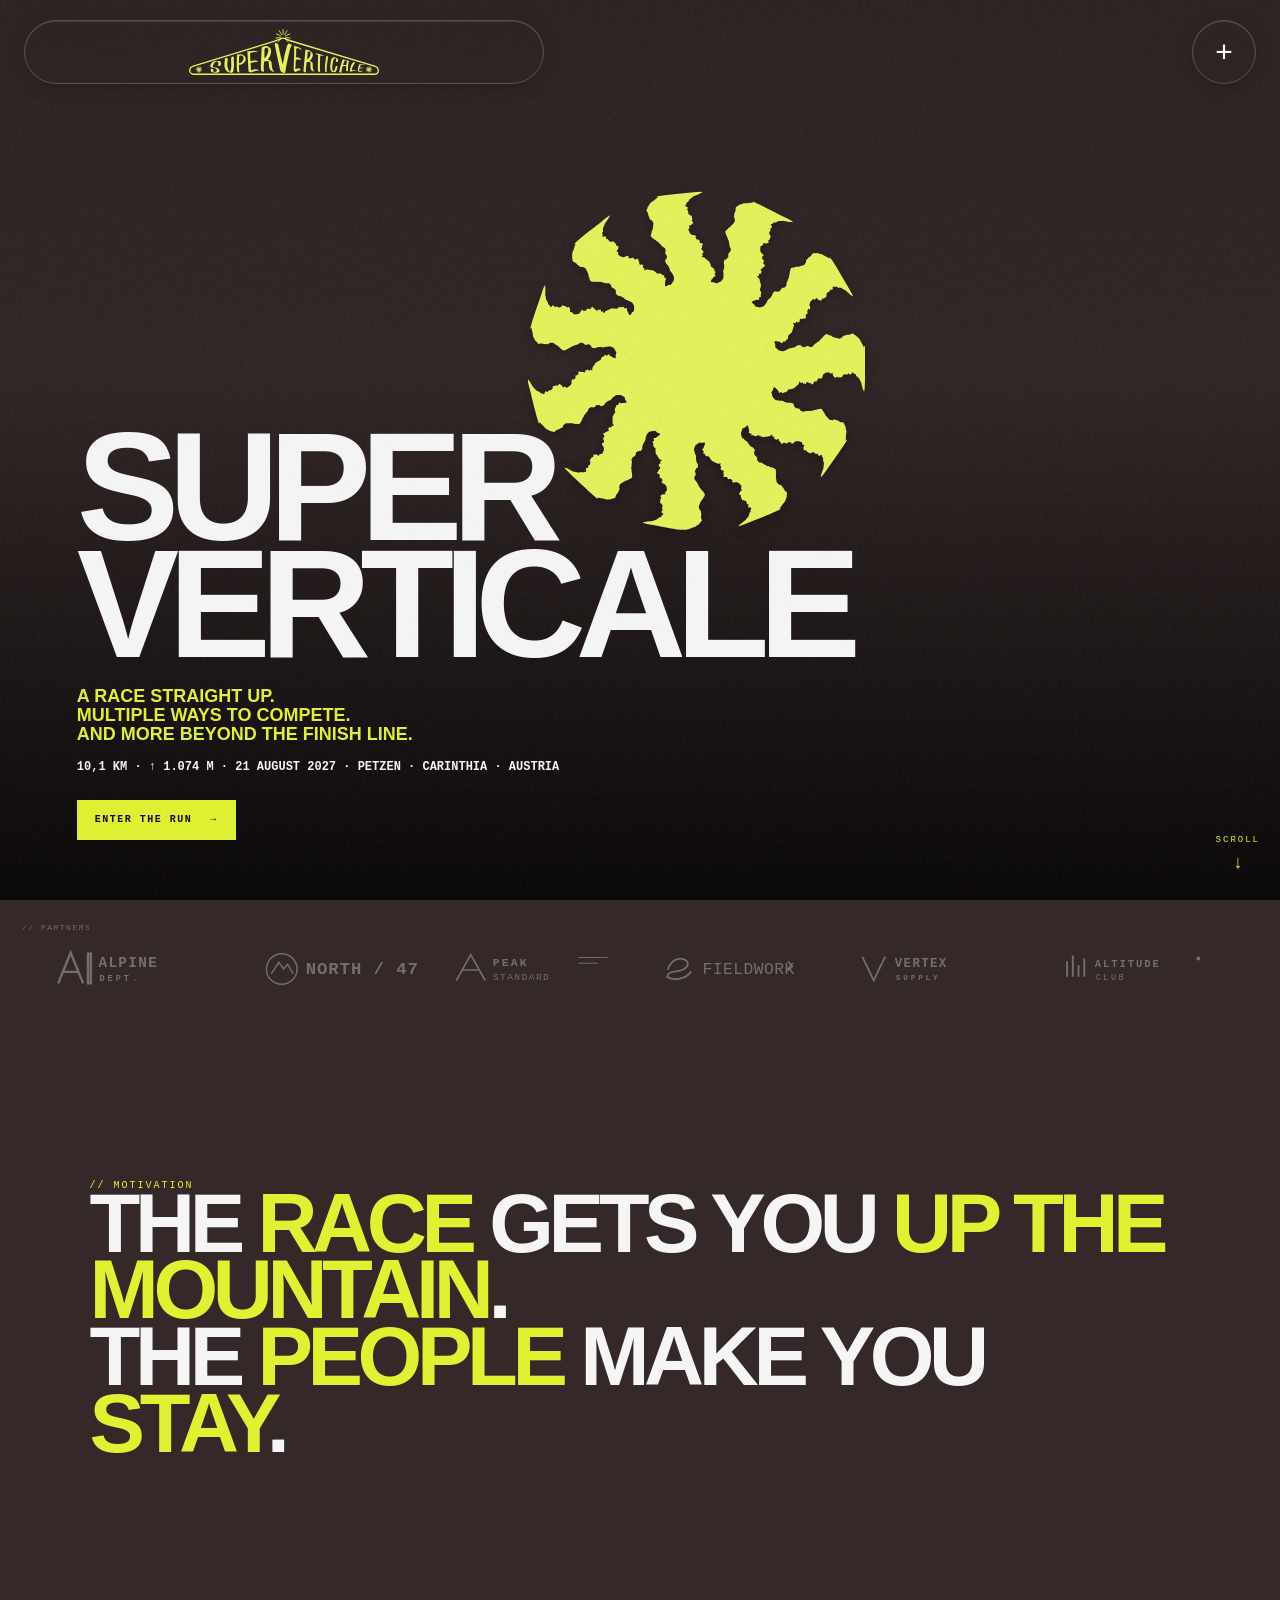
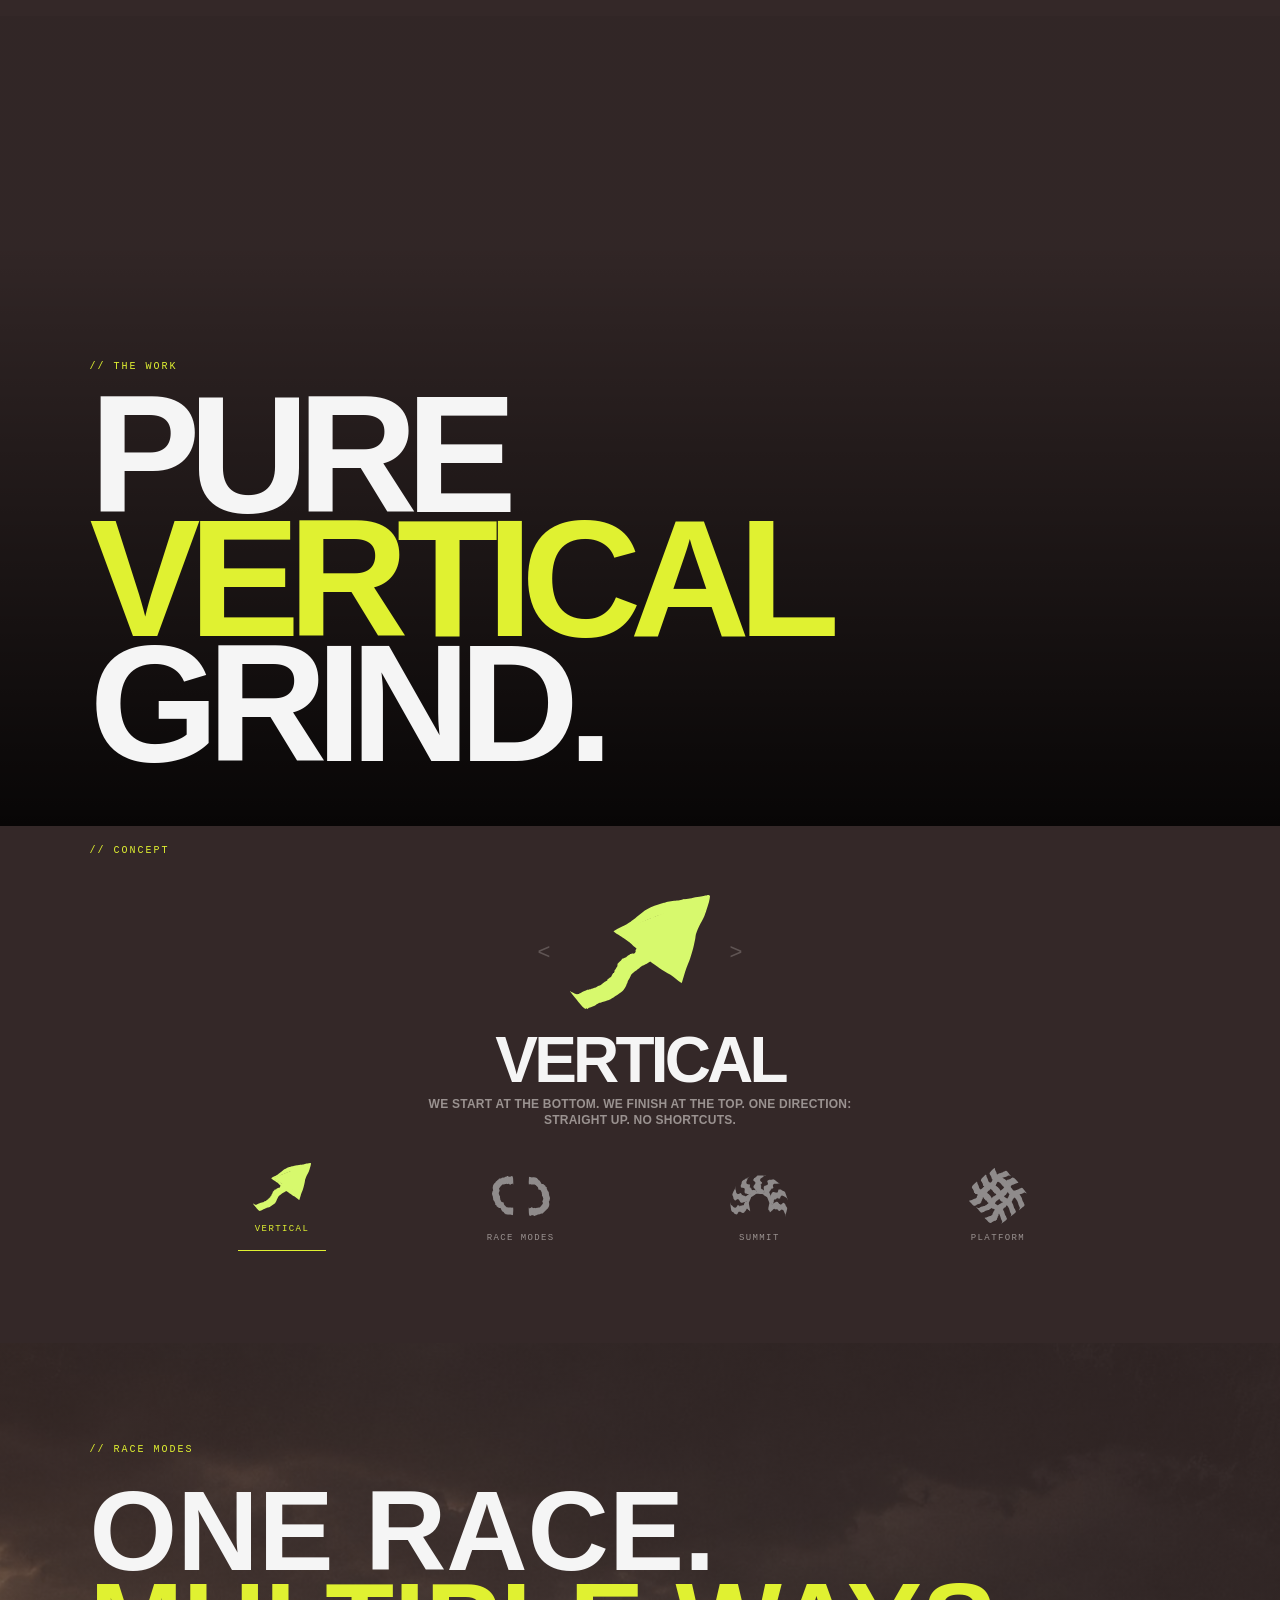
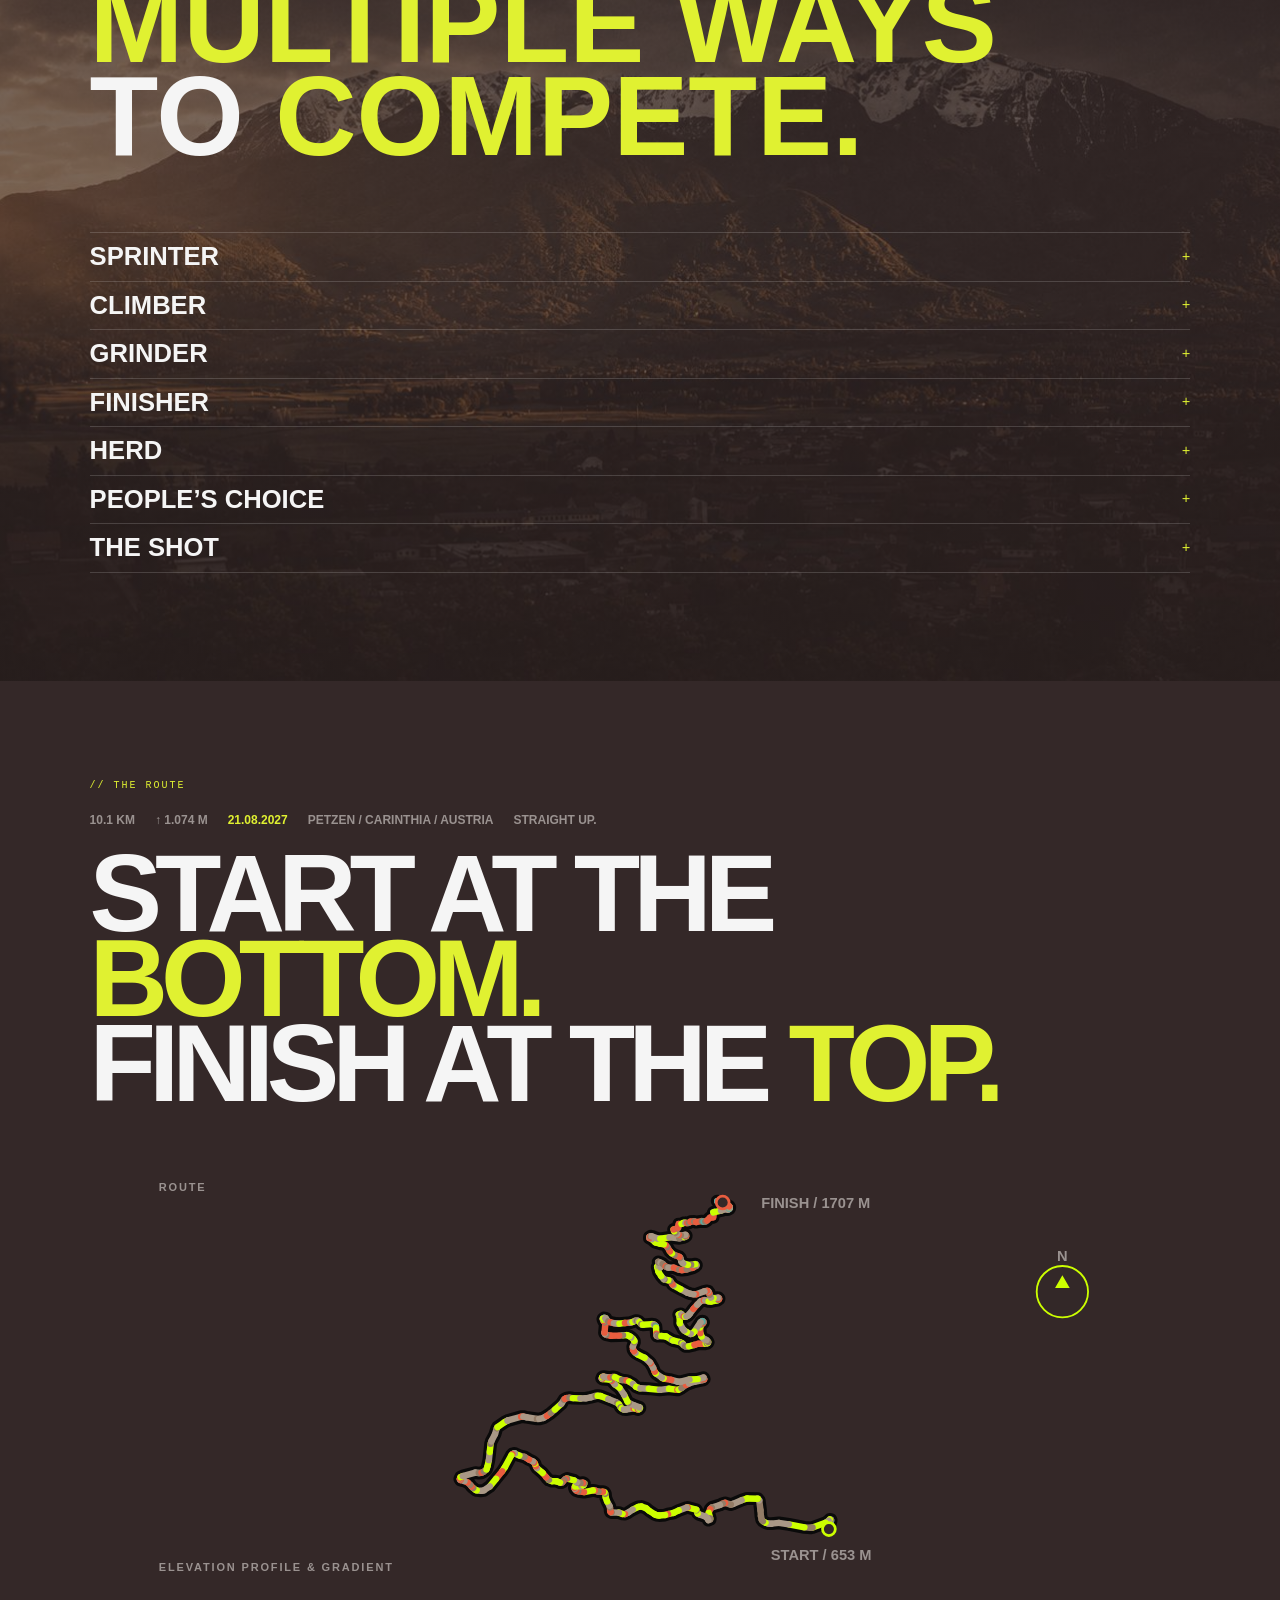
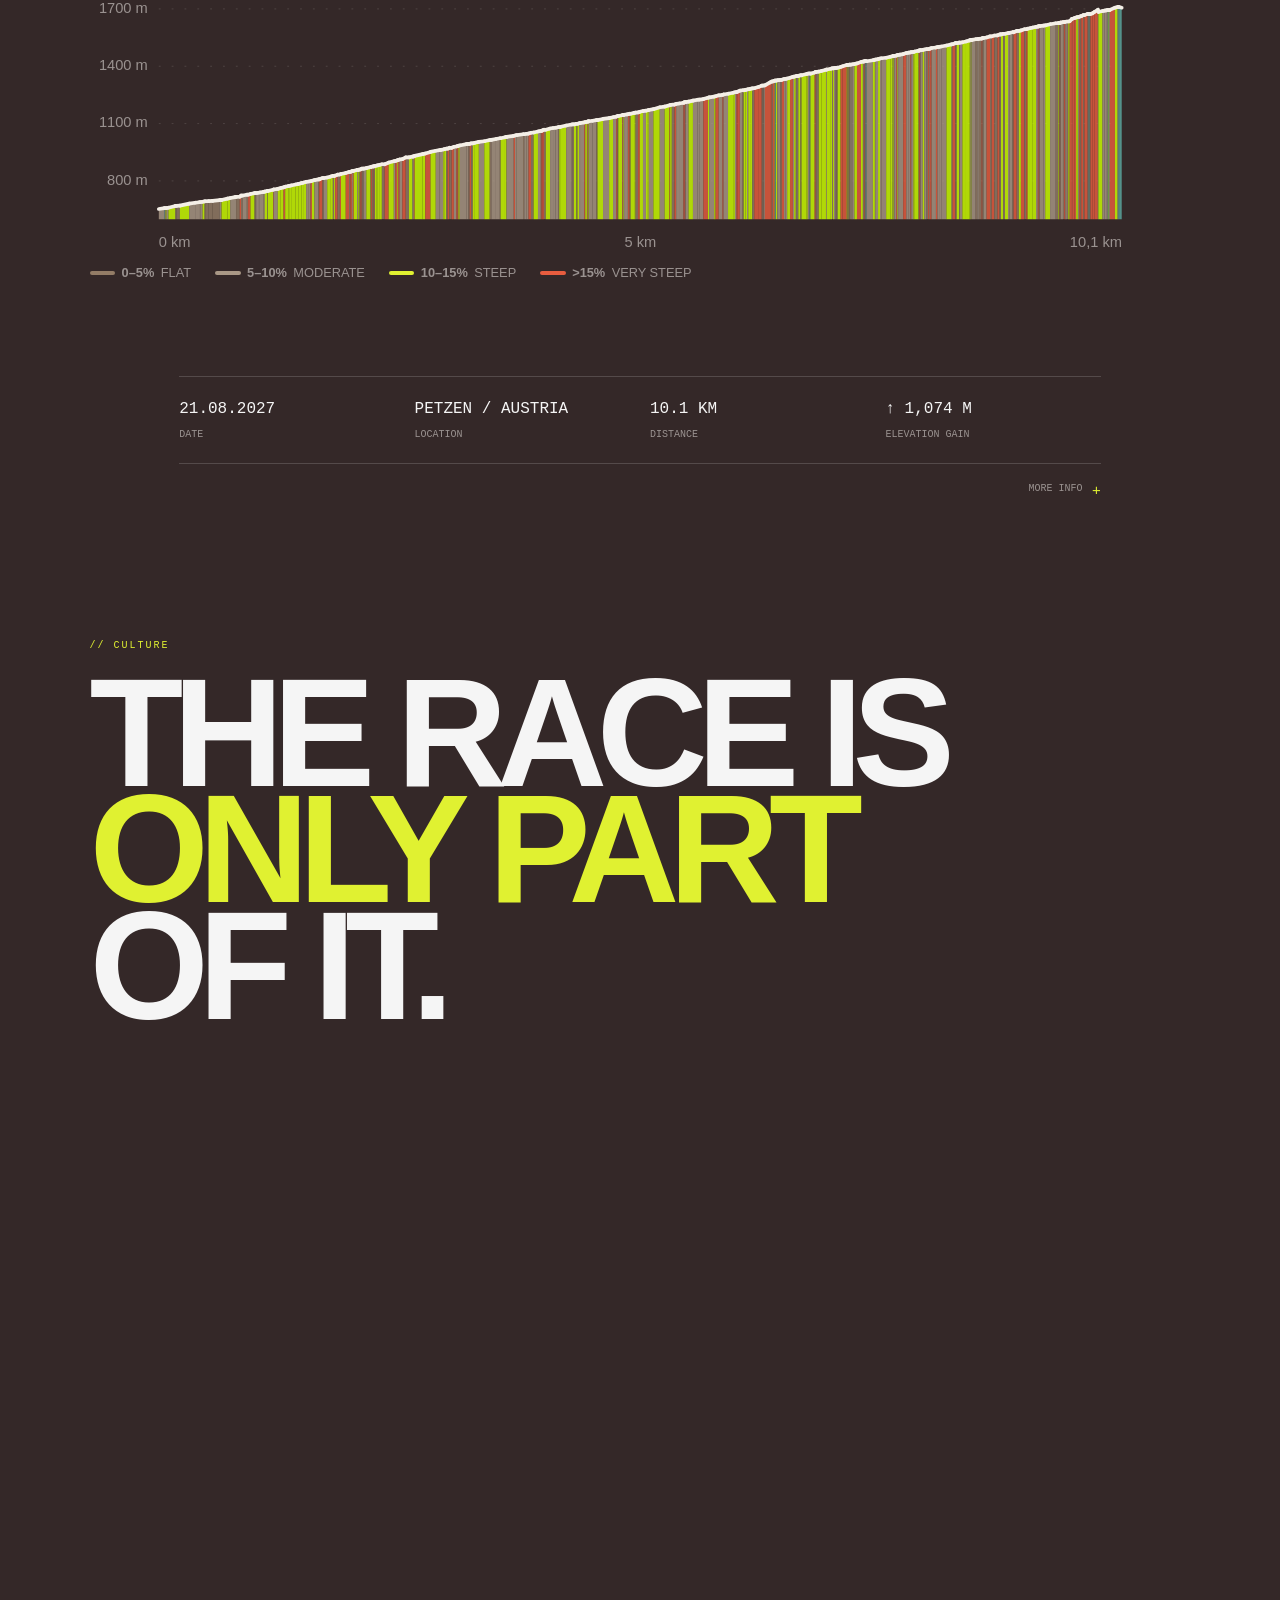
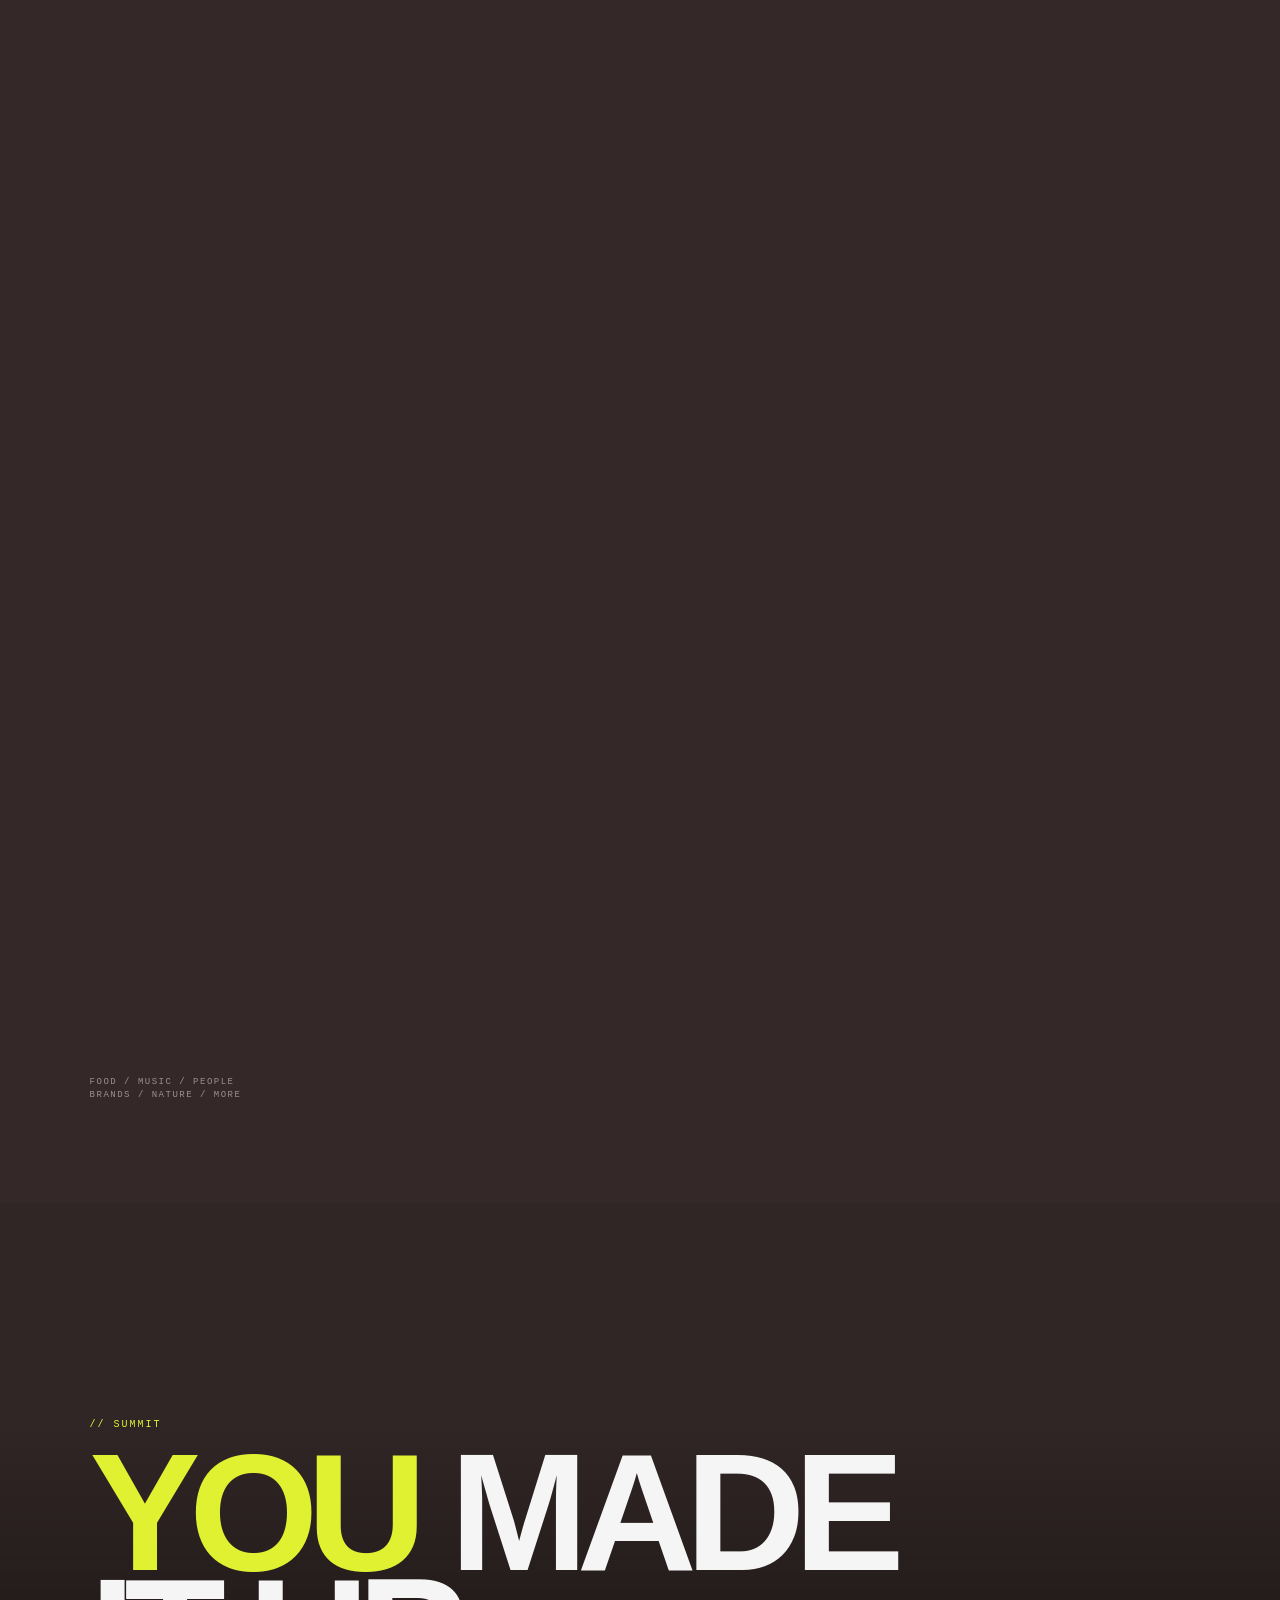
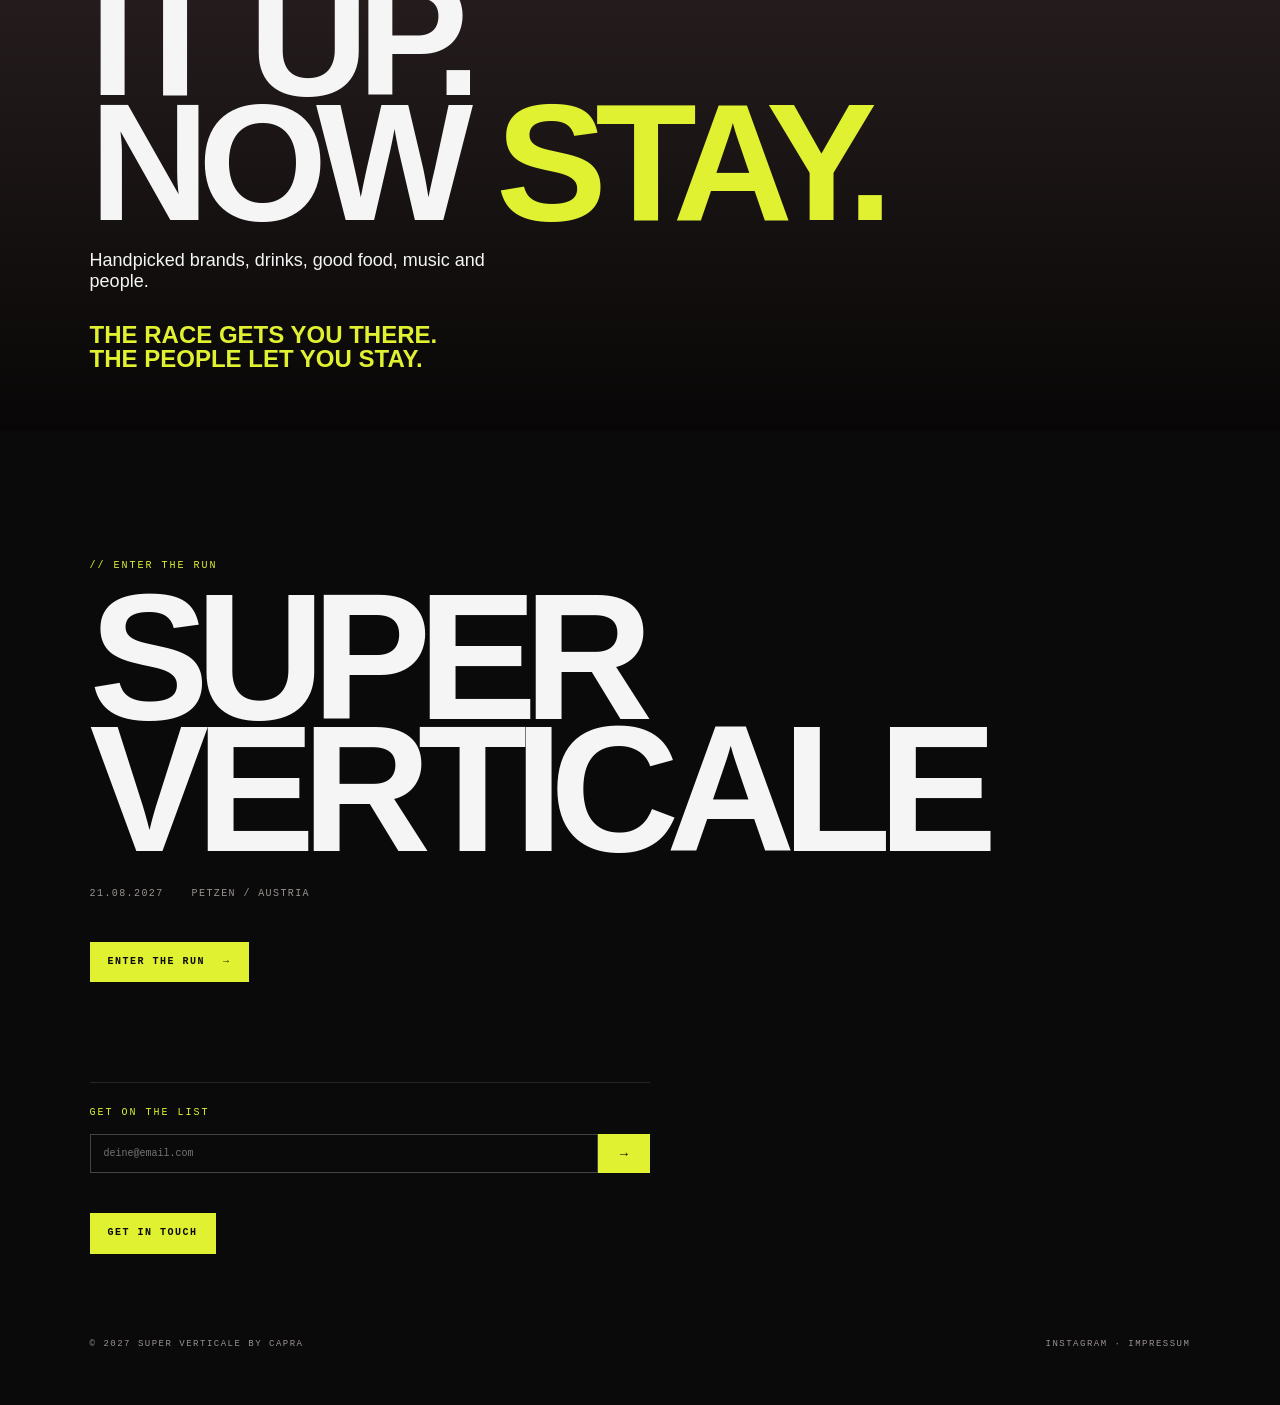
==== index.html @ f9cbc587 "change order of concept and race modes" ====
<!doctype html>
<html lang="en">
<head>
  <meta charset="UTF-8">
  <meta name="viewport" content="width=device-width, initial-scale=1.0, viewport-fit=cover">
  <meta name="theme-color" content="#342828">
  <title>Super Verticale</title>

  <noscript><meta http-equiv="refresh" content="0; url=/mystery.html"></noscript>
  <script src="/js/site-config.js"></script>
  <script src="/js/entry.js"></script>

  <link rel="stylesheet" href="css/variables.css">
  <link rel="stylesheet" href="css/base.css">
  <link rel="stylesheet" href="css/components.css">
  <link rel="stylesheet" href="css/sections.css">
  <link rel="stylesheet" href="css/responsive.css">
</head>

<body data-concept-variant="wheel">

  <!-- iOS SAFE AREA / DYNAMIC ISLAND -->
  <div class="ios-safe-area" aria-hidden="true"></div>

  <div class="page">

    <header class="site-header">
      <a href="#top" aria-label="Super Verticale home">
        <img class="logo" src="assets/logos/SuperVerticale.svg" alt="Super Verticale">
      </a>

      <nav class="nav" aria-label="Main navigation">
        <a href="#motivation">Motivation</a>
        <a href="#concept">Concept</a>
        <a href="#race-modes">Race Modes</a>
        <a href="#route">Route</a>
        <a href="mailto:run@superverticale.com">CONTACT</a>
      </nav>

      <button class="header-menu" type="button" aria-label="Open menu" aria-expanded="false">
        +
      </button>
    </header>

    <!-- MOBILE MENU -->
    <div class="mobile-menu" id="mobile-menu">
      <nav aria-label="Mobile navigation">
        <a href="#motivation">Motivation</a>
        <a href="#concept">Concept</a>
        <a href="#race-modes">Race Modes</a>
        <a href="#route">Route</a>
        <a href="mailto:run@superverticale.com">CONTACT</a>
        <a class="menu-cta" href="https://luma.com/i/ApF9Z4wEPd" target="_blank" rel="noopener noreferrer">Enter the Run</a>
      </nav>
    </div>

    <main id="top" class="production-page">

      <!-- HERO -->
      <section class="hero">
        <video autoplay muted loop playsinline preload="metadata" aria-label="Super Verticale hero video">
          <source src="assets/videos/Mountain_Capra_Hero.mp4" type="video/mp4">
        </video>

        <img class="hero-logo" src="assets/logos/icons/Icon_swirl.svg" alt="Super Verticale Icons">

        <div class="hero-content">
          <h1 class="hero-title">Super<br>Verticale</h1>

          <p class="hero-sub">
            A race straight up.<br>
            Multiple ways to compete.<br>
            And more beyond the finish line.
          </p>

          <div class="hero-facts micro">
            10,1 KM · ↑ 1.074 M · 21 AUGUST 2027 · PETZEN · Carinthia · AUSTRIA
          </div>

          <a class="cta" href="https://luma.com/i/ApF9Z4wEPd" target="_blank" rel="noopener noreferrer">
            Enter the Run <span>→</span>
          </a>
        </div>

        <div class="scroll-cue">Scroll</div>
      </section>

      <!-- PARTNERS -->
      <section class="partners" aria-label="Partners">
        <div class="partners-label">// Partners</div>
        <div class="partners-list" aria-label="Placeholder partner logos">
          <div class="partners-track">
            <div class="partners-group">
              <div class="partner-logo" data-partner="alpine-dept">
                <svg viewBox="0 0 164 48" role="img" aria-label="Alpine Department">
                  <path d="M5 39 18 7l13 32M10 27h16M36 8h3v31h-3z" fill="none" stroke="currentColor" stroke-width="2.5" />
                  <text x="47" y="22" font-size="15" font-weight="800" letter-spacing="1.4">ALPINE</text>
                  <text x="48" y="37" font-size="9" font-weight="600" letter-spacing="3.1">DEPT.</text>
                </svg>
              </div>
              <div class="partner-logo" data-partner="north-47">
                <svg viewBox="0 0 151 48" role="img" aria-label="North Forty Seven">
                  <circle cx="22" cy="24" r="16" fill="none" stroke="currentColor" stroke-width="1.5" />
                  <path d="m11 29 8-12 5 7 4-5 6 10" fill="none" stroke="currentColor" stroke-width="1.5" />
                  <text x="47" y="29" font-size="18" font-weight="700" letter-spacing="1">NORTH / 47</text>
                </svg>
              </div>
              <div class="partner-logo" data-partner="peak-standard">
                <svg viewBox="0 0 172 48" role="img" aria-label="Peak Standard">
                  <path d="M5 36 20 9l15 27M12 25h16" fill="none" stroke="currentColor" stroke-width="1.7" />
                  <text x="43" y="21" font-size="12" font-weight="800" letter-spacing="2.2">PEAK</text>
                  <text x="43" y="36" font-size="10" font-weight="500" letter-spacing="1.5">STANDARD</text>
                  <path d="M132 12h31M132 18h21" stroke="currentColor" stroke-width="1" />
                </svg>
              </div>
              <div class="partner-logo" data-partner="fieldwork">
                <svg viewBox="0 0 154 48" role="img" aria-label="Fieldwork">
                  <path d="M7 24c3-8 10-13 17-10 5 2 5 7 0 10-7 4-16 1-18 8 8 5 20 2 25-5" fill="none" stroke="currentColor" stroke-width="1.8" stroke-linecap="round" />
                  <text x="43" y="29" font-size="17" font-weight="500" letter-spacing=".5">FIELDWORK</text>
                  <path d="m132 16 5 5-5 5" fill="none" stroke="currentColor" stroke-width="1.5" />
                </svg>
              </div>
              <div class="partner-logo" data-partner="vertex-supply">
                <svg viewBox="0 0 166 48" role="img" aria-label="Vertex Supply">
                  <path d="M6 11 18 36 30 11M10 19l8 17 8-17" fill="none" stroke="currentColor" stroke-width="1.8" />
                  <text x="40" y="22" font-size="13" font-weight="800" letter-spacing="1.4">VERTEX</text>
                  <text x="41" y="36" font-size="8" font-weight="600" letter-spacing="3">SUPPLY</text>
                </svg>
              </div>
              <div class="partner-logo" data-partner="altitude-club">
                <svg viewBox="0 0 160 48" role="img" aria-label="Altitude Club">
                  <path d="M7 32V16m6 16V10m6 22V20m6 12V13" stroke="currentColor" stroke-width="2" />
                  <text x="36" y="22" font-size="11" font-weight="700" letter-spacing="2">ALTITUDE</text>
                  <text x="37" y="36" font-size="9" font-weight="500" letter-spacing="2.5">CLUB</text>
                  <circle cx="144" cy="13" r="2" fill="currentColor" />
                </svg>
              </div>
            </div>
            <div class="partners-group" aria-hidden="true">
              <div class="partner-logo" data-partner="alpine-dept">
                <svg viewBox="0 0 164 48" role="img" aria-label="Alpine Department">
                  <path d="M5 39 18 7l13 32M10 27h16M36 8h3v31h-3z" fill="none" stroke="currentColor" stroke-width="2.5" />
                  <text x="47" y="22" font-size="15" font-weight="800" letter-spacing="1.4">ALPINE</text>
                  <text x="48" y="37" font-size="9" font-weight="600" letter-spacing="3.1">DEPT.</text>
                </svg>
              </div>
              <div class="partner-logo" data-partner="north-47">
                <svg viewBox="0 0 151 48" role="img" aria-label="North Forty Seven">
                  <circle cx="22" cy="24" r="16" fill="none" stroke="currentColor" stroke-width="1.5" />
                  <path d="m11 29 8-12 5 7 4-5 6 10" fill="none" stroke="currentColor" stroke-width="1.5" />
                  <text x="47" y="29" font-size="18" font-weight="700" letter-spacing="1">NORTH / 47</text>
                </svg>
              </div>
              <div class="partner-logo" data-partner="peak-standard">
                <svg viewBox="0 0 172 48" role="img" aria-label="Peak Standard">
                  <path d="M5 36 20 9l15 27M12 25h16" fill="none" stroke="currentColor" stroke-width="1.7" />
                  <text x="43" y="21" font-size="12" font-weight="800" letter-spacing="2.2">PEAK</text>
                  <text x="43" y="36" font-size="10" font-weight="500" letter-spacing="1.5">STANDARD</text>
                  <path d="M132 12h31M132 18h21" stroke="currentColor" stroke-width="1" />
                </svg>
              </div>
              <div class="partner-logo" data-partner="fieldwork">
                <svg viewBox="0 0 154 48" role="img" aria-label="Fieldwork">
                  <path d="M7 24c3-8 10-13 17-10 5 2 5 7 0 10-7 4-16 1-18 8 8 5 20 2 25-5" fill="none" stroke="currentColor" stroke-width="1.8" stroke-linecap="round" />
                  <text x="43" y="29" font-size="17" font-weight="500" letter-spacing=".5">FIELDWORK</text>
                  <path d="m132 16 5 5-5 5" fill="none" stroke="currentColor" stroke-width="1.5" />
                </svg>
              </div>
              <div class="partner-logo" data-partner="vertex-supply">
                <svg viewBox="0 0 166 48" role="img" aria-label="Vertex Supply">
                  <path d="M6 11 18 36 30 11M10 19l8 17 8-17" fill="none" stroke="currentColor" stroke-width="1.8" />
                  <text x="40" y="22" font-size="13" font-weight="800" letter-spacing="1.4">VERTEX</text>
                  <text x="41" y="36" font-size="8" font-weight="600" letter-spacing="3">SUPPLY</text>
                </svg>
              </div>
              <div class="partner-logo" data-partner="altitude-club">
                <svg viewBox="0 0 160 48" role="img" aria-label="Altitude Club">
                  <path d="M7 32V16m6 16V10m6 22V20m6 12V13" stroke="currentColor" stroke-width="2" />
                  <text x="36" y="22" font-size="11" font-weight="700" letter-spacing="2">ALTITUDE</text>
                  <text x="37" y="36" font-size="9" font-weight="500" letter-spacing="2.5">CLUB</text>
                  <circle cx="144" cy="13" r="2" fill="currentColor" />
                </svg>
              </div>
            </div>
          </div>
        </div>
      </section>

      <!-- BIG STATEMENT -->
      <section class="statement" id="motivation">
        <div>
          <div class="eyebrow">// Motivation</div>
          <h2>
            The <span>Race</span> gets you <span>up the mountain</span>. <br>
            The <span>people</span> make you <span>stay</span>.
          </h2>
        </div>
      </section>

      <!-- MOVEMENT -->
      <template id="movement-section-template">
      <section class="movement">
        <div class="movement-frame">
          <video autoplay muted loop playsinline preload="metadata">
            <source src="assets/wine_uphill_straight_front.mp4" type="video/mp4">
          </video>

          <div class="movement-meta micro">
            46°32′12″N<br>
            14°48′36″E<br>
            Petzen / Austria
          </div>
        </div>
      </section>
      </template>

      <!-- EVENT -->
      <template id="event-section-template">
      <section class="event-intro" id="event">
        <div class="event-visual">
          <video autoplay muted loop playsinline preload="metadata" aria-hidden="true">
            <source src="assets/wine_steep_left_right.mp4" type="video/mp4">
          </video>

          <div class="event-overlay">
            <div class="event-title">
              <div class="eyebrow">// Event</div>

              <div class="event-intro-grid">
                <h2>Reopening the<br><span>mountain</span> for<br>something<br><span>new.</span></h2>
              </div>
            </div>

            <button class="event-note-toggle" type="button" aria-label="Show full Event note" aria-expanded="false" aria-controls="event-note-content">
              <span class="event-note-teaser">We're reactivating<br>underused lift and hut<br>infrastructure…</span>
              <span class="event-note-expanded" id="event-note-content" aria-hidden="true">
                <span class="event-note-copy">
                  <span>We’re reactivating underused lift and hut infrastructure, turning the mountain into our stage.</span>
                  <span>Super Verticale is much more than a trail run. It’s a gathering for those who live for uncompromising mountain sports, good food and music vibes, and the culture of nature.</span>
                </span>
              </span>
              <span class="event-note-indicator" aria-hidden="true">+</span>
            </button>
          </div>
        </div>
      </section>
      </template>

      <!-- ROUTE -->
      <section class="route-section" id="route">
        <div class="eyebrow">// The Route</div>

        <div class="route-facts" aria-label="Race facts">
          <div class="route-facts-row">
            <span>10.1 KM</span>
            <span>↑ 1.074 M</span>
            <span class="route-facts-date">21.08.2027</span>
            <span>Petzen / Carinthia / Austria</span>
            <span>Straight up.</span>
          </div>
        </div>

        <div class="route-head">
          <h2>
            Start at the <span>bottom.</span><br>
            Finish at the <span>top.</span>
          </h2>
        </div>

        <div class="route-interactive">
          <svg id="route-chart" viewBox="0 0 1200 750" role="img" aria-label="Petzen route and elevation profile">
            <g id="route-layer"></g>
            <g id="profile-layer"></g>
            <g id="interaction-layer"></g>
          </svg>

          <div class="route-legend" aria-label="Slope legend">
            <span><i class="route-swatch route-flat"></i><b>0–5%</b> FLAT</span>
            <span><i class="route-swatch route-moderate"></i><b>5–10%</b> MODERATE</span>
            <span><i class="route-swatch route-steep"></i><b>10–15%</b> STEEP</span>
            <span><i class="route-swatch route-very-steep"></i><b>&gt;15%</b> VERY STEEP</span>
          </div>
        </div>

        <!-- EVENT DATA -->
        <div class="data">
          <dl class="data-primary" aria-label="Essential race facts"></dl>

          <button class="data-toggle" type="button" aria-expanded="false" aria-controls="event-data-details" aria-label="Show more event info">
            <span>More info</span>
            <span class="data-toggle-indicator" aria-hidden="true">+</span>
          </button>

          <dl class="data-source" hidden>
            <div class="data-row" data-primary data-primary-label="Date"><dt>Date</dt><dd>21.08.2027</dd></div>
            <div class="data-row" data-primary data-primary-label="Location" data-primary-value="Petzen / Austria"><dt>Location</dt><dd>Petzen-Bergbahnen / Austria</dd></div>
            <div class="data-row" data-primary data-primary-label="Distance"><dt>Distance</dt><dd>10.1 km</dd></div>
            <div class="data-row" data-primary data-primary-label="Elevation Gain" data-primary-prefix="↑"><dt>Elevation Gain</dt><dd>1,074 m</dd></div>
          </dl>

          <div class="data-details" id="event-data-details" aria-hidden="true" inert>
            <div class="data-details-inner">
              <dl class="data-grid">
                <div class="data-row data-row-text"><dt>Location</dt><dd>The Petzen — a landmark of Southern Carinthia, rising above the Jaun Valley on the Austrian-Slovenian border. Once a dividing line, today a place that connects cultures, communities and mountains. A fitting stage for pushing boundaries.</dd></div>
                <div class="data-row data-row-text"><dt>Terrain</dt><dd>Gravel terrain throughout. We use existing mountain infrastructure and paths to create the route, working with the landscape rather than building new trails.</dd></div>
                <div class="data-row data-row-text data-row-full"><dt class="visually-hidden">Event Info</dt><dd>More info coming soon</dd></div>
              </dl>
            </div>
          </div>
        </div>
      </section>

      <!-- WORK -->
      <section class="work">
        <video autoplay muted loop playsinline preload="metadata" aria-hidden="true">
          <source src="assets/wine_foot.mp4" type="video/mp4">
        </video>

        <div>
          <div class="eyebrow">// The Work</div>
          <h2>Pure<br><span>Vertical</span><br>Grind.</h2>
        </div>
      </section>

      <!-- CONCEPT -->
      <section class="concept" id="concept">
        <div class="concept-head">
          <div class="eyebrow">// Concept</div>
        </div>

        <div class="concept-selector" aria-live="polite" aria-atomic="true">
          <div class="concept-display">
            <div class="concept-display-icon-row">
              <button class="concept-display-arrow" type="button" aria-label="Previous concept">&lt;</button>
              <div class="concept-display-icon">
                <img src="assets/logos/icons/Icon_Vertical.svg" alt="" aria-hidden="true">
              </div>
              <button class="concept-display-arrow" type="button" aria-label="Next concept">&gt;</button>
            </div>

            <div class="concept-display-copy">
              <h3 class="concept-display-title">VERTICAL</h3>
              <p class="concept-display-description">WE START AT THE BOTTOM. WE FINISH AT THE TOP. One direction: straight up. no shortcuts.</p>
            </div>
          </div>

          <div class="concept-selector-list" role="tablist" aria-label="Select concept">
            <button class="concept-selector-item is-active" type="button" data-concept="vertical" aria-label="Vertical concept" aria-selected="true" role="tab" aria-controls="concept-display-panel">
              <img src="assets/logos/icons/Icon_Vertical.svg" alt="" aria-hidden="true">
              <span>VERTICAL</span>
            </button>
            <button class="concept-selector-item" type="button" data-concept="experience" aria-label="Experience concept" aria-selected="false" role="tab" aria-controls="concept-display-panel">
              <img src="assets/logos/icons/Icon_Curated.svg" alt="" aria-hidden="true">
              <span>RACE MODES</span>
            </button>
            <button class="concept-selector-item" type="button" data-concept="curated" aria-label="Curated concept" aria-selected="false" role="tab" aria-controls="concept-display-panel">
              <img src="assets/logos/icons/Icon_Summit.svg" alt="" aria-hidden="true">
              <span>SUMMIT</span>
            </button>
            <button class="concept-selector-item" type="button" data-concept="community" aria-label="Community concept" aria-selected="false" role="tab" aria-controls="concept-display-panel">
              <img src="assets/logos/icons/Icon_Platform.svg" alt="" aria-hidden="true">
              <span>PLATFORM</span>
            </button>
          </div>
        </div>

        <div class="concept-horizontal" aria-label="Concept selection" aria-live="polite" aria-atomic="true">
          <div class="concept-horizontal-display">
            <div class="concept-horizontal-display-icon">
              <img src="assets/logos/icons/Icon_Vertical.svg" alt="" aria-hidden="true">
            </div>
            <div class="concept-horizontal-display-copy">
              <h3 class="concept-horizontal-display-title">VERTICAL</h3>
              <p class="concept-horizontal-display-description">WE START AT THE BOTTOM. WE FINISH AT THE TOP. One direction: straight up. no shortcuts.</p>
            </div>
          </div>

          <div class="concept-horizontal-nav" role="tablist" aria-label="Select concept">
            <button class="concept-horizontal-nav-item is-active" type="button" data-concept="vertical" aria-label="Vertical concept" aria-selected="true" role="tab" aria-controls="concept-horizontal-panel">
              <img src="assets/logos/icons/Icon_Vertical.svg" alt="" aria-hidden="true">
              <span>VERTICAL</span>
            </button>
            <button class="concept-horizontal-nav-item" type="button" data-concept="experience" aria-label="Experience concept" aria-selected="false" role="tab" aria-controls="concept-horizontal-panel">
              <img src="assets/logos/icons/Icon_Curated.svg" alt="" aria-hidden="true">
              <span>RACE MODES</span>
            </button>
            <button class="concept-horizontal-nav-item" type="button" data-concept="curated" aria-label="Curated concept" aria-selected="false" role="tab" aria-controls="concept-horizontal-panel">
              <img src="assets/logos/icons/Icon_Summit.svg" alt="" aria-hidden="true">
              <span>SUMMIT</span>
            </button>
            <button class="concept-horizontal-nav-item" type="button" data-concept="community" aria-label="Community concept" aria-selected="false" role="tab" aria-controls="concept-horizontal-panel">
              <img src="assets/logos/icons/Icon_Platform.svg" alt="" aria-hidden="true">
              <span>PLATFORM</span>
            </button>
          </div>
        </div>
      </section>

      <!-- RACE MODES -->
      <section class="race-modes" id="race-modes">
        <div class="race-modes-inner">
          <div class="eyebrow">// RACE MODES</div>

          <div class="race-modes-head">
            <h2>ONE RACE.<br><span>MULTIPLE</span> <span>WAYS</span><br>TO <span>COMPETE.</span></h2>
          </div>

          <div class="race-modes-list">
            <article class="race-mode">
              <h3 class="race-mode-heading">
                <button class="race-mode-trigger" type="button" aria-expanded="false" aria-controls="race-mode-sprinter">
                  <span class="race-mode-name">SPRINTER</span>
                  <span class="race-mode-icon" aria-hidden="true">+</span>
                </button>
              </h3>
              <div class="race-mode-panel" id="race-mode-sprinter" aria-hidden="true" inert><div><p class="race-mode-description"><strong class="race-mode-lead">Fastest overall wins.</strong> From the start at the bottom to the finish at the top, every second counts. The Sprinter is the one who conquers the full 10.1 km fastest.</p></div></div>
            </article>
            <article class="race-mode">
              <h3 class="race-mode-heading">
                <button class="race-mode-trigger" type="button" aria-expanded="false" aria-controls="race-mode-climber">
                  <span class="race-mode-name">CLIMBER</span>
                  <span class="race-mode-icon" aria-hidden="true">+</span>
                </button>
              </h3>
              <div class="race-mode-panel" id="race-mode-climber" aria-hidden="true" inert><div><p class="race-mode-description"><strong class="race-mode-lead">Own the steepest section.</strong> One defined section of the course puts pure uphill power to the test. The fastest time on this section takes the Climber title.</p></div></div>
            </article>
            <article class="race-mode">
              <h3 class="race-mode-heading">
                <button class="race-mode-trigger" type="button" aria-expanded="false" aria-controls="race-mode-grinder">
                  <span class="race-mode-name">GRINDER</span>
                  <span class="race-mode-icon" aria-hidden="true">+</span>
                </button>
              </h3>
              <div class="race-mode-panel" id="race-mode-grinder" aria-hidden="true" inert><div><p class="race-mode-description"><strong class="race-mode-lead">Consistency beats speed.</strong> Split times are recorded throughout the race, and the smallest difference between your fastest and slowest split wins. It’s not about one perfect section — it’s about keeping it together from bottom to top.</p></div></div>
            </article>
            <article class="race-mode">
              <h3 class="race-mode-heading">
                <button class="race-mode-trigger" type="button" aria-expanded="false" aria-controls="race-mode-finisher">
                  <span class="race-mode-name">FINISHER</span>
                  <span class="race-mode-icon" aria-hidden="true">+</span>
                </button>
              </h3>
              <div class="race-mode-panel" id="race-mode-finisher" aria-hidden="true" inert><div><p class="race-mode-description"><strong class="race-mode-lead">Save something for the end.</strong> The final defined section is its own race. Whoever delivers the fastest finish takes the title — because sometimes the race only really starts when the legs are already burning.</p></div></div>
            </article>
            <article class="race-mode">
              <h3 class="race-mode-heading">
                <button class="race-mode-trigger" type="button" aria-expanded="false" aria-controls="race-mode-herd">
                  <span class="race-mode-name">HERD</span>
                  <span class="race-mode-icon" aria-hidden="true">+</span>
                </button>
              </h3>
              <div class="race-mode-panel" id="race-mode-herd" aria-hidden="true" inert><div><p class="race-mode-description"><strong class="race-mode-lead">Some things are better done together.</strong> Bring your crew and race as one. The Herd rewards the strongest team performance rather than a single individual result.</p></div></div>
            </article>
            <article class="race-mode">
              <h3 class="race-mode-heading">
                <button class="race-mode-trigger" type="button" aria-expanded="false" aria-controls="race-mode-peoples-choice">
                  <span class="race-mode-name">PEOPLE’S CHOICE</span>
                  <span class="race-mode-icon" aria-hidden="true">+</span>
                </button>
              </h3>
              <div class="race-mode-panel" id="race-mode-peoples-choice" aria-hidden="true" inert><div><p class="race-mode-description"><strong class="race-mode-lead">The crowd gets a say.</strong> Every runner can become a contender, regardless of their finishing time. Use the race bib to vote for the person who impressed, inspired or entertained you most.</p></div></div>
            </article>
            <article class="race-mode">
              <h3 class="race-mode-heading">
                <button class="race-mode-trigger" type="button" aria-expanded="false" aria-controls="race-mode-the-shot">
                  <span class="race-mode-name">THE SHOT</span>
                  <span class="race-mode-icon" aria-hidden="true">+</span>
                </button>
              </h3>
              <div class="race-mode-panel" id="race-mode-the-shot" aria-hidden="true" inert><div><p class="race-mode-description"><strong class="race-mode-lead">Capture the day.</strong> Submit your best Super Verticale moment and let the community decide which image tells the story of the day. It doesn’t have to be the fastest runner — it just has to be the shot people remember.</p></div></div>
            </article>
          </div>
        </div>
      </section>

      <!-- CULTURE -->
      <section class="culture" id="culture">
        <div class="culture-head">
          <div class="eyebrow">// Culture</div>
          <h2>
            The race is<br>
            <span>only part</span><br>
            of it.
          </h2>
        </div>

        <div class="culture-gallery">
          <video class="tall" autoplay muted loop playsinline preload="metadata">
            <source src="assets/wine_portrait.mp4" type="video/mp4">
          </video>

          <video autoplay muted loop playsinline preload="metadata">
            <source src="assets/wine_jump_down_up.mp4" type="video/mp4">
          </video>

          <video autoplay muted loop playsinline preload="metadata">
            <source src="assets/wine_wqalking_on_woods.mp4" type="video/mp4">
          </video>

          <video class="tall" autoplay muted loop playsinline preload="metadata">
            <source src="assets/wine_uphill_right_left.mp4" type="video/mp4">
          </video>
        </div>

        <div class="culture-note">
          Food / Music / People<br>
          Brands / Nature / More
        </div>
      </section>

      <!-- SUMMIT -->
      <section class="summit">
        <video autoplay muted loop playsinline preload="metadata" aria-hidden="true">
          <source src="assets/wine_uphill_left_right.mp4" type="video/mp4">
        </video>

        <div>
          <div class="eyebrow">// Summit</div>

          <h2><span>You</span> made<br>it up.<br>Now <span>stay.</span></h2>

          <p class="summit-copy">
            Handpicked brands, drinks, good food, music and people.
          </p>

          <p class="summit-payoff">
            The race gets you there.<br>
            The people let you stay.
          </p>
        </div>
      </section>

      <!-- FINAL CTA -->
      <section class="final">
        <div class="eyebrow">// Enter the Run</div>

        <h2>Super<br>Verticale</h2>

        <div class="final-meta micro">
          <span>21.08.2027</span>
          <span>Petzen / Austria</span>
        </div>

        <a class="cta" href="https://luma.com/i/ApF9Z4wEPd" target="_blank" rel="noopener noreferrer">
          Enter the Run <span>→</span>
        </a>

        <div class="newsletter">
          <div class="eyebrow">Get on the list</div>
          <form class="newsletter-form">
            <input type="email" placeholder="deine@email.com" aria-label="Email">
            <button type="submit">→</button>
          </form>
        </div>

        <a class="cta" href="mailto:run@superverticale.com">GET IN TOUCH</a>
      </section>
    </main>

    <footer class="footer">
      <span>© 2027 Super Verticale by Capra</span>
      <span>Instagram · Impressum</span>
    </footer>
  </div>

  <div class="route-tooltip" id="route-tooltip" role="status"></div>

  <script type="module" src="js/main.js"></script>
</body>
</html>
---- css/variables.css ----
:root {
  --bg: #342828;
  --black: #0a0a0a;
  --white: #f5f5f5;
  --lime: #e0f131;
  --gray: #9a9290;
  --line: rgba(245,245,245,.16);
  --display: "TT Chocolates", "Arial Narrow", Arial, sans-serif;
  --mono: "SF Mono", "Fira Code", ui-monospace, monospace;
}
---- css/base.css ----
* { box-sizing: border-box; margin: 0; padding: 0; }

html {
  background: var(--bg);
  scroll-behavior: smooth;
}

body {
  background: var(--bg);
  color: var(--white);
  font-family: var(--display);
  line-height: 1.25;
  overflow-x: hidden;
}

body::after {
  content: "";
  position: fixed;
  inset: 0;
  z-index: 9999;
  pointer-events: none;
  opacity: .035;
  background-image: url("data:image/svg+xml,%3Csvg viewBox='0 0 256 256' xmlns='http://www.w3.org/2000/svg'%3E%3Cfilter id='n'%3E%3CfeTurbulence type='fractalNoise' baseFrequency='0.9' numOctaves='4' stitchTiles='stitch'/%3E%3C/filter%3E%3Crect width='100%25' height='100%25' filter='url(%23n)'/%3E%3C/svg%3E");
}

img, video { display: block; max-width: 100%; }
a { color: inherit; text-decoration: none; }

.page { overflow: clip; }

/* iOS SAFE AREA / DYNAMIC ISLAND */

.ios-safe-area {
  position: fixed;
  z-index: 10001;
  top: 0;
  left: 0;
  right: 0;
  width: 100%;
  height: env(safe-area-inset-top, 0px);
  background: #342828;
  pointer-events: none;
}
---- css/components.css ----
.eyebrow {
  color: var(--lime);
  font-family: var(--mono);
  font-size: 10px;
  line-height: 1;
  letter-spacing: 2px;
  text-transform: uppercase;
}

.micro {
  color: var(--gray);
  font-family: var(--mono);
  font-size: 9px;
  line-height: 1.55;
  letter-spacing: 1.4px;
  text-transform: uppercase;
}

/* HEADER */

.site-header {
  position: fixed;
  z-index: 10000;
  top: calc(env(safe-area-inset-top, 0px) + 12px);
  left: 12px;
  right: 12px;
  height: 58px;
  display: flex;
  align-items: center;
  justify-content: space-between;
  gap: 8px;
  pointer-events: none;
  background: transparent;
  border: 0;
  padding: 0;
}

.site-header > a {
  position: relative;
  flex: 1;
  height: 100%;
  display: flex;
  align-items: center;
  justify-content: center;
  border-radius: 999px;
  background: transparent;
  border: 1px solid rgba(245, 245, 245, .22);
  box-shadow:
    0 4px 18px rgba(0,0,0,.18),
    inset 0 1px 0 rgba(255,255,255,.10);
  backdrop-filter: blur(14px);
  -webkit-backdrop-filter: blur(14px);
  pointer-events: auto;
  overflow: hidden;
}

.logo {
  position: relative;
  top: auto;
  left: auto;
  width: 150px;
  height: auto;
  transform: none;
}

.nav {
  display: none;
}

.header-menu {
  width: 58px;
  height: 58px;
  flex: 0 0 58px;
  display: flex;
  align-items: center;
  justify-content: center;
  border: 1px solid rgba(245,245,245,.22);
  border-radius: 999px;
  background: transparent;
  color: var(--white);
  font-family: var(--display);
  font-size: 30px;
  font-weight: 300;
  line-height: 1;
  cursor: pointer;
  padding: 0;
  box-shadow:
    0 4px 18px rgba(0,0,0,.18),
    inset 0 1px 0 rgba(255,255,255,.10);
  backdrop-filter: blur(14px);
  -webkit-backdrop-filter: blur(14px);
  pointer-events: auto;
  transition:
    background .2s ease,
    transform .2s ease;
}

.header-menu:hover,
.header-menu:focus-visible {
  background: transparent;
}

.header-menu:active {
  transform: scale(.96);
}

/* MOBILE MENU */

.mobile-menu {
  position: fixed;
  z-index: 10002;
  top: calc(env(safe-area-inset-top, 0px) + 78px);
  left: 12px;
  right: 12px;
  display: none;
  padding: 24px;
  background: transparent;
  border: 1px solid rgba(245,245,245,.22);
  border-radius: 22px;
  backdrop-filter: blur(14px);
  -webkit-backdrop-filter: blur(14px);
  box-shadow:
    0 4px 18px rgba(0,0,0,.18),
    inset 0 1px 0 rgba(255,255,255,.10);
}

.mobile-menu.is-open {
  display: block;
}

.mobile-menu nav {
  display: flex;
  flex-direction: column;
  gap: 20px;
}

.mobile-menu a {
  color: var(--white);
  font-family: var(--mono);
  font-size: 12px;
  letter-spacing: 1.5px;
  text-transform: uppercase;
}

.mobile-menu a:hover,
.mobile-menu a:focus-visible {
  color: var(--lime);
}

.mobile-menu .menu-cta {
  color: var(--lime);
  font-weight: 700;
  text-shadow: 0 0 12px rgba(204,255,0,.45);
}

/* GENERIC VIDEO PANEL */

.media-panel {
  position: relative;
  overflow: hidden;
  isolation: isolate;
}

.media-panel > video {
  position: absolute;
  inset: 0;
  width: 100%;
  height: 100%;
  object-fit: cover;
}

.media-panel::after {
  content: "";
  position: absolute;
  inset: 0;
  z-index: -1;
  background: linear-gradient(to bottom, rgba(0,0,0,.05), rgba(0,0,0,.7));
}

/* CTA BUTTON */

.cta {
  display: inline-flex;
  align-items: center;
  gap: 18px;
  margin-top: 24px;
  padding: 14px 18px;
  background: var(--lime);
  color: var(--black);
  font-family: var(--mono);
  font-size: 10px;
  font-weight: 800;
  letter-spacing: 1.5px;
  text-transform: uppercase;
}
---- css/sections.css ----
/* HERO */

.hero {
  min-height: 100svh;
  position: relative;
  display: flex;
  align-items: flex-end;
  padding: 110px 22px 30px;
  isolation: isolate;
}

.hero > video {
  position: absolute;
  inset: 0;
  width: 100%;
  height: 100%;
  object-fit: cover;
  z-index: -2;
}

.hero::after {
  content: "";
  position: absolute;
  inset: 0;
  z-index: -1;
  background:
    linear-gradient(to bottom, rgba(0,0,0,.15), rgba(0,0,0,.08) 42%, rgba(0,0,0,.82));
}

.hero-logo {
  position: absolute;
  z-index: 2;
  top: 180px;
  left: 50%;
  width: min(58vw, 250px);
  transform: translateX(-50%);
  scale: .75;
  filter: drop-shadow(0 3px 8px rgba(0,0,0,.3));
}

.hero-content {
  position: relative;
  z-index: 3;
  width: min(100%, 760px);
}

.hero-title {
  font-size: clamp(4.2rem, 17vw, 11rem);
  line-height: .76;
  letter-spacing: -.07em;
  font-weight: 900;
  text-transform: uppercase;
}

.hero-sub {
  max-width: 430px;
  margin-top: 24px;
  color: var(--lime);
  font-size: 15px;
  line-height: 1.05;
  font-weight: 800;
  text-transform: uppercase;
}

.hero-facts {
  margin-top: 14px;
  color: var(--white);
  font-size: 12px;
  font-weight: 800;
  line-height: 1.5;
  letter-spacing: 0;
  text-transform: uppercase;
  white-space: nowrap;
}

@media (max-width: 768px) {
  .hero-facts { font-size: 11px; }
}

@media (max-width: 390px) {
  .hero-facts { font-size: 10px; }
}

.scroll-cue {
  position: absolute;
  right: 20px;
  bottom: 28px;
  z-index: 4;
  display: flex;
  flex-direction: column;
  align-items: center;
  gap: 8px;
  color: var(--lime);
  font-family: var(--mono);
  font-size: 9px;
  letter-spacing: 2px;
  text-transform: uppercase;
}

.scroll-cue::after {
  content: "↓";
  font-size: 18px;
  line-height: 1;
  letter-spacing: 0;
}

/* PARTNERS */

.production-page {
  display: flex;
  flex-direction: column;
}

.production-page > .hero { order: 1; }
.production-page > .partners { order: 2; }
.production-page > .statement { order: 3; }
.production-page > .work { order: 4; }
.production-page > .concept { order: 5; }
.production-page > .race-modes { order: 6; }
.production-page > .route-section { order: 7; }
.production-page > .culture { order: 8; }
.production-page > .summit { order: 9; }
.production-page > .final { order: 10; }

.partners {
  min-width: 0;
  padding: 24px 22px 30px;
  overflow: hidden;
}

.partners-label {
  max-width: 1240px;
  margin: 0 auto 14px;
  color: var(--gray);
  font-family: var(--mono);
  font-size: 8px;
  line-height: 1;
  letter-spacing: 1.5px;
  text-transform: uppercase;
  opacity: .62;
}

.partners-list {
  width: 100%;
  overflow: hidden;
}

.partners-track {
  display: flex;
  width: max-content;
  animation: partners-marquee 36s linear infinite;
  will-change: transform;
}

.partners-group {
  display: flex;
  flex: 0 0 auto;
  align-items: center;
  justify-content: space-between;
  gap: clamp(12px, 2vw, 28px);
  width: max(100vw, 1240px);
  padding: 0 clamp(56px, 6vw, 88px) 0 22px;
}

.partner-logo {
  display: flex;
  flex: 1 1 0;
  min-width: 0;
  align-items: center;
  justify-content: center;
  color: var(--gray);
  font-family: var(--mono);
  opacity: .66;
}

.partner-logo svg {
  display: block;
  width: 100%;
  max-width: 172px;
  height: 46px;
  overflow: visible;
}

.partner-logo text {
  fill: currentColor;
  font-family: inherit;
}

@keyframes partners-marquee {
  from { transform: translate3d(0, 0, 0); }
  to { transform: translate3d(-50%, 0, 0); }
}

@media (max-width: 768px) {
  .partners {
    padding: 22px 22px 26px;
  }

  .partners-group {
    gap: 30px;
    width: max-content;
    min-width: 100vw;
    padding-right: 56px;
  }

  .partner-logo {
    flex: 0 0 auto;
  }

  .partner-logo svg {
    width: auto;
    max-width: none;
    height: 38px;
  }
}

@media (prefers-reduced-motion: reduce) {
  .partners-track {
    width: 100%;
    animation: none;
    transform: none;
    will-change: auto;
  }

  .partners-group[aria-hidden="true"] {
    display: none;
  }

  .partners-group {
    width: 100%;
    min-width: 0;
    flex-wrap: wrap;
    justify-content: center;
    gap: 24px;
    padding: 0;
  }

  .partner-logo {
    flex: 1 1 120px;
  }
}

@media (min-width: 1800px) {
  .partners-track {
    animation-duration: 40s;
  }
}

/* BIG STATEMENT */

.statement {
  min-height: 70svh;
  padding: 90px 22px;
  display: flex;
  align-items: center;
  background: var(--bg);
}

.statement h2 {
  max-width: 1050px;
  font-size: clamp(3.6rem, 12vw, 10rem);
  line-height: .8;
  letter-spacing: -.065em;
  font-weight: 900;
  text-transform: uppercase;
}

.statement h2 span { color: var(--lime); }

/* MOVEMENT */

.movement {
  padding: 0 12px 100px;
  background: var(--bg);
}

.movement-frame {
  position: relative;
  height: 78svh;
  min-height: 520px;
  overflow: hidden;
}

.movement-frame video {
  width: 100%;
  height: 100%;
  object-fit: cover;
}

.movement-frame::after {
  content: "";
  position: absolute;
  inset: 0;
  background: linear-gradient(to top, rgba(0,0,0,.7), transparent 48%);
}

.movement-meta {
  position: absolute;
  z-index: 2;
  left: 20px;
  bottom: 20px;
}

/* CONCEPT */

.concept {
  position: relative;
  overflow: hidden;
  padding: 20px 12px 80px;
  background: transparent;
}

.race-modes::before,
.race-modes::after {
  content: "";
  position: absolute;
  inset: 0;
  pointer-events: none;
}

.race-modes::before {
  z-index: 0;
  background-image: url("../assets/pics/petzen_web_optimized.jpg");
  background-size: cover;
  background-position: center;
}

.race-modes::after {
  z-index: 1;
  background: linear-gradient(
    to bottom,
    rgba(52, 40, 40, .72),
    rgba(52, 40, 40, .58)
  );
}

.concept > * {
  position: relative;
  z-index: 2;
}

.concept-head {
  padding: 0 0 26px;
}

.concept-heading {
  margin-top: 12px;
  max-width: 340px;
  color: var(--white);
  font-size: clamp(2.8rem, 6vw, 5.8rem);
  line-height: .8;
  letter-spacing: -.07em;
  font-weight: 900;
  text-transform: uppercase;
}

.concept-selector {
  width: 100%;
  margin: 0 auto;
}

.concept-display {
  display: flex;
  flex-direction: column;
  align-items: center;
  gap: 12px;
  text-align: center;
  transition: opacity .24s ease, transform .24s ease;
}

.concept-display-icon-row {
  display: grid;
  grid-template-columns: clamp(44px, 5vw, 52px) auto clamp(44px, 5vw, 52px);
  align-items: center;
}

.concept-display-arrow {
  display: grid;
  width: 100%;
  min-width: 44px;
  min-height: 44px;
  place-items: center;
  padding: 0;
  border: 0;
  background: transparent;
  color: var(--gray);
  font: inherit;
  font-size: 22px;
  font-weight: 300;
  line-height: 1;
  opacity: .42;
  cursor: pointer;
}

.concept-display-arrow:focus-visible {
  outline: 1px solid var(--lime);
  outline-offset: 5px;
}

.concept-display.is-changing {
  opacity: .35;
  transform: translateY(8px);
}

.concept-display-icon {
  width: min(20vw, 140px);
  max-width: 140px;
  aspect-ratio: 1;
  display: grid;
  place-items: center;
  touch-action: pan-y;
}

.concept-display-icon img {
  width: 100%;
  height: 100%;
  object-fit: contain;
  filter: brightness(0) saturate(100%) invert(83%) sepia(45%) saturate(500%) hue-rotate(25deg) brightness(110%) contrast(95%);
  transition: transform .24s ease, opacity .24s ease;
}

.concept-display-copy {
  display: flex;
  flex-direction: column;
  align-items: center;
  gap: 8px;
}

.concept-display-title {
  margin: 0;
  color: var(--white);
  font-size: clamp(2.3rem, 5vw, 4.8rem);
  line-height: .84;
  letter-spacing: -.06em;
  font-weight: 900;
  text-transform: uppercase;
  transition: opacity .24s ease, transform .24s ease;
}

.concept-display-description {
  margin: 0;
  max-width: 460px;
  color: var(--gray);
  font-size: 12px;
  line-height: 1.34;
  font-weight: 600;
  letter-spacing: .02em;
  text-transform: uppercase;
  transition: opacity .24s ease, transform .24s ease;
}

.concept-horizontal {
  display: none;
  max-width: 980px;
  margin: 0 auto;
  padding-top: 8px;
}

body[data-concept-variant="horizontal"] .concept-shell {
  display: none;
}

body[data-concept-variant="horizontal"] .concept-horizontal {
  display: block;
}

.concept-horizontal-display {
  display: flex;
  flex-direction: column;
  align-items: center;
  gap: 18px;
  text-align: center;
}

.concept-horizontal-display-icon {
  width: min(28vw, 180px);
  min-width: 96px;
  aspect-ratio: 1;
  display: grid;
  place-items: center;
}

.concept-horizontal-display-icon img {
  width: 100%;
  height: 100%;
  object-fit: contain;
  filter: brightness(0) saturate(100%) invert(83%) sepia(45%) saturate(500%) hue-rotate(25deg) brightness(110%) contrast(95%);
}

.concept-horizontal-display-title {
  margin: 0;
  color: var(--white);
  font-size: clamp(2.3rem, 5vw, 4.8rem);
  line-height: .84;
  letter-spacing: -.06em;
  font-weight: 900;
  text-transform: uppercase;
}

.concept-horizontal-display-description {
  margin-top: 14px;
  max-width: 540px;
  color: var(--gray);
  font-size: 12px;
  line-height: 1.34;
  font-weight: 600;
  letter-spacing: .02em;
  text-transform: uppercase;
}

.concept-horizontal-nav {
  display: flex;
  align-items: flex-end;
  justify-content: center;
  gap: clamp(14px, 2vw, 28px);
  margin-top: 28px;
  padding-bottom: 4px;
  overflow-x: auto;
  scrollbar-width: none;
  -ms-overflow-style: none;
}

.concept-horizontal-nav::-webkit-scrollbar {
  display: none;
}

.concept-horizontal-nav-item {
  flex: 0 0 auto;
  display: flex;
  flex-direction: column;
  align-items: center;
  gap: 10px;
  padding: 0 4px 0;
  border: 0;
  background: transparent;
  color: var(--gray);
  cursor: pointer;
  text-transform: uppercase;
  font-family: var(--mono);
  font-size: 10px;
  line-height: 1.1;
  letter-spacing: 1.4px;
  transition: color .2s ease, opacity .2s ease;
}

.concept-horizontal-nav-item img {
  width: clamp(36px, 5vw, 58px);
  height: clamp(36px, 5vw, 58px);
  object-fit: contain;
  opacity: .72;
  filter: brightness(0) saturate(100%) invert(77%) sepia(0) saturate(0) brightness(1);
}

.concept-horizontal-nav-item span {
  display: inline-block;
  min-height: 18px;
}

.concept-horizontal-nav-item.is-active {
  color: var(--lime);
}

.concept-horizontal-nav-item.is-active img {
  opacity: 1;
  filter: brightness(0) saturate(100%) invert(83%) sepia(45%) saturate(500%) hue-rotate(25deg) brightness(110%) contrast(95%);
}

.concept-horizontal-nav-item.is-active span::after {
  content: "";
  display: block;
  width: 100%;
  height: 1px;
  margin-top: 6px;
  background: var(--lime);
}

.concept-horizontal-nav-item:focus-visible {
  outline: 1px solid var(--lime);
  outline-offset: 6px;
}

.concept-selector-list {
  display: grid;
  grid-template-columns: repeat(4, minmax(0, 1fr));
  width: min(76%, 1100px);
  margin-right: auto;
  margin-left: auto;
  align-items: flex-end;
  margin-top: 30px;
  padding-bottom: 4px;
  overflow-x: auto;
  scrollbar-width: none;
  -ms-overflow-style: none;
}

.concept-selector-list::-webkit-scrollbar {
  display: none;
}

.concept-selector-item {
  position: relative;
  flex: 0 0 auto;
  display: flex;
  flex-direction: column;
  align-items: center;
  gap: 8px;
  padding: 0 3px 8px;
  border: 0;
  background: transparent;
  color: var(--gray);
  font-family: var(--mono);
  font-size: 9px;
  line-height: 1.15;
  letter-spacing: 1.4px;
  text-transform: uppercase;
  cursor: pointer;
  transition: color .2s ease, opacity .2s ease;
}

.concept-selector-item img {
  width: clamp(36px, 5vw, 58px);
  height: clamp(36px, 5vw, 58px);
  object-fit: contain;
  opacity: .72;
  filter: brightness(0) saturate(100%) invert(70%) sepia(0) saturate(0) brightness(1);
  transition: opacity .2s ease, filter .2s ease, transform .2s ease;
}

.concept-selector-item span {
  display: inline-flex;
  justify-content: center;
  min-height: 18px;
}

.concept-selector-item.is-active {
  color: var(--lime);
}

.concept-selector-item.is-active img {
  opacity: 1;
  filter: brightness(0) saturate(100%) invert(83%) sepia(45%) saturate(500%) hue-rotate(25deg) brightness(110%) contrast(95%);
}

.concept-selector-item.is-active::after {
  content: "";
  display: block;
  width: 38%;
  height: 1px;
  background: var(--lime);
}

.concept-selector-item:focus-visible {
  outline: 1px solid var(--lime);
  outline-offset: 6px;
}

.concept-horizontal-nav-item:focus-visible,
.concept-selector-item:focus-visible {
  outline: 1px solid var(--lime);
  outline-offset: 6px;
}

@media (max-width: 768px) {
  .concept {
    padding: 20px 22px 40px;
  }

  .race-modes::before {
    background-position: center center;
  }

  .concept-head {
    padding: 0 0 26px;
  }

  .concept-display {
    gap: 10px;
  }

  .concept-display-icon {
    width: min(25vw, 125px);
    max-width: 125px;
  }

  .concept-display-arrow {
    font-size: 20px;
  }

  .concept-display-copy {
    gap: 8px;
  }

  .concept-display-title {
    font-size: clamp(2.3rem, 8vw, 4rem);
  }

  .concept-display-description {
    max-width: min(84vw, 340px);
  }

  .concept-selector-list {
    display: grid;
    grid-template-columns: repeat(4, minmax(0, 1fr));
    width: 100%;
    justify-content: center;
    gap: clamp(6px, 2vw, 12px);
    margin-top: 18px;
  }

  .concept-horizontal-display {
    gap: 14px;
  }

  .concept-horizontal-display-icon {
    width: min(32vw, 150px);
  }

  .concept-horizontal-display-title {
    font-size: clamp(2.2rem, 8vw, 3.8rem);
  }

  .concept-horizontal-display-description {
    max-width: 420px;
  }

  .concept-horizontal-nav {
    justify-content: flex-start;
    margin-top: 18px;
  }
}

@media (prefers-reduced-motion: reduce) {
  .concept-display,
  .concept-display-icon img,
  .concept-display-title,
  .concept-display-description,
  .concept-selector-item,
  .concept-selector-item img,
  .concept-horizontal-nav-item,
  .concept-horizontal-display {
    transition: none !important;
  }
}

/* EVENT INTRO */

.event-intro {
  padding: 0;
  background: var(--bg);
}

.event-visual {
  position: relative;
  height: 62svh;
  min-height: 430px;
  overflow: hidden;
  transition: height .35s ease;
}

.event-visual video {
  display: block;
  width: 100%;
  height: 100%;
  object-fit: cover;
}

.event-overlay {
  position: absolute;
  inset: 0;
  z-index: 2;
  display: flex;
  flex-direction: column;
  justify-content: space-between;
  padding: 22px;
  color: var(--white);
  font-family: var(--display);
  text-shadow: 0 2px 12px rgba(0,0,0,.55);
}

.event-intro-grid {
  max-width: 1000px;
  margin-top: 20px;
}

.event-intro h2 {
  max-width: 900px;
  font-family: var(--display);
  font-size: 2.5rem;
  line-height: .82;
  letter-spacing: -.06em;
  font-weight: 900;
  text-transform: uppercase;
}

.event-intro h2 span {
  color: var(--lime);
}

.event-note-toggle {
  position: relative;
  display: flex;
  flex-direction: column;
  width: 68%;
  max-width: 32rem;
  margin-left: auto;
  border: 0;
  padding: 0;
  background: transparent;
  color: var(--gray);
  font-family: var(--mono);
  font-size: 11px;
  line-height: 1.55;
  text-transform: uppercase;
  text-align: right;
  cursor: pointer;
}

.event-note-toggle:focus-visible {
  outline: 1px solid var(--lime);
  outline-offset: 4px;
}

.event-note-teaser {
  display: block;
  max-height: 4.8em;
  overflow: hidden;
  padding-right: 1.25rem;
  opacity: 1;
  transition: max-height .35s ease, opacity .2s ease, padding .35s ease;
}

.event-note-expanded {
  display: grid;
  grid-template-rows: 0fr;
  width: 100%;
  opacity: 0;
  transition: grid-template-rows .35s ease, opacity .2s ease;
}

.event-note-copy {
  display: grid;
  gap: .8rem;
  min-height: 0;
  overflow: hidden;
}

.event-note-toggle[aria-expanded="true"] .event-note-teaser {
  max-height: 0;
  padding-right: 0;
  opacity: 0;
}

.event-note-toggle[aria-expanded="true"] .event-note-expanded {
  grid-template-rows: 1fr;
  opacity: 1;
}

.event-note-indicator {
  position: absolute;
  right: 0;
  bottom: 0;
  padding-left: .35rem;
  font-family: var(--display);
  font-size: 14px;
  line-height: 1;
}

.event-note-toggle[aria-expanded="true"] .event-note-indicator {
  position: static;
  align-self: flex-end;
  margin-top: .45rem;
  padding-left: 0;
}

/* ROUTE */

.route-section {
  padding: 82px 22px 90px;
  background: var(--bg);
}

.route-facts {
  display: flex;
  flex-direction: column;
  gap: .4rem;
  margin-top: 22px;
  color: var(--gray);
  font-family: var(--display);
  font-size: .75rem;
  font-weight: 700;
  line-height: 1.3;
  text-transform: uppercase;
}

.route-facts-row {
  display: flex;
  flex-wrap: wrap;
  column-gap: 1.25rem;
  row-gap: .3rem;
}

.route-facts-date {
  color: var(--lime);
}

.route-head {
  display: grid;
  gap: 30px;
  margin-top: 24px;
  margin-bottom: 50px;
}

.route-head h2 {
  max-width: 950px;
  font-size: clamp(3.8rem, 12vw, 9rem);
  line-height: .78;
  letter-spacing: -.065em;
  font-weight: 900;
  text-transform: uppercase;
}

.route-head h2 span {
  color: var(--lime);
}

.route-copy {
  max-width: 520px;
  color: var(--gray);
  font-size: 15px;
  line-height: 1.35;
}

.route-interactive {
  width: 100%;
  padding: 0 0 15px;
  color: var(--gray);
  font-family: var(--display);
  overflow: visible;
}

.route-interactive svg {
  display: block;
  width: 100%;
  height: auto;
  overflow: visible;
  touch-action: none;
  user-select: none;
  -webkit-user-select: none;
}

.route-interactive text {
  fill: var(--gray);
  font-family: var(--display);
}

.route-interactive .section-label {
  fill: var(--gray);
  font-size: 12px;
  font-weight: 700;
  letter-spacing: 2px;
}

.route-interactive .grid-line {
  stroke: var(--gray);
  stroke-dasharray: 2 12;
  opacity: .28;
}

.route-interactive .route-base {
  fill: none;
  stroke: var(--black);
  stroke-width: 14;
  stroke-linecap: round;
  stroke-linejoin: round;
}

.route-interactive .route-segment,
.route-interactive .profile-segment {
  fill: none;
  stroke-width: 7;
  stroke-linecap: round;
  stroke-linejoin: round;
}

.route-interactive .profile-segment {
  stroke-width: 4;
}

.route-interactive .profile-fill {
  opacity: .82;
}

.route-interactive .hover-line {
  stroke: var(--lime);
  stroke-width: 2;
  stroke-dasharray: 5 5;
  opacity: 0;
  pointer-events: none;
}

.route-interactive .hover-icon {
  opacity: 0;
  pointer-events: none;
}

.route-tooltip {
  position: fixed;
  z-index: 10003;
  min-width: 9rem;
  padding: .65rem .75rem;
  border: 1px solid var(--lime);
  background: var(--black);
  color: var(--gray);
  font-family: var(--display);
  font-size: .8rem;
  line-height: 1.35;
  pointer-events: none;
  opacity: 0;
  transform: translate(12px, 12px);
}

.route-tooltip strong {
  display: block;
  margin-bottom: .2rem;
  color: var(--white);
  font-size: .95rem;
}

.route-legend {
  display: flex;
  flex-wrap: wrap;
  gap: 1rem;
  margin-top: 0;
  padding-left: 0;
  color: var(--gray);
  font-family: var(--display);
  font-size: .75rem;
}

.route-legend span {
  display: inline-flex;
  align-items: center;
  gap: .4rem;
}

.route-swatch {
  width: 1.6rem;
  height: .25rem;
  border-radius: 1rem;
}

.route-flat { background: #937c66; }
.route-moderate { background: #a99886; }
.route-steep { background: var(--lime); }
.route-very-steep { background: #e85d3f; }
.route-downhill { background: #5ba8a0; }

/* RACE MODES */

.race-modes {
  position: relative;
  padding: 76px 22px 88px;
  background: transparent;
}

.race-modes-inner {
  position: relative;
  z-index: 2;
  width: min(100%, 1400px);
  margin: 0 auto;
}

.race-modes-head {
  margin: 24px 0 52px;
}

.race-modes-head h2 {
  font-size: clamp(2.4rem, 8.8vw, 8rem);
  font-weight: 900;
  line-height: .82;
  text-transform: uppercase;
}

.race-modes-head h2 span { color: var(--lime); }

.race-mode {
  border-top: 1px solid var(--line);
}

.race-mode:last-child {
  border-bottom: 1px solid var(--line);
}

.race-mode-heading {
  font-size: inherit;
}

.race-mode-trigger {
  display: flex;
  width: 100%;
  align-items: flex-start;
  justify-content: space-between;
  gap: 1rem;
  padding: .6rem 0;
  border: 0;
  background: transparent;
  color: var(--white);
  text-align: left;
  cursor: pointer;
}

.race-mode-name {
  min-width: 0;
  font-family: var(--display);
  font-size: clamp(1.375rem, 2vw, 1.75rem);
  font-weight: 900;
  line-height: .92;
  text-transform: uppercase;
  transition: color 220ms ease;
}

.race-mode-icon {
  flex: 0 0 1.25rem;
  padding-top: .3rem;
  color: var(--lime);
  font-family: var(--mono);
  font-size: .9rem;
  line-height: 1;
  text-align: right;
}

.race-mode-panel {
  display: grid;
  grid-template-rows: 0fr;
  opacity: 0;
  transition: grid-template-rows 240ms ease, opacity 240ms ease;
}

.race-mode-panel > div {
  min-height: 0;
  overflow: hidden;
}

.race-mode-description {
  padding: 0 2.25rem 1.15rem 0;
  color: var(--gray);
  font-family: var(--mono);
  font-size: .8rem;
  font-weight: 400;
  line-height: 1.55;
}

.race-mode-lead {
  display: block;
  color: var(--white);
  font-weight: 700;
}

.race-mode.is-open .race-mode-name {
  color: var(--lime);
}

.race-mode.is-open .race-mode-panel {
  grid-template-rows: 1fr;
  opacity: 1;
}

@media (prefers-reduced-motion: reduce) {
  .race-mode-name,
  .race-mode-panel {
    transition-duration: 0.01ms;
  }
}

/* WORK */

.work {
  min-height: 88svh;
  position: relative;
  display: flex;
  align-items: flex-end;
  padding: 30px 22px 34px;
  overflow: hidden;
  isolation: isolate;
}

.work video {
  position: absolute;
  inset: 0;
  width: 100%;
  height: 100%;
  object-fit: cover;
  z-index: -2;
}

.work::after {
  content: "";
  position: absolute;
  inset: 0;
  z-index: -1;
  background: linear-gradient(to top, rgba(0,0,0,.85), rgba(0,0,0,.05) 72%);
}

.work h2 {
  margin-top: 20px;
  color: var(--white);
  font-size: clamp(4rem, 17vw, 11rem);
  line-height: .75;
  letter-spacing: -.07em;
  font-weight: 900;
  text-transform: uppercase;
}

.work h2 span { color: var(--lime); }

/* DATA */

.data {
  padding: 70px 22px 100px;
  background: var(--bg);
}

.data-primary {
  display: grid;
  grid-template-columns: repeat(4, minmax(0, 1fr));
  gap: 1.25rem;
  max-width: 1100px;
  margin-top: 30px;
  padding: 18px 0;
  border-top: 1px solid var(--line);
  border-bottom: 1px solid var(--line);
}

.data-fact {
  display: flex;
  min-width: 0;
  flex-direction: column;
  gap: .5rem;
  font-family: var(--mono);
  text-transform: uppercase;
}

.data-fact-value {
  color: var(--white);
  font-size: 14px;
  line-height: 1.3;
  overflow-wrap: anywhere;
}

.data-fact-label {
  color: var(--gray);
  font-size: 9px;
  line-height: 1.3;
}

.data-toggle {
  display: flex;
  align-items: center;
  justify-content: flex-end;
  gap: .6rem;
  width: 100%;
  max-width: 1100px;
  margin-top: 14px;
  border: 0;
  padding: 4px 0;
  background: transparent;
  color: var(--gray);
  font-family: var(--mono);
  font-size: 10px;
  line-height: 1.4;
  text-transform: uppercase;
  cursor: pointer;
}

.data-toggle:focus-visible {
  outline: 1px solid var(--lime);
  outline-offset: 4px;
}

.data-toggle-indicator {
  color: var(--lime);
  font-family: var(--display);
  font-size: 15px;
  line-height: 1;
}

.data-details {
  display: grid;
  grid-template-rows: 0fr;
  max-width: 950px;
  margin-top: 0;
  opacity: 0;
  transition: grid-template-rows .3s ease, opacity .2s ease, margin-top .3s ease;
}

.data-details-inner {
  min-height: 0;
  overflow: hidden;
}

.data.is-expanded .data-details {
  grid-template-rows: 1fr;
  margin-top: 18px;
  opacity: 1;
}

.data-grid {
  width: 100%;
  border-top: 1px solid var(--line);
}

.data-row {
  display: grid;
  grid-template-columns: 1fr 1.5fr;
  align-items: baseline;
  gap: 20px;
  padding: 16px 0;
  border-bottom: 1px solid var(--line);
  font-family: var(--mono);
  font-size: 10px;
  letter-spacing: 1px;
  text-transform: uppercase;
}

.data-row dt { color: var(--gray); }
.data-row dd { font-weight: 500; }

.data-row-text { align-items: start; }
.data-row-full { grid-template-columns: 1fr; }
.data-row-full dt { position: absolute; width: 1px; height: 1px; padding: 0; margin: -1px; overflow: hidden; clip: rect(0, 0, 0, 0); white-space: nowrap; border: 0; }
.data-row-text dd {
  font-size: 12px;
  line-height: 1.7;
  letter-spacing: .3px;
  text-transform: none;
  overflow-wrap: break-word;
}

/* CULTURE */

.culture {
  padding: 76px 0 0;
  background: var(--bg);
}

.culture-head {
  padding: 0 22px 50px;
}

.culture-head h2 {
  margin-top: 24px;
  font-size: clamp(4rem, 16vw, 11rem);
  line-height: .76;
  letter-spacing: -.07em;
  font-weight: 900;
  text-transform: uppercase;
}

.culture-head h2 span { color: var(--lime); }

.culture-gallery {
  display: grid;
  grid-template-columns: 1.25fr .75fr;
  gap: 4px;
  padding: 0 4px;
}

.culture-gallery video {
  width: 100%;
  height: 35svh;
  min-height: 190px;
  object-fit: cover;
}

.culture-gallery .tall { height: 58svh; }

.culture-note {
  padding: 18px 22px 85px;
  color: var(--gray);
  font-family: var(--mono);
  font-size: 9px;
  line-height: 1.5;
  letter-spacing: 1.5px;
  text-transform: uppercase;
}

/* SUMMIT */

.summit {
  min-height: 90svh;
  position: relative;
  display: flex;
  align-items: flex-end;
  padding: 30px 22px 40px;
  overflow: hidden;
  isolation: isolate;
}

.summit video {
  position: absolute;
  inset: 0;
  width: 100%;
  height: 100%;
  object-fit: cover;
  z-index: -2;
}

.summit::after {
  content: "";
  position: absolute;
  inset: 0;
  z-index: -1;
  background: linear-gradient(to top, rgba(0,0,0,.85), rgba(0,0,0,.05) 75%);
}

.summit h2 {
  margin-top: 20px;
  color: var(--white);
  font-size: clamp(4rem, 17vw, 10rem);
  line-height: .75;
  letter-spacing: -.07em;
  font-weight: 900;
  text-transform: uppercase;
}

.summit h2 span { color: var(--lime); }

.summit-copy {
  max-width: 450px;
  margin-top: 25px;
  font-size: 15px;
  line-height: 1.2;
}

.summit-payoff {
  margin-top: 30px;
  color: var(--lime);
  font-size: 19px;
  line-height: 1;
  font-weight: 900;
  text-transform: uppercase;
}

/* FINAL */

.final {
  padding: 100px 22px 40px;
  background: var(--black);
}

.final h2 {
  margin-top: 20px;
  font-size: clamp(4.2rem, 18vw, 12rem);
  line-height: .74;
  letter-spacing: -.075em;
  font-weight: 900;
  text-transform: uppercase;
}

.final-meta {
  display: flex;
  flex-wrap: wrap;
  gap: 12px 28px;
  margin-top: 30px;
}

.final .cta { margin-top: 40px; }

.newsletter {
  max-width: 560px;
  margin-top: 100px;
  padding-top: 25px;
  border-top: 1px solid #292424;
}

.newsletter-form {
  display: flex;
  margin-top: 16px;
}

.newsletter input {
  min-width: 0;
  flex: 1;
  padding: 13px;
  background: transparent;
  border: 1px solid #444;
  color: var(--white);
  font-family: var(--mono);
  font-size: 10px;
}

.newsletter button {
  width: 52px;
  border: 0;
  background: var(--lime);
  color: var(--black);
  font-weight: 900;
}

.footer {
  display: flex;
  justify-content: space-between;
  gap: 20px;
  padding: 30px 22px 50px;
  background: var(--black);
  color: var(--gray);
  font-family: var(--mono);
  font-size: 9px;
  letter-spacing: 1.5px;
  text-transform: uppercase;
}
---- css/responsive.css ----
/* DESKTOP: same content, different composition */

@media (min-width: 769px) {
  .site-header {
    left: 24px;
    right: 24px;
    height: 64px;
    top: 20px;
  }

  .site-header > a {
    flex: 0 1 520px;
  }

  .logo {
    width: 190px;
  }

  .header-menu {
    width: 64px;
    height: 64px;
    flex-basis: 64px;
  }

  .mobile-menu {
    top: calc(env(safe-area-inset-top, 0px) + 92px);
  }

  .hero {
    min-height: 100vh;
    padding: 140px 6vw 60px;
  }

  .hero-logo {
    top: 135px;
    width: 450px;
  }

  .hero-title {
    font-size: clamp(7rem, 12vw, 13rem);
    max-width: 900px;
  }

  .hero-sub { font-size: 18px; }

  .statement {
    min-height: 66vh;
    padding: 100px 7vw;
  }

  .statement h2 {
    max-width: none;
    font-size: clamp(4.8rem, 6.5vw, 9rem);
  }

  .concept-head {
    padding-left: calc(7vw - 12px);
  }

  .movement {
    padding: 0 5vw 120px;
  }

  .movement-frame {
    height: 82vh;
  }

  .concept-icon {
    top: 40%;
    left: 50%;
    right: auto;
    width: 190px;
    height: 190px;
    transform: translate(-50%, -50%);
  }

  .concept-card h3 {
    font-size: clamp(3.5rem, 5vw, 7rem);
  }

  .event-intro {
    padding: 0;
  }

  .event-visual {
    height: auto;
    min-height: max(110svh, 65vw, 780px);
  }

  .event-visual video {
    position: absolute;
    inset: 0;
  }

  .event-visual::after {
    content: "";
    position: absolute;
    inset: 0;
    z-index: 1;
    background: linear-gradient(to top, rgba(0,0,0,.85), rgba(0,0,0,.05) 72%);
  }

  .event-overlay {
    position: relative;
    inset: auto;
    z-index: 2;
    min-height: inherit;
    justify-content: space-between;
    padding: 100px 7vw 60px;
  }

  .event-intro-grid {
    margin-top: 20px;
  }

  .event-intro h2 {
    font-size: clamp(7rem, 13vw, 16rem);
    line-height: .75;
    letter-spacing: -.07em;
  }

  .event-note-toggle {
    font-size: 12px;
  }

  /* ROUTE */

  .route-section {
    padding: 100px 7vw 20px;
  }

  .route-head {
    grid-template-columns: 1fr;
    gap: 7vw;
    margin-top: 24px;
    margin-bottom: 70px;
  }

  .route-head h2 {
    max-width: none;
    font-size: clamp(4rem, 8.5vw, 11rem);
  }

  .route-copy {
    font-size: 17px;
  }

  .route-interactive {
    padding-bottom: 20px;
  }

  .route-legend {
    font-size: .8rem;
    gap: 1.5rem;
  }

  .race-modes {
    padding: 102px 7vw 108px;
  }

  .race-modes-head {
    margin: 30px 0 70px;
  }

  .race-mode-trigger {
    padding: .75rem 0;
  }

  .race-mode-description {
    padding-bottom: 1.5rem;
    font-size: .9rem;
  }

  .work {
    min-height: 90vh;
    padding: 50px 7vw 60px;
  }

  .work h2 {
    font-size: clamp(7rem, 13vw, 16rem);
  }

  .data {
    padding: 30px 7vw;
  }

  .data-primary {
    margin-top: 45px;
    padding: 22px 0;
  }

  .data-fact-value {
    font-size: 16px;
  }

  .data-fact-label {
    font-size: 10px;
  }

  .data-details {
    max-width: 780px;
  }

  .data-grid {
    margin-top: 0;
  }

  .data-row {
    grid-template-columns: 180px 1fr;
    padding: 18px 0;
    font-size: 11px;
  }

  .culture {
    padding-top: 90px;
  }

  .culture-head {
    padding: 0 7vw 70px;
  }

  .culture-head h2 {
    font-size: clamp(7rem, 12vw, 15rem);
  }

  .culture-gallery {
    grid-template-columns: 1fr .65fr 1fr;
    padding: 0 5vw;
    gap: 8px;
  }

  .culture-gallery video {
    height: 70vh;
  }

  .culture-gallery .tall {
    height: 86vh;
  }

  .culture-note {
    padding: 25px 7vw 100px;
  }

  .summit {
    min-height: 92vh;
    padding: 50px 7vw 60px;
  }

  .summit h2 {
    font-size: clamp(7rem, 13vw, 16rem);
  }

  .summit-copy { font-size: 18px; }

  .summit-payoff { font-size: 24px; }

  .final {
    padding: 130px 7vw 50px;
  }

  .final h2 {
    font-size: clamp(8rem, 14vw, 17rem);
  }

  .final-meta {
    font-size: 10px;
  }

  .footer {
    padding: 35px 7vw 55px;
  }
}

@media (max-width: 768px) {
  .nav { display: none; }

  .header-menu {
    display: flex;
  }

  .hero-logo {
    width: 320px;
  }

  /* CONCEPT — MOBILE EDITORIAL */

  .concept {
    padding: 20px 22px 28px;
  }

  .event-intro {
    padding: 0;
  }

  .event-visual {
    height: 88svh;
    min-height: 430px;
  }

  .event-visual.event-note-is-expanded {
    height: max(88svh, 620px);
  }

  .event-visual video {
    position: absolute;
    inset: 0;
    z-index: 0;
  }

  .event-visual::after {
    content: "";
    position: absolute;
    inset: 0;
    z-index: 1;
    background: linear-gradient(to top, rgba(0,0,0,.85), rgba(0,0,0,.05) 72%);
  }

  .event-overlay {
    z-index: 2;
    justify-content: space-between;
    padding: max(84px, calc(env(safe-area-inset-top, 0px) + 84px)) 22px 34px;
  }

  .event-intro-grid {
    margin-top: 20px;
  }

  .event-note-toggle {
    margin-left: 22%;
  }

  .event-intro h2 {
    font-size: clamp(4rem, 17vw, 11rem);
    line-height: .75;
    letter-spacing: -.07em;
  }

  .concept-head {
    padding: 0 0 26px;
  }

  .concept-display {
    gap: 10px;
  }

  .concept-display-icon {
    width: min(25vw, 125px);
    max-width: 125px;
  }

  .concept-display-arrow {
    font-size: 20px;
  }

  .concept-display-title {
    font-size: clamp(2.3rem, 8vw, 4rem);
  }

  .concept-display-description {
    max-width: min(84vw, 340px);
  }

  .concept-selector-list {
    display: grid;
    grid-template-columns: repeat(4, minmax(0, 1fr));
    width: 100%;
    justify-content: center;
    gap: clamp(6px, 2vw, 12px);
    margin-top: 18px;
  }

  /* ROUTE */

  .route-section {
    padding-left: 12px;
    padding-right: 12px;
    padding-top: 82px;
    padding-bottom: 8px;
  }

  .data {
    padding: 30px 12px;
  }

  .data-primary {
    grid-template-columns: repeat(2, minmax(0, 1fr));
    gap: 1.1rem .8rem;
    margin-top: 24px;
    padding: 16px 0;
  }

  .data-fact-value {
    font-size: 13px;
  }

  .data-fact-label {
    font-size: 9px;
  }

  .data-details {
    max-width: none;
  }

  .data-row {
    grid-template-columns: minmax(0, .8fr) minmax(0, 1.2fr);
    gap: 12px;
    padding: 14px 0;
    font-size: 9px;
    letter-spacing: .4px;
    overflow-wrap: anywhere;
  }

  .culture {
    padding-top: 24px;
  }

  .route-facts {
    font-size: 10px;
  }

  .route-facts-row {
    column-gap: .9rem;
  }

  .route-head {
    gap: 28px;
    margin-bottom: 40px;
  }

  .route-head h2 {
    font-size: clamp(3.5rem, 13vw, 7rem);
  }

  .route-copy {
    font-size: 14px;
  }

  .route-interactive {
    overflow: visible;
  }

  .route-interactive svg {
    width: calc(100% + 24px);
    max-width: none;
    margin-left: -12px;
  }

  .route-interactive text {
    font-size: 16px;
  }

  .route-interactive .axis-label {
    font-size: 16px;
  }

  .route-interactive .section-label {
    font-size: 16px;
    letter-spacing: 1px;
  }

  .route-interactive .route-endpoint-label {
    font-size: 18px;
  }

  .route-interactive .route-base {
    stroke-width: 16px;
  }

  .route-interactive .route-segment {
    stroke-width: 8px;
  }

  .route-interactive .profile-segment {
    stroke-width: 4.5px;
  }

  .route-tooltip {
    max-width: min(14rem, calc(100vw - 16px));
  }

  .route-legend {
    display: grid;
    grid-template-columns: repeat(2, minmax(0, 1fr));
    gap: .75rem .5rem;
    font-size: 10px;
  }

  .route-legend span {
    min-width: 0;
    gap: .3rem;
  }

  .route-swatch {
    width: 1.4rem;
    height: .2rem;
  }
}

@media (min-width: 700px) and (max-width: 768px) {
  .concept-selector-list {
    width: 90%;
  }
}

@media (prefers-reduced-motion: reduce) {
  html { scroll-behavior: auto; }
  .event-visual,
  .event-note-teaser,
  .event-note-expanded,
  .data-details { transition: none; }
}
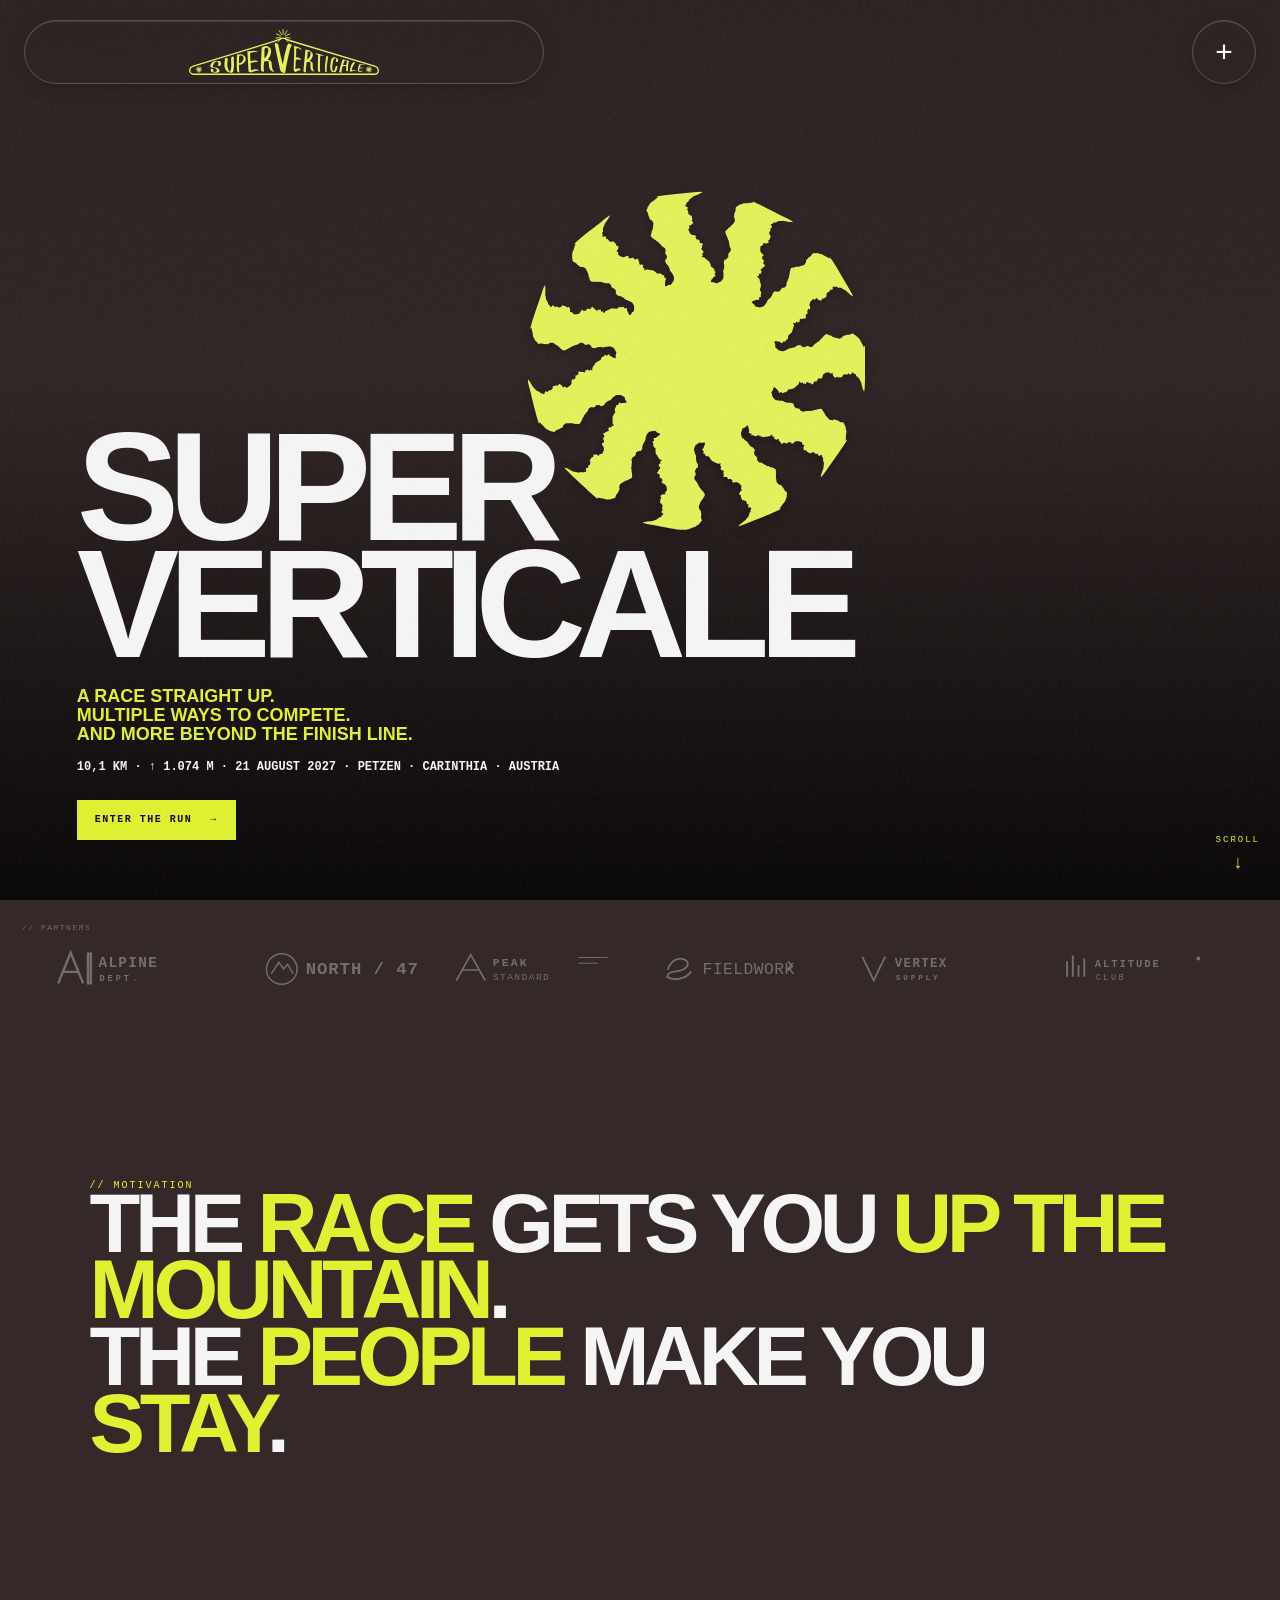
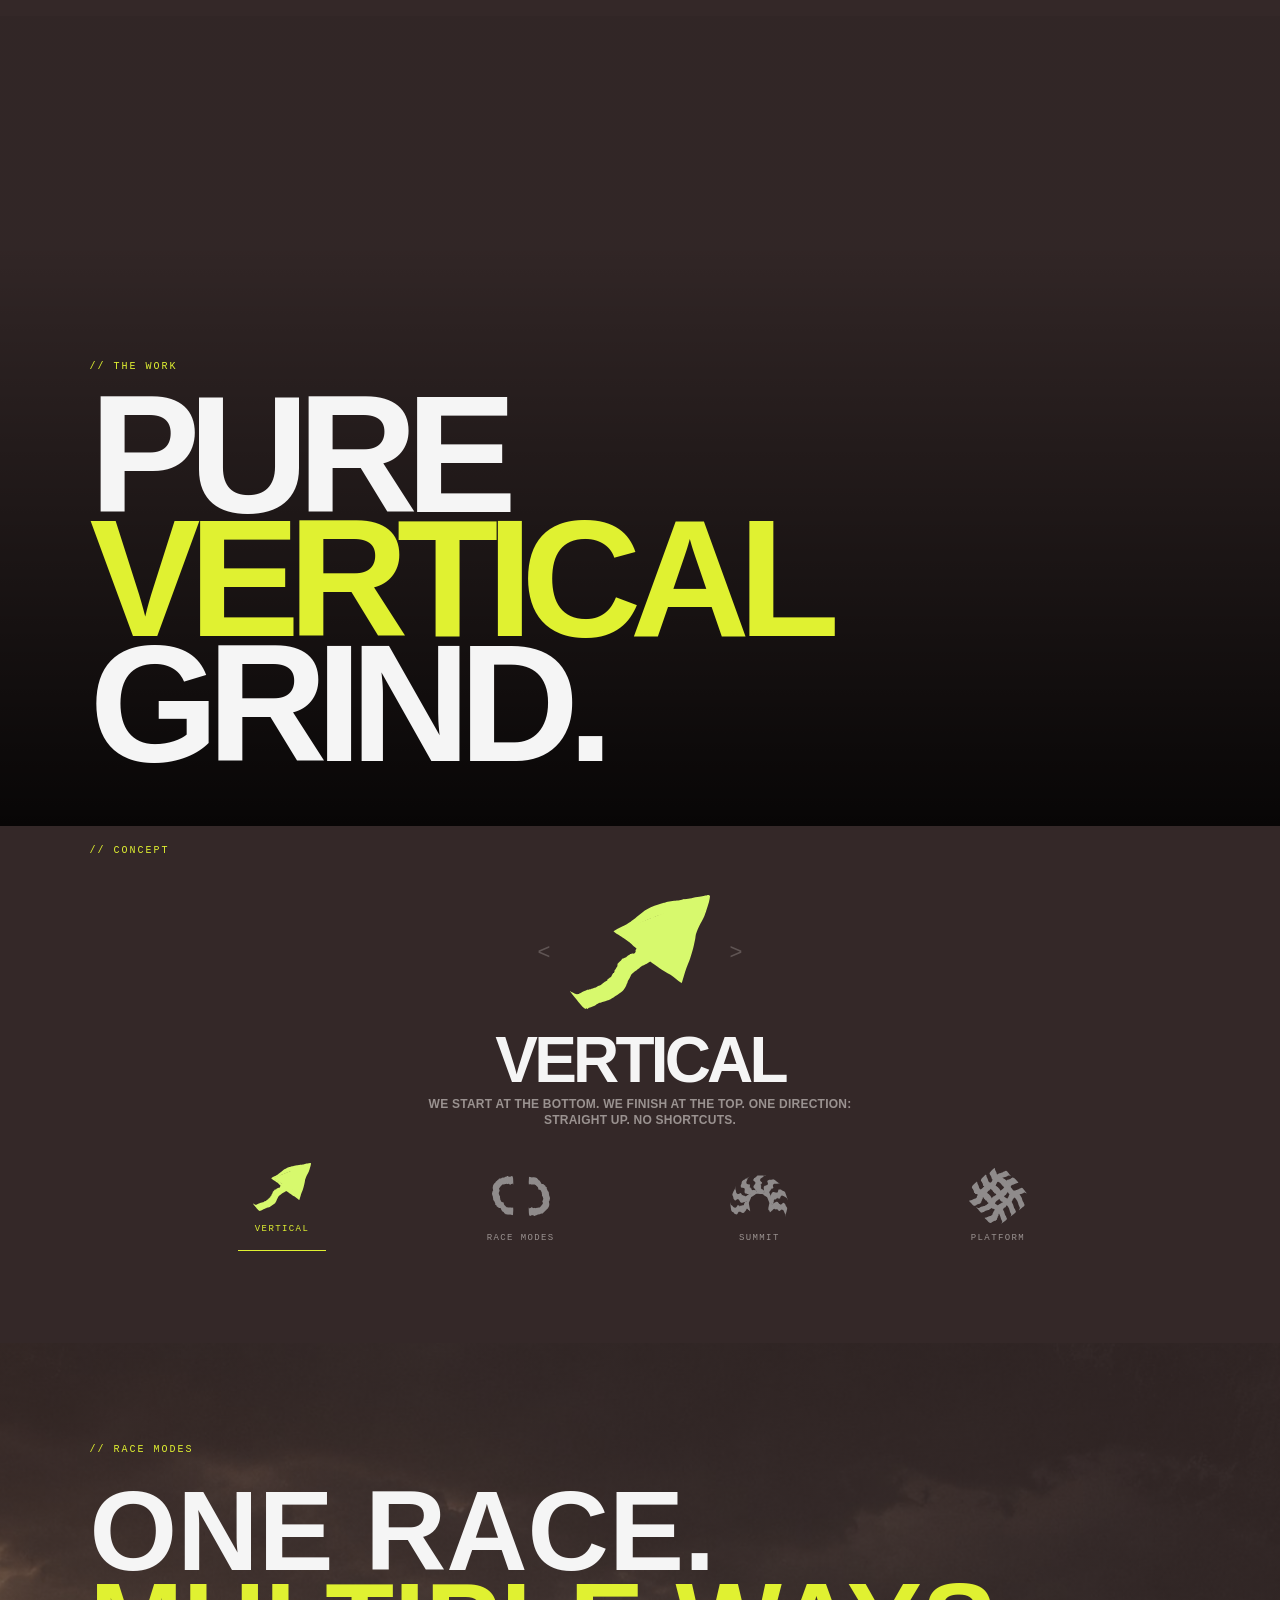
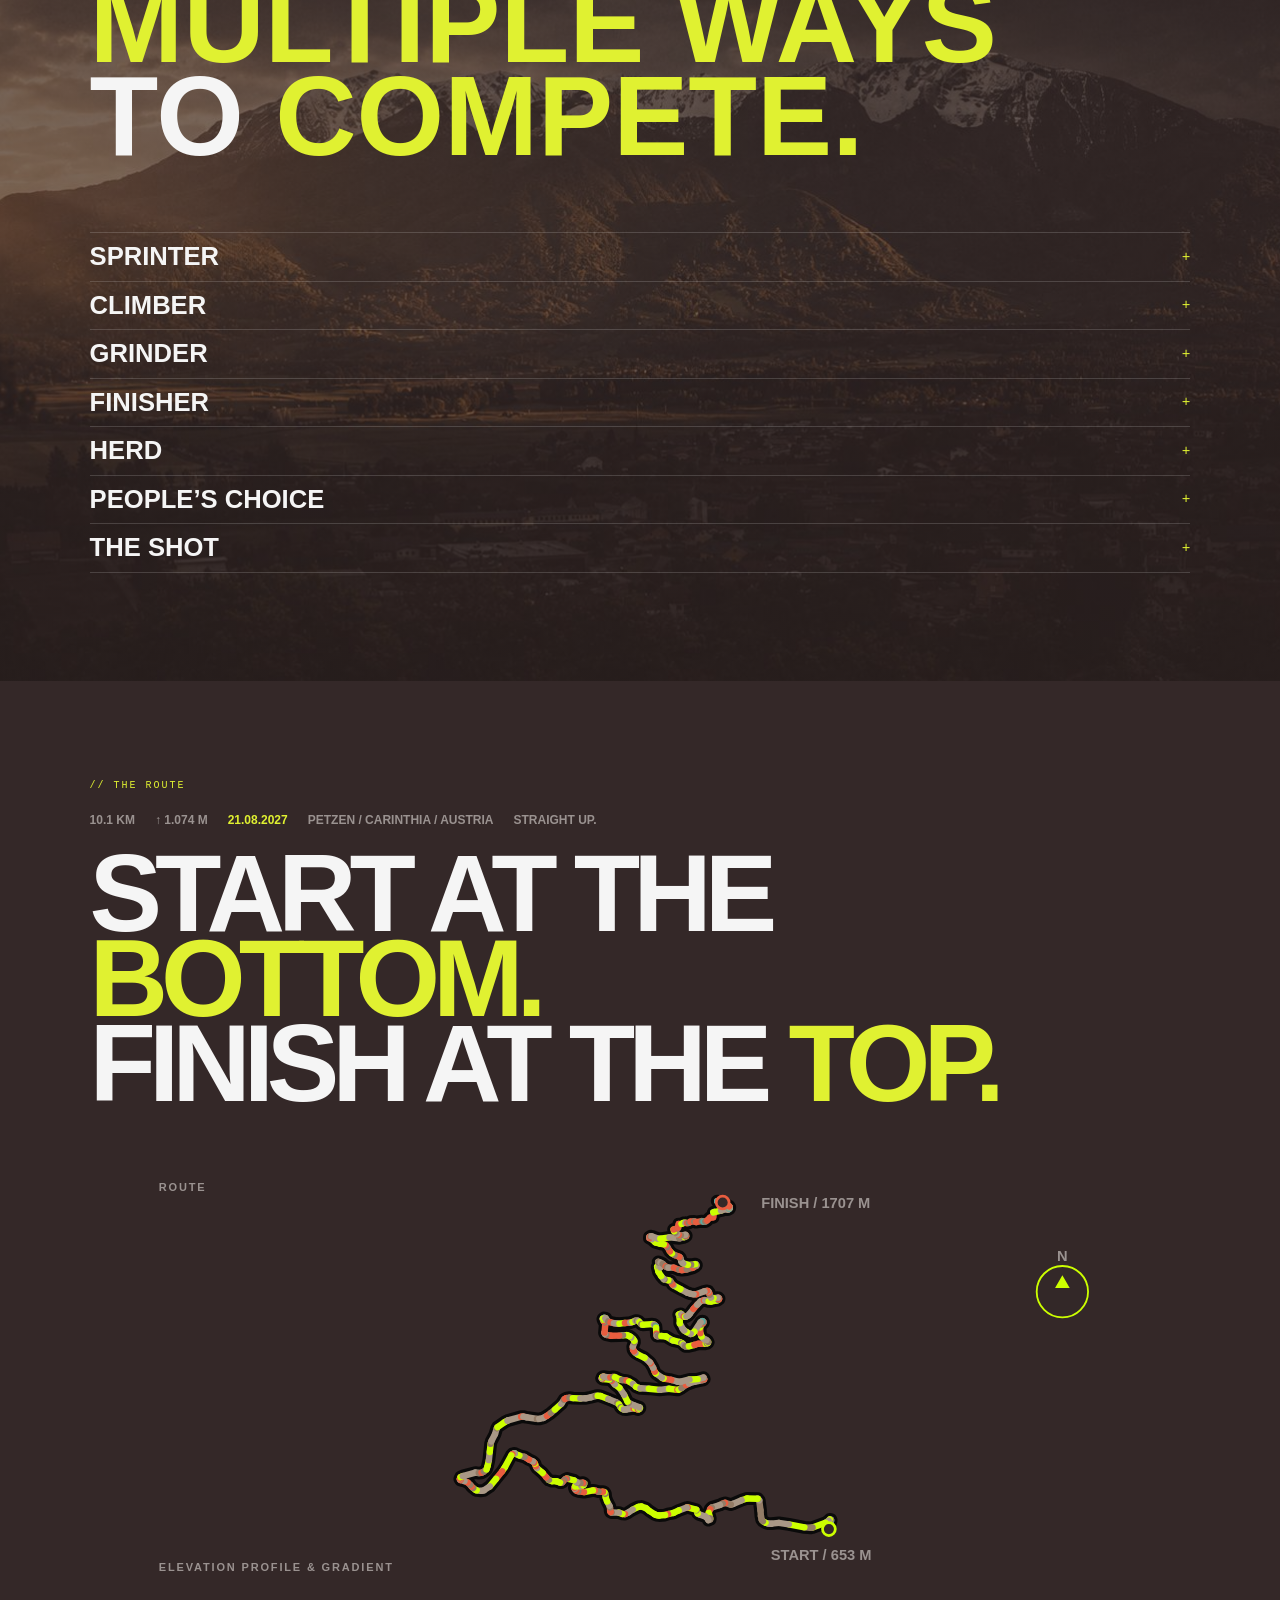
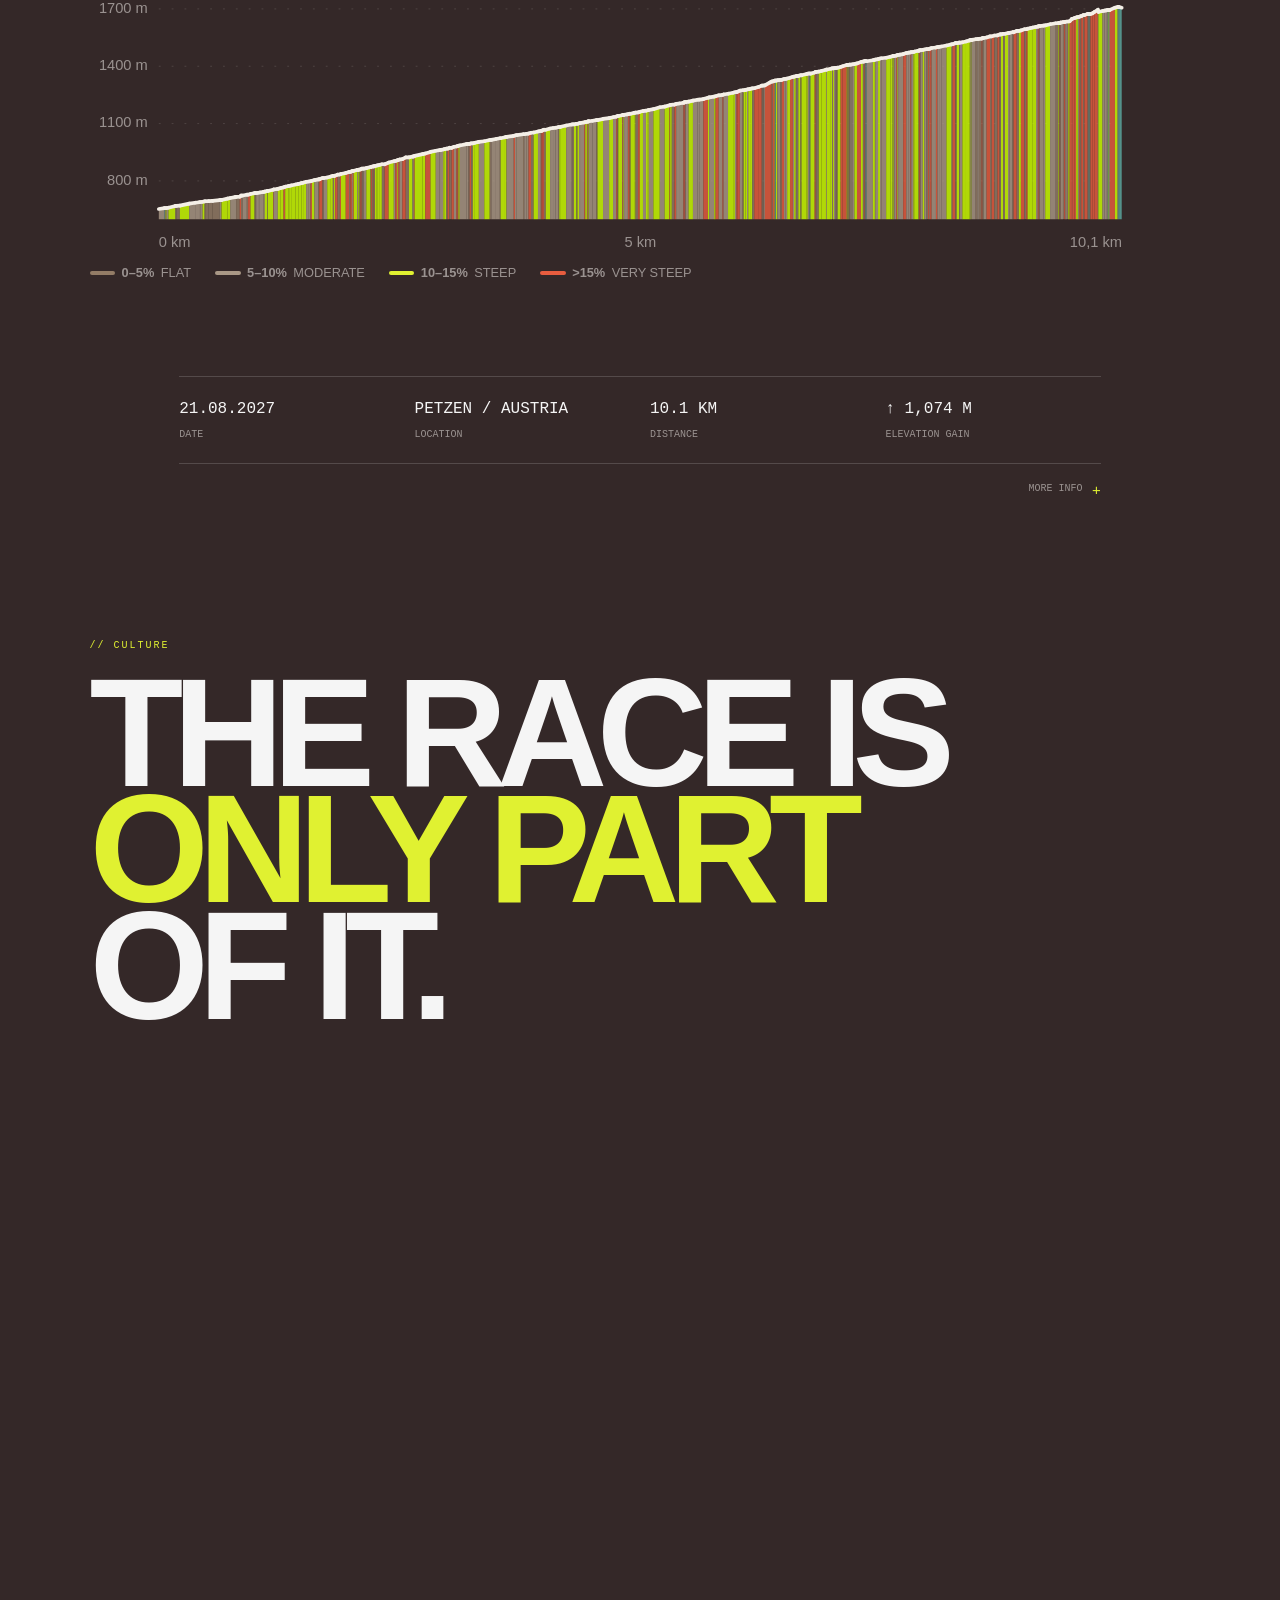
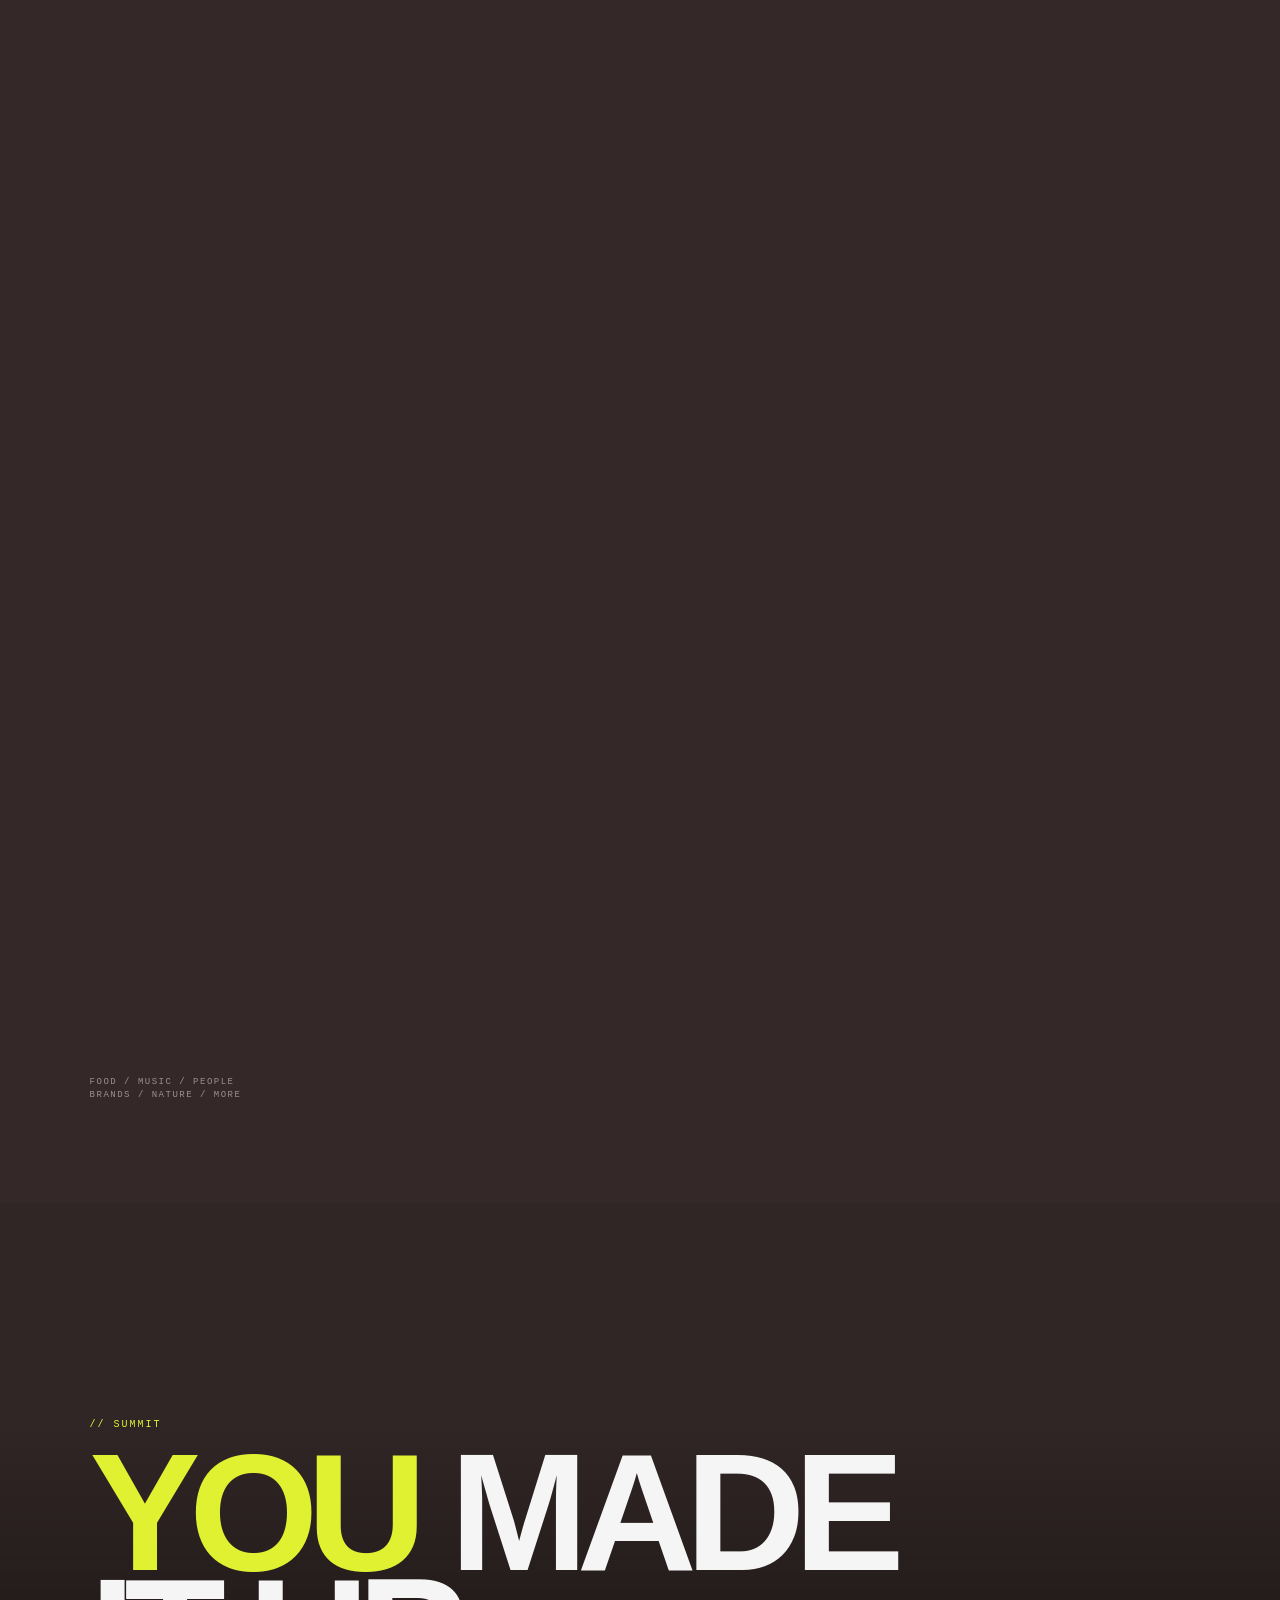
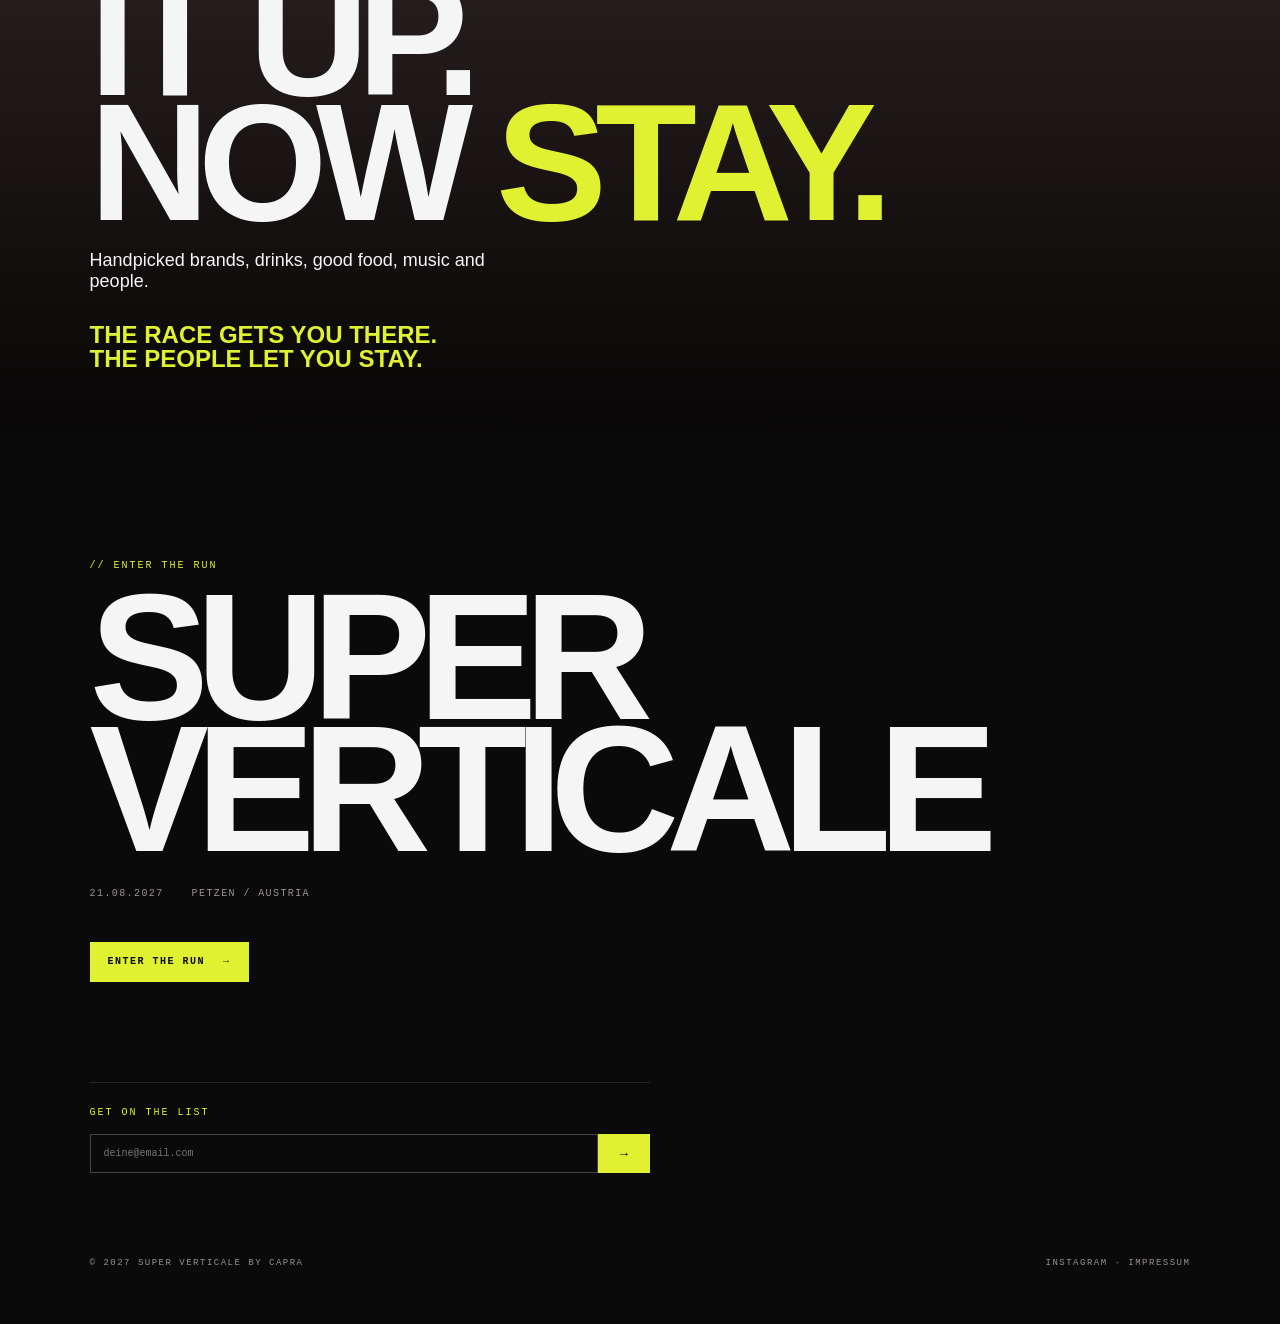
==== commit 956e2ef3: "drop contact options" ====
--- a/index.html
+++ b/index.html
@@ -34,7 +34,6 @@
         <a href="#concept">Concept</a>
         <a href="#race-modes">Race Modes</a>
         <a href="#route">Route</a>
-        <a href="mailto:run@superverticale.com">CONTACT</a>
       </nav>
 
       <button class="header-menu" type="button" aria-label="Open menu" aria-expanded="false">
@@ -49,7 +48,6 @@
         <a href="#concept">Concept</a>
         <a href="#race-modes">Race Modes</a>
         <a href="#route">Route</a>
-        <a href="mailto:run@superverticale.com">CONTACT</a>
         <a class="menu-cta" href="https://luma.com/i/ApF9Z4wEPd" target="_blank" rel="noopener noreferrer">Enter the Run</a>
       </nav>
     </div>
@@ -553,7 +551,6 @@
           </form>
         </div>
 
-        <a class="cta" href="mailto:run@superverticale.com">GET IN TOUCH</a>
       </section>
     </main>
 
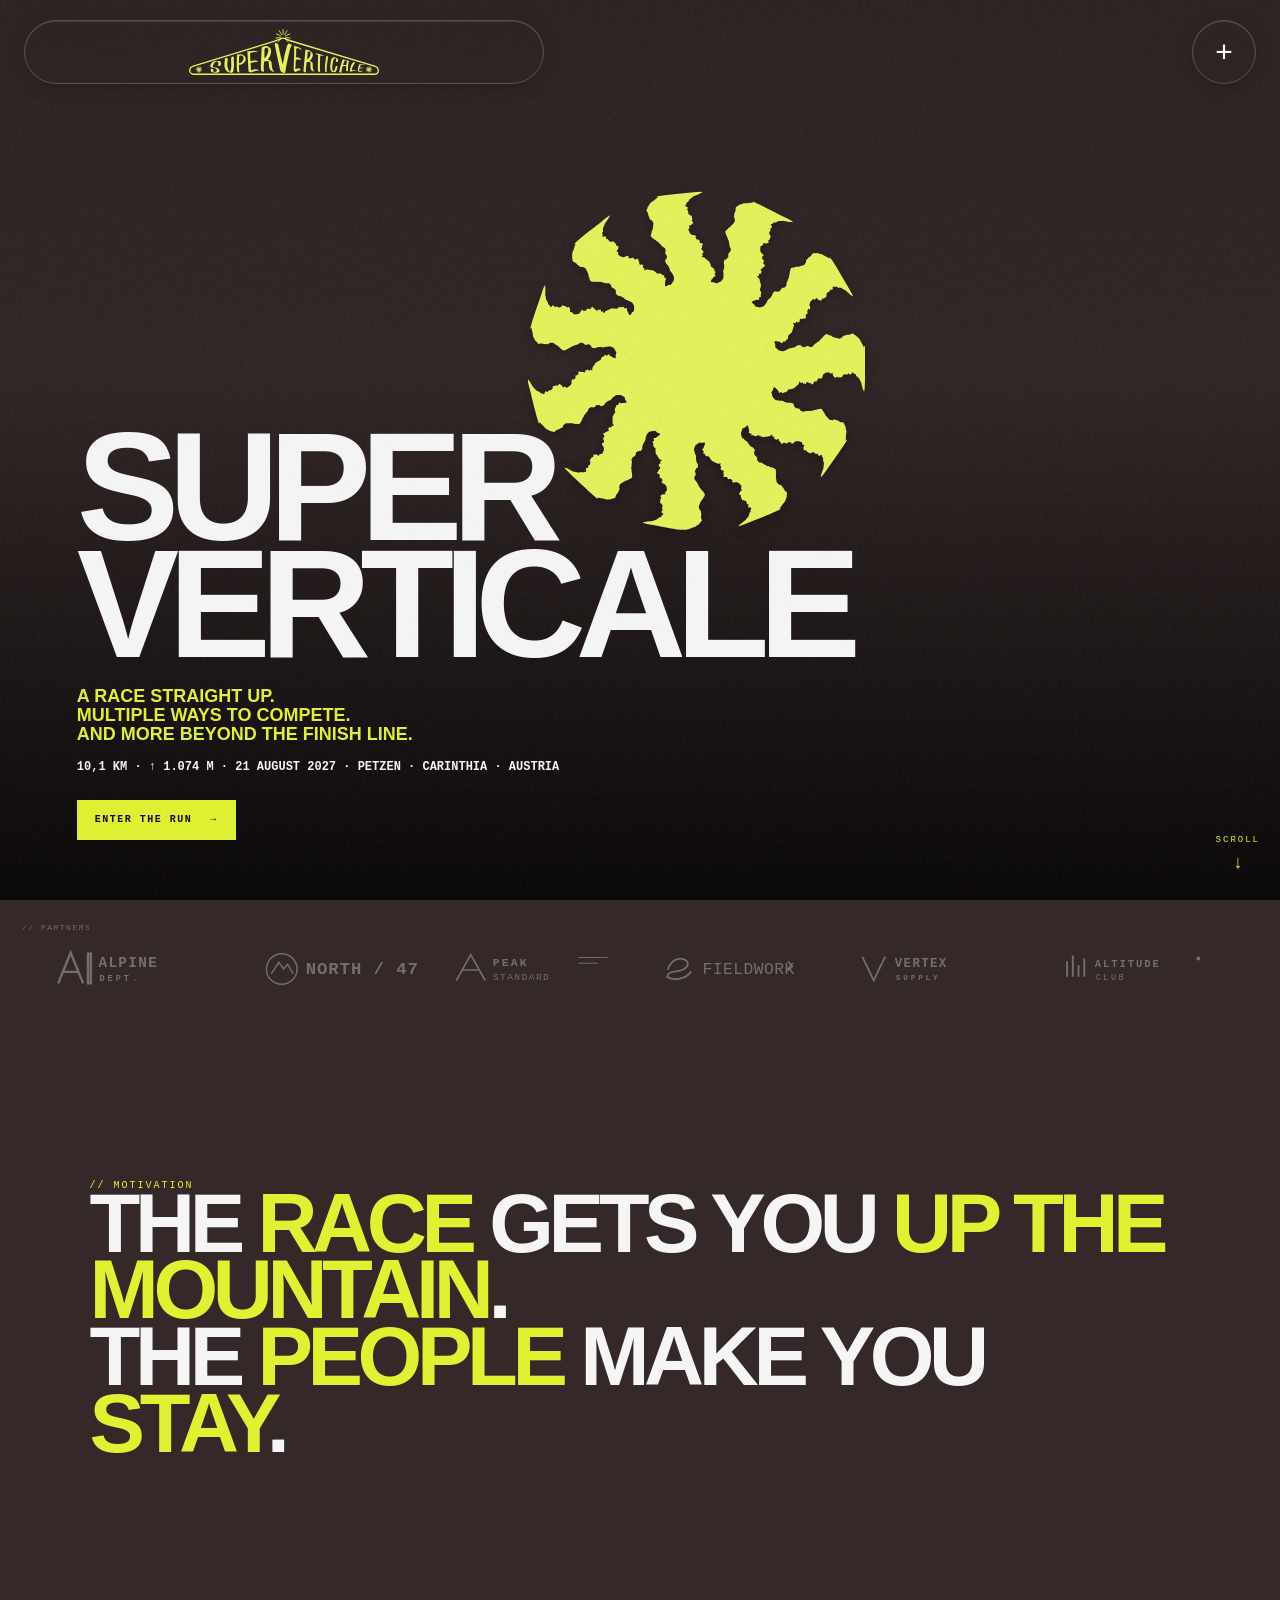
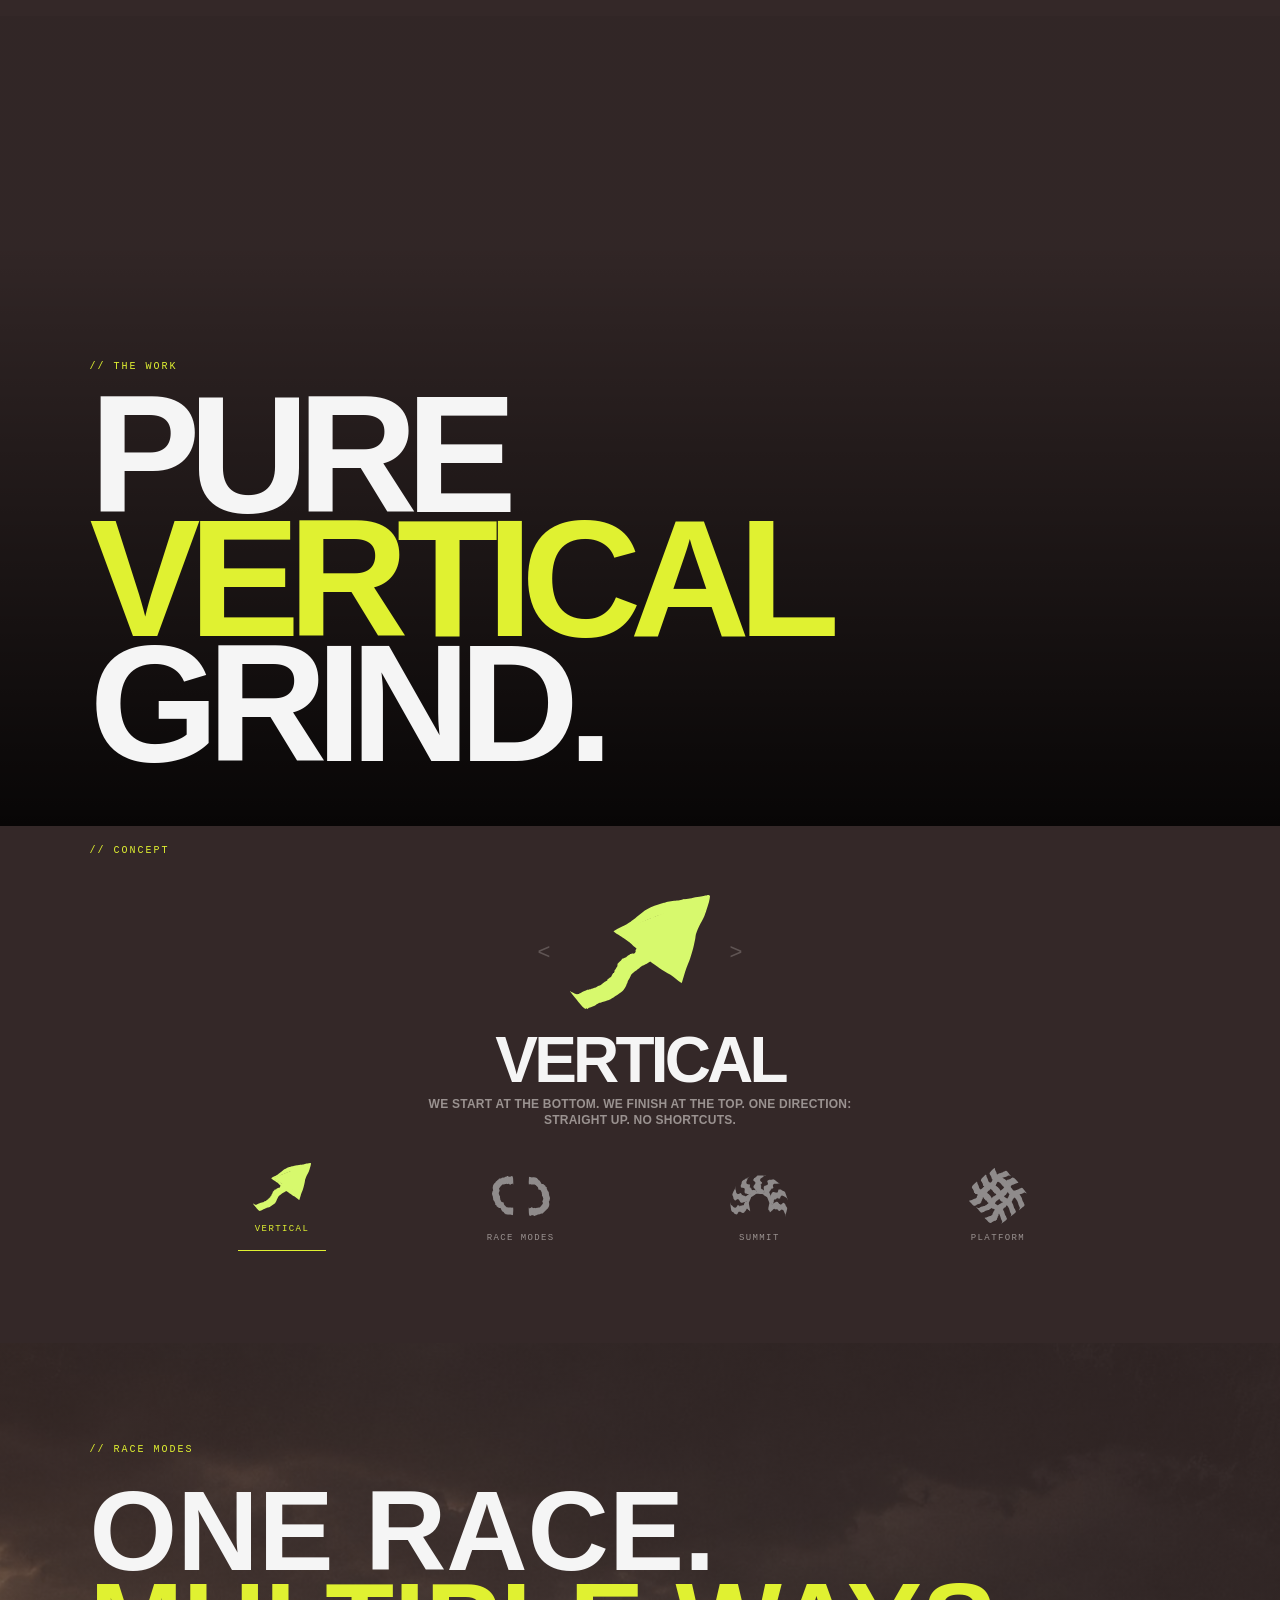
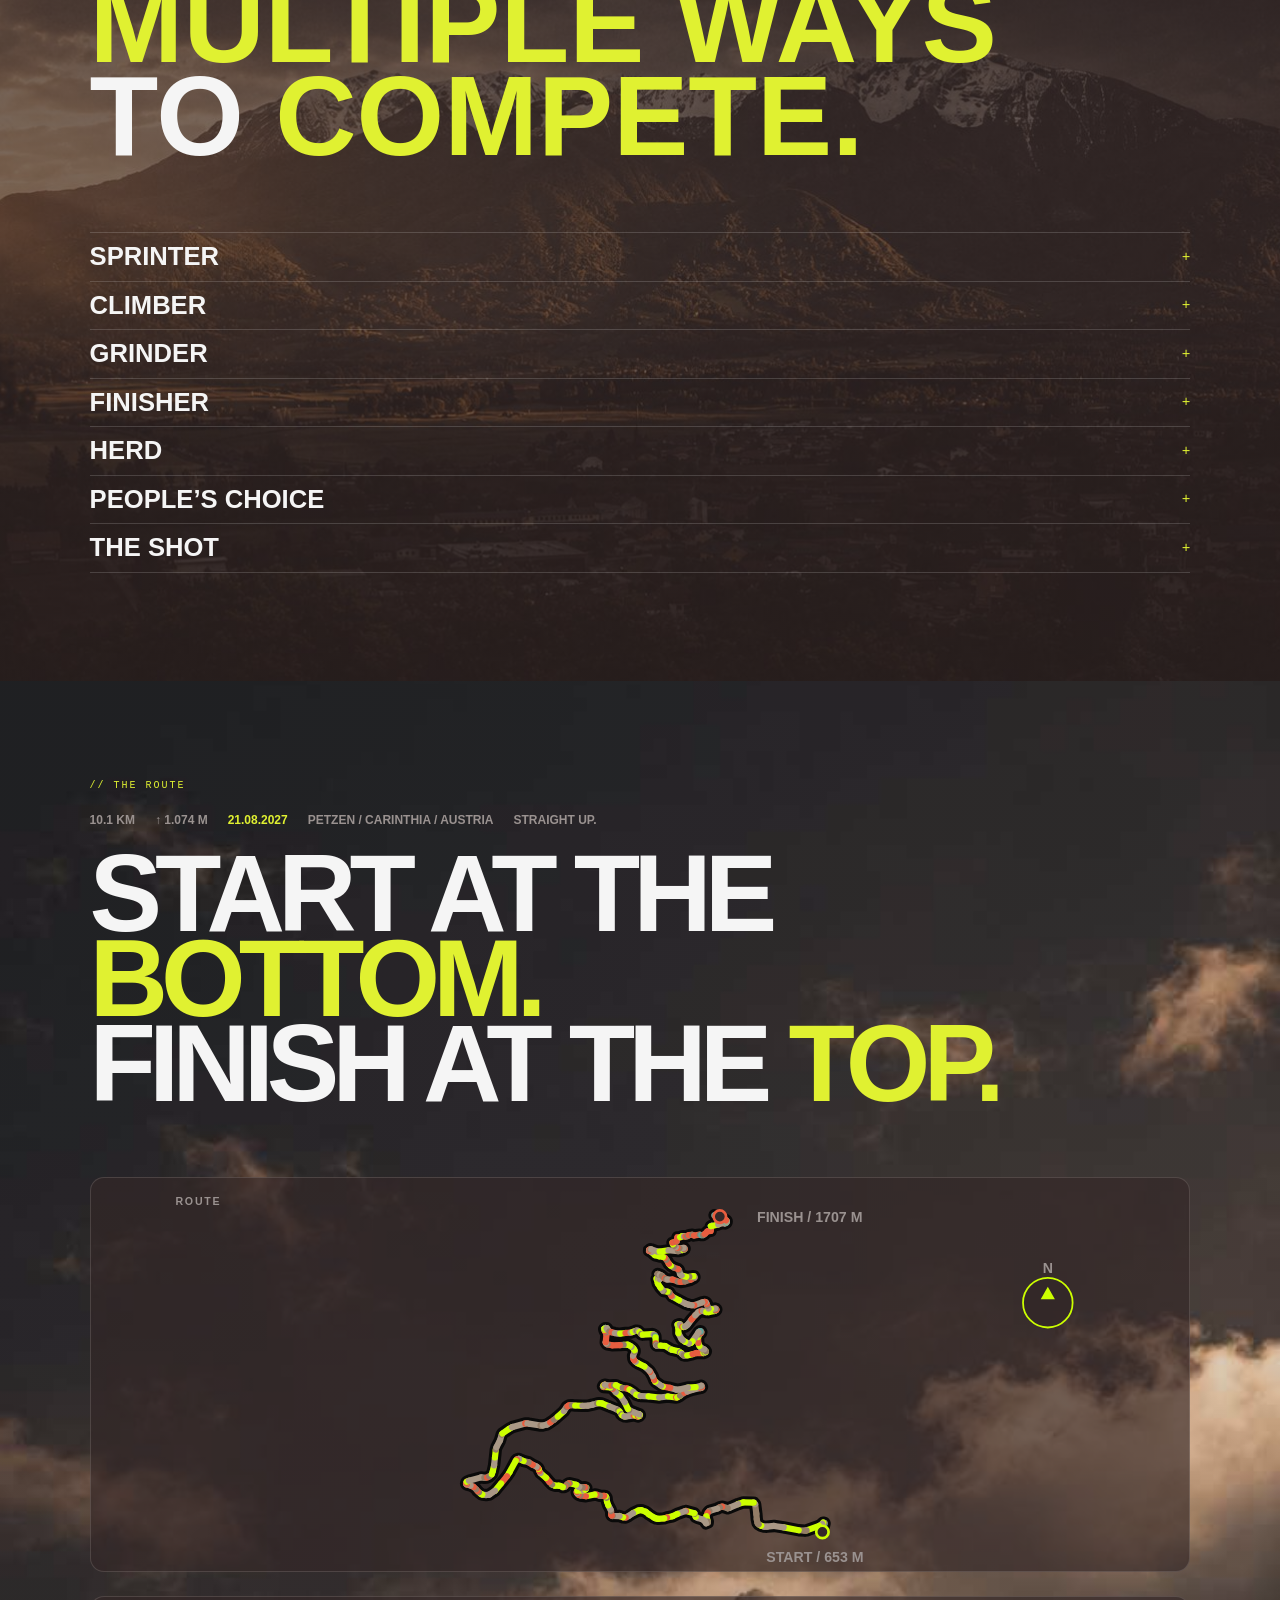
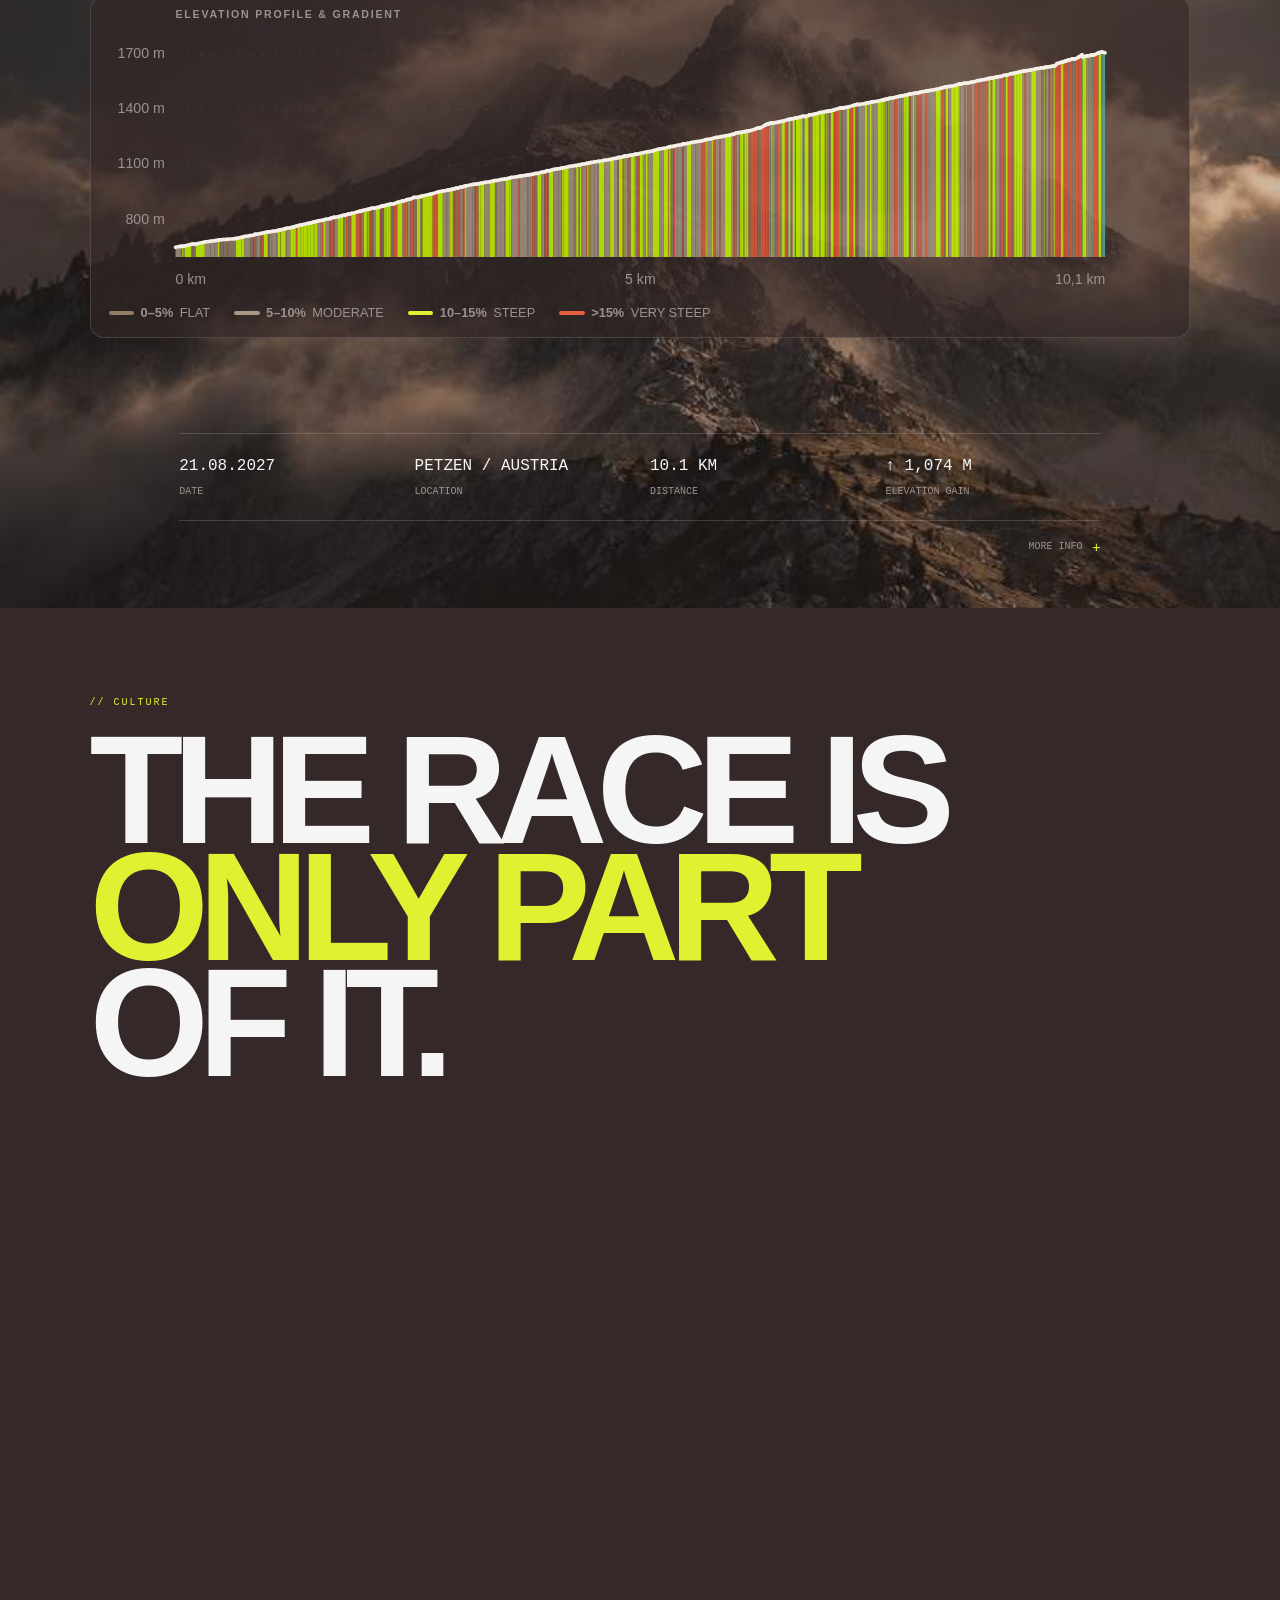
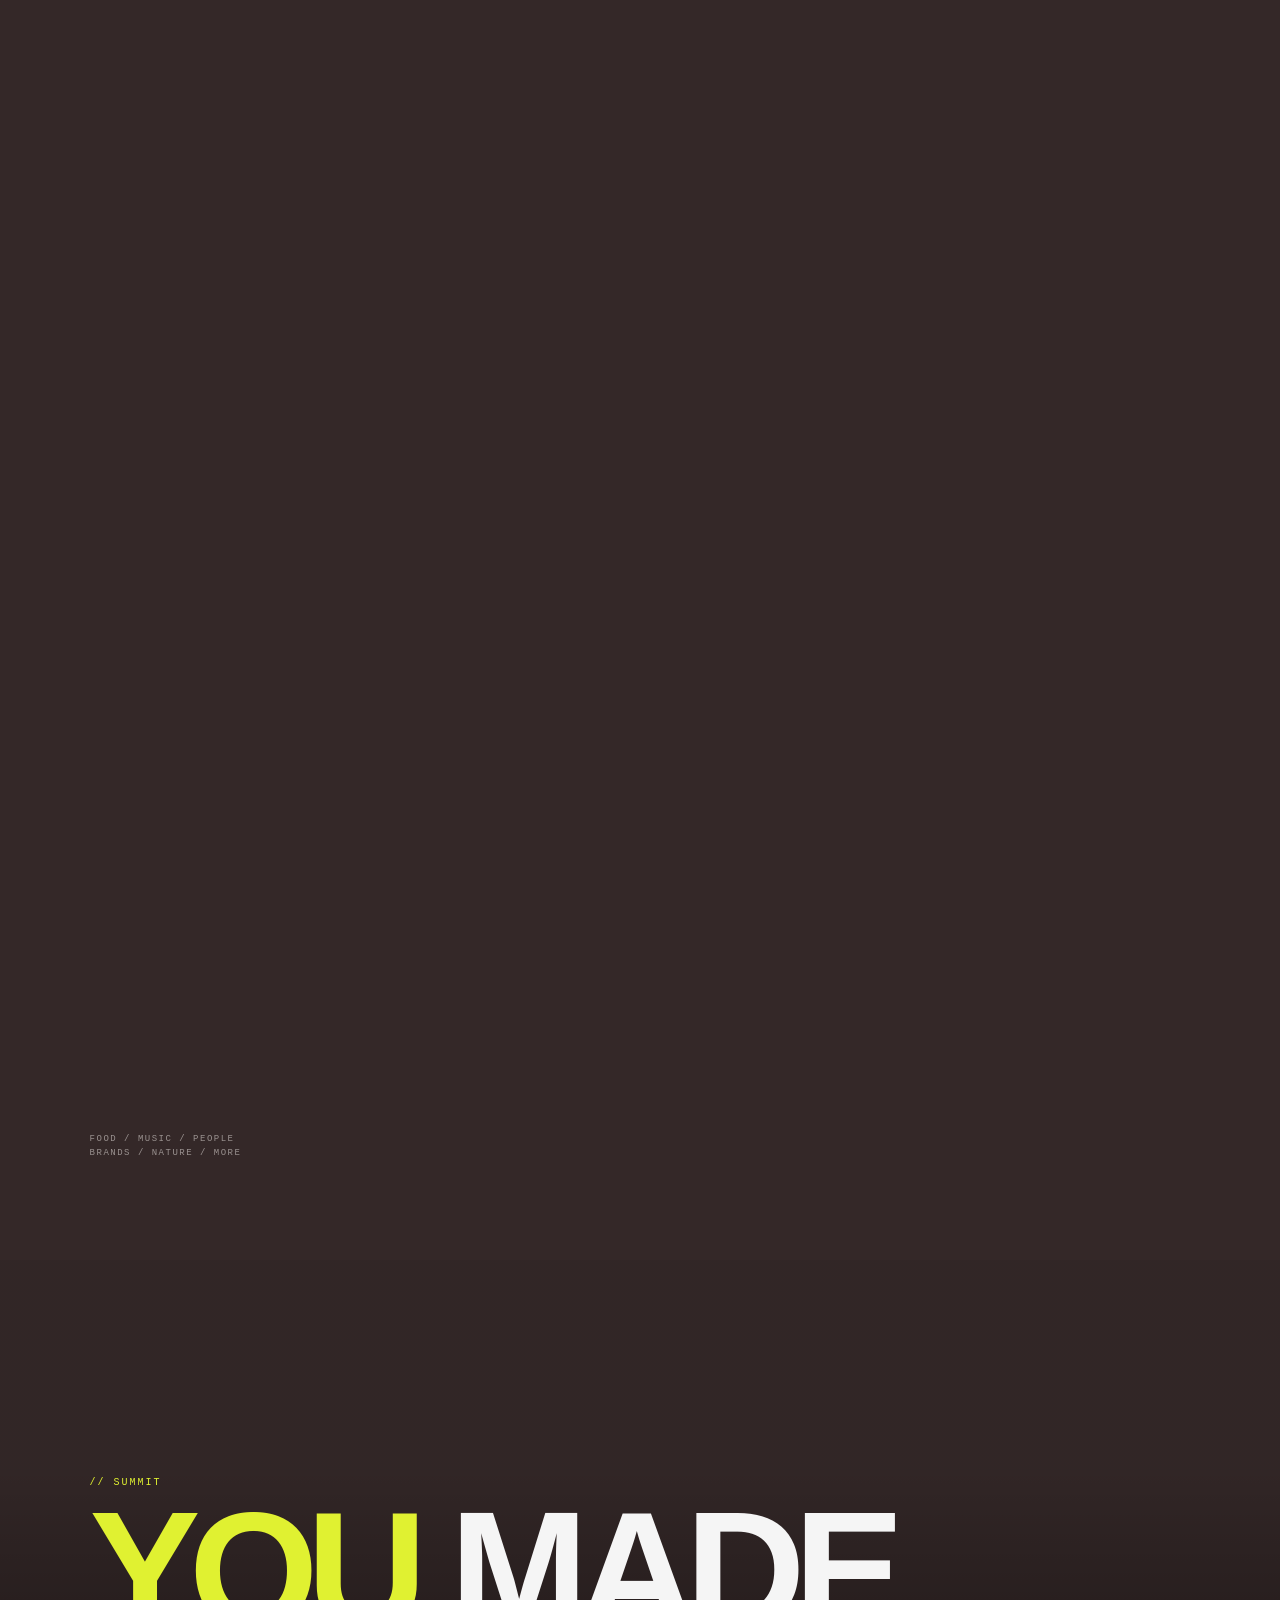
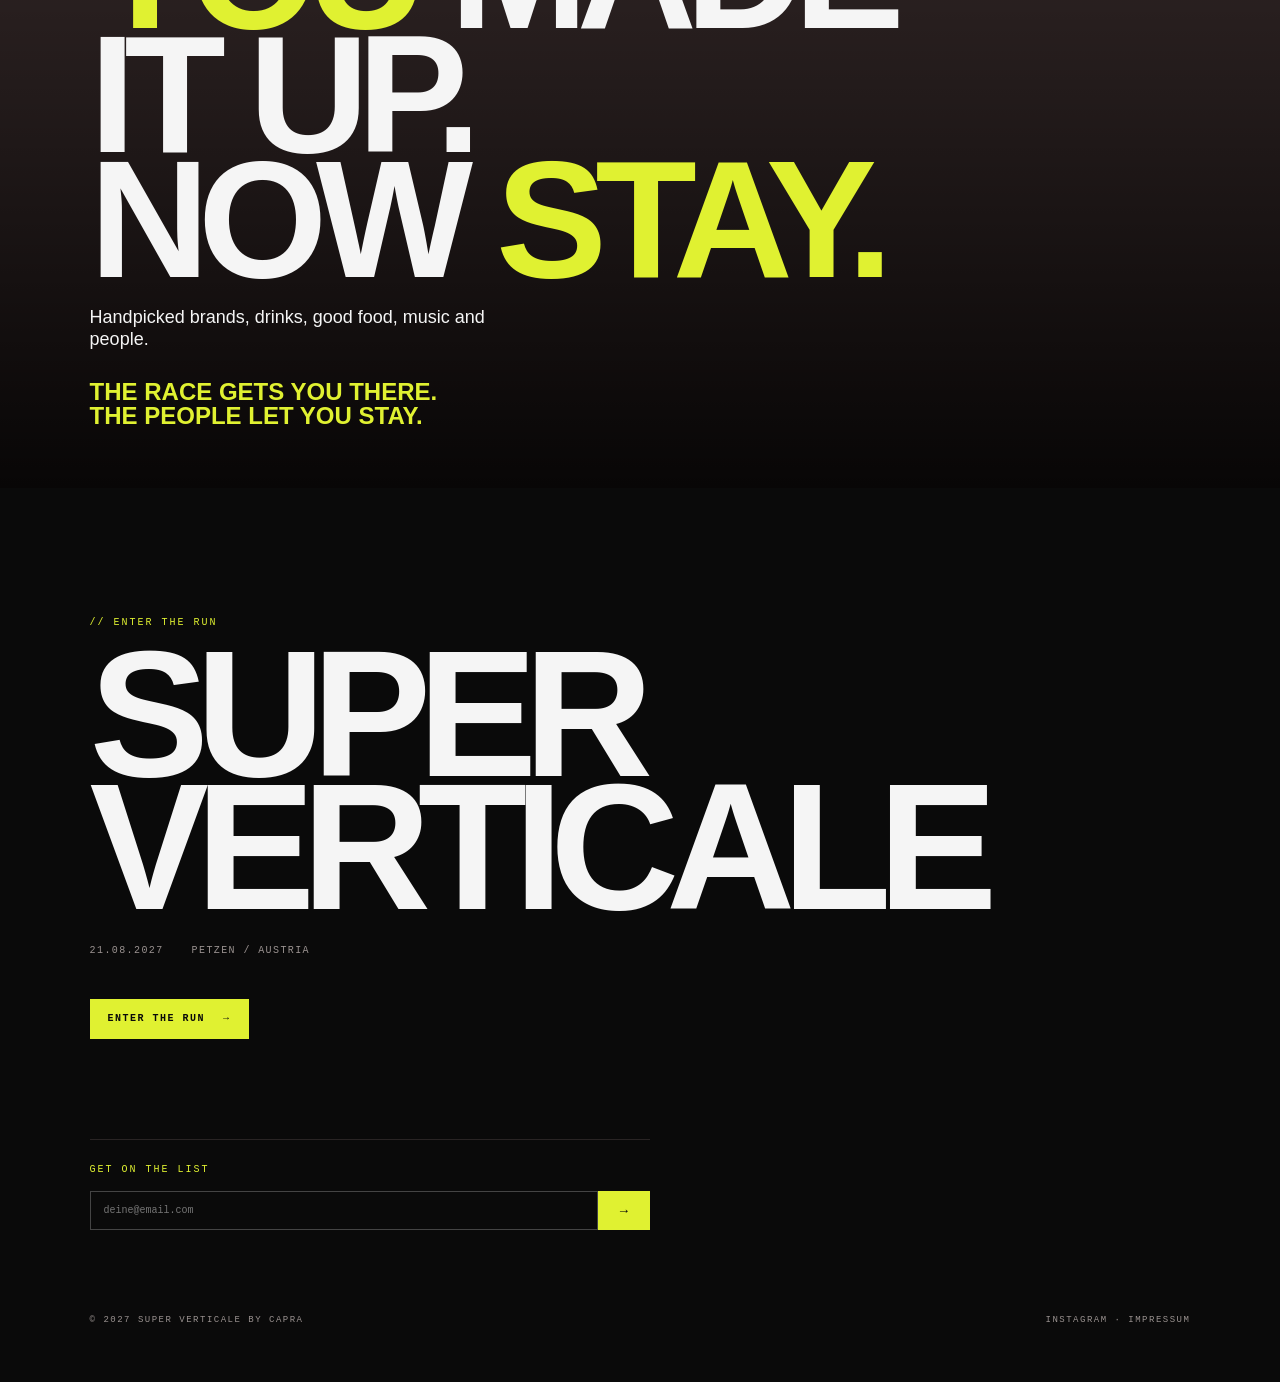
==== commit 9658c19b: "route container" ====
--- a/index.html
+++ b/index.html
@@ -266,17 +266,25 @@
         </div>
 
         <div class="route-interactive">
-          <svg id="route-chart" viewBox="0 0 1200 750" role="img" aria-label="Petzen route and elevation profile">
-            <g id="route-layer"></g>
-            <g id="profile-layer"></g>
-            <g id="interaction-layer"></g>
-          </svg>
-
-          <div class="route-legend" aria-label="Slope legend">
-            <span><i class="route-swatch route-flat"></i><b>0–5%</b> FLAT</span>
-            <span><i class="route-swatch route-moderate"></i><b>5–10%</b> MODERATE</span>
-            <span><i class="route-swatch route-steep"></i><b>10–15%</b> STEEP</span>
-            <span><i class="route-swatch route-very-steep"></i><b>&gt;15%</b> VERY STEEP</span>
+          <div class="route-visual-card">
+            <svg id="route-chart" viewBox="0 0 1200 410" role="img" aria-label="Petzen route visualization">
+              <g id="route-layer"></g>
+              <g id="route-interaction-layer"></g>
+            </svg>
+          </div>
+
+          <div class="elevation-card">
+            <svg id="profile-chart" viewBox="0 420 1200 330" role="img" aria-label="Petzen elevation profile">
+              <g id="profile-layer"></g>
+              <g id="profile-interaction-layer"></g>
+            </svg>
+
+            <div class="route-legend" aria-label="Slope legend">
+              <span><i class="route-swatch route-flat"></i><b>0–5%</b> FLAT</span>
+              <span><i class="route-swatch route-moderate"></i><b>5–10%</b> MODERATE</span>
+              <span><i class="route-swatch route-steep"></i><b>10–15%</b> STEEP</span>
+              <span><i class="route-swatch route-very-steep"></i><b>&gt;15%</b> VERY STEEP</span>
+            </div>
           </div>
         </div>
 
--- a/css/sections.css
+++ b/css/sections.css
@@ -876,7 +876,22 @@
 
 .route-section {
   padding: 82px 22px 90px;
-  background: var(--bg);
+  background-color: var(--bg);
+  background-image:
+    linear-gradient(
+      to bottom,
+      rgba(52, 40, 40, .2),
+      rgba(52, 40, 40, .18) 45%,
+      rgba(52, 40, 40, .3)
+    ),
+    url("../assets/pics/Mountain_web.jpg");
+  background-position: center center;
+  background-repeat: no-repeat;
+  background-size: cover;
+}
+
+.route-section .data {
+  background: transparent;
 }
 
 .route-facts {
@@ -931,11 +946,29 @@
 }
 
 .route-interactive {
-  width: 100%;
-  padding: 0 0 15px;
+  display: grid;
+  width: min(100%, 1200px);
+  gap: 24px;
+  margin-inline: auto;
+  padding-bottom: 15px;
   color: var(--gray);
   font-family: var(--display);
   overflow: visible;
+}
+
+.route-visual-card,
+.elevation-card {
+  border: 1px solid rgba(244, 239, 231, .14);
+  border-radius: 14px;
+  background: rgba(52, 40, 40, .64);
+}
+
+.route-visual-card {
+  padding: 16px 24px 18px;
+}
+
+.elevation-card {
+  padding: 12px 24px 18px;
 }
 
 .route-interactive svg {
@@ -1030,7 +1063,7 @@
   display: flex;
   flex-wrap: wrap;
   gap: 1rem;
-  margin-top: 0;
+  margin-top: 4px;
   padding-left: 0;
   color: var(--gray);
   font-family: var(--display);
--- a/css/responsive.css
+++ b/css/responsive.css
@@ -149,6 +149,14 @@
     padding-bottom: 20px;
   }
 
+  .route-visual-card {
+    padding: 14px 18px 16px;
+  }
+
+  .elevation-card {
+    padding: 12px 18px 16px;
+  }
+
   .route-legend {
     font-size: .8rem;
     gap: 1.5rem;
@@ -436,13 +444,21 @@
   }
 
   .route-interactive {
+    gap: 16px;
     overflow: visible;
   }
 
-  .route-interactive svg {
-    width: calc(100% + 24px);
+  .route-visual-card,
+  .elevation-card {
+    padding: 10px 12px 14px;
+    border-radius: 12px;
+  }
+
+  .route-interactive .route-visual-card svg,
+  .route-interactive .elevation-card svg {
+    width: 100%;
     max-width: none;
-    margin-left: -12px;
+    margin-left: 0;
   }
 
   .route-interactive text {
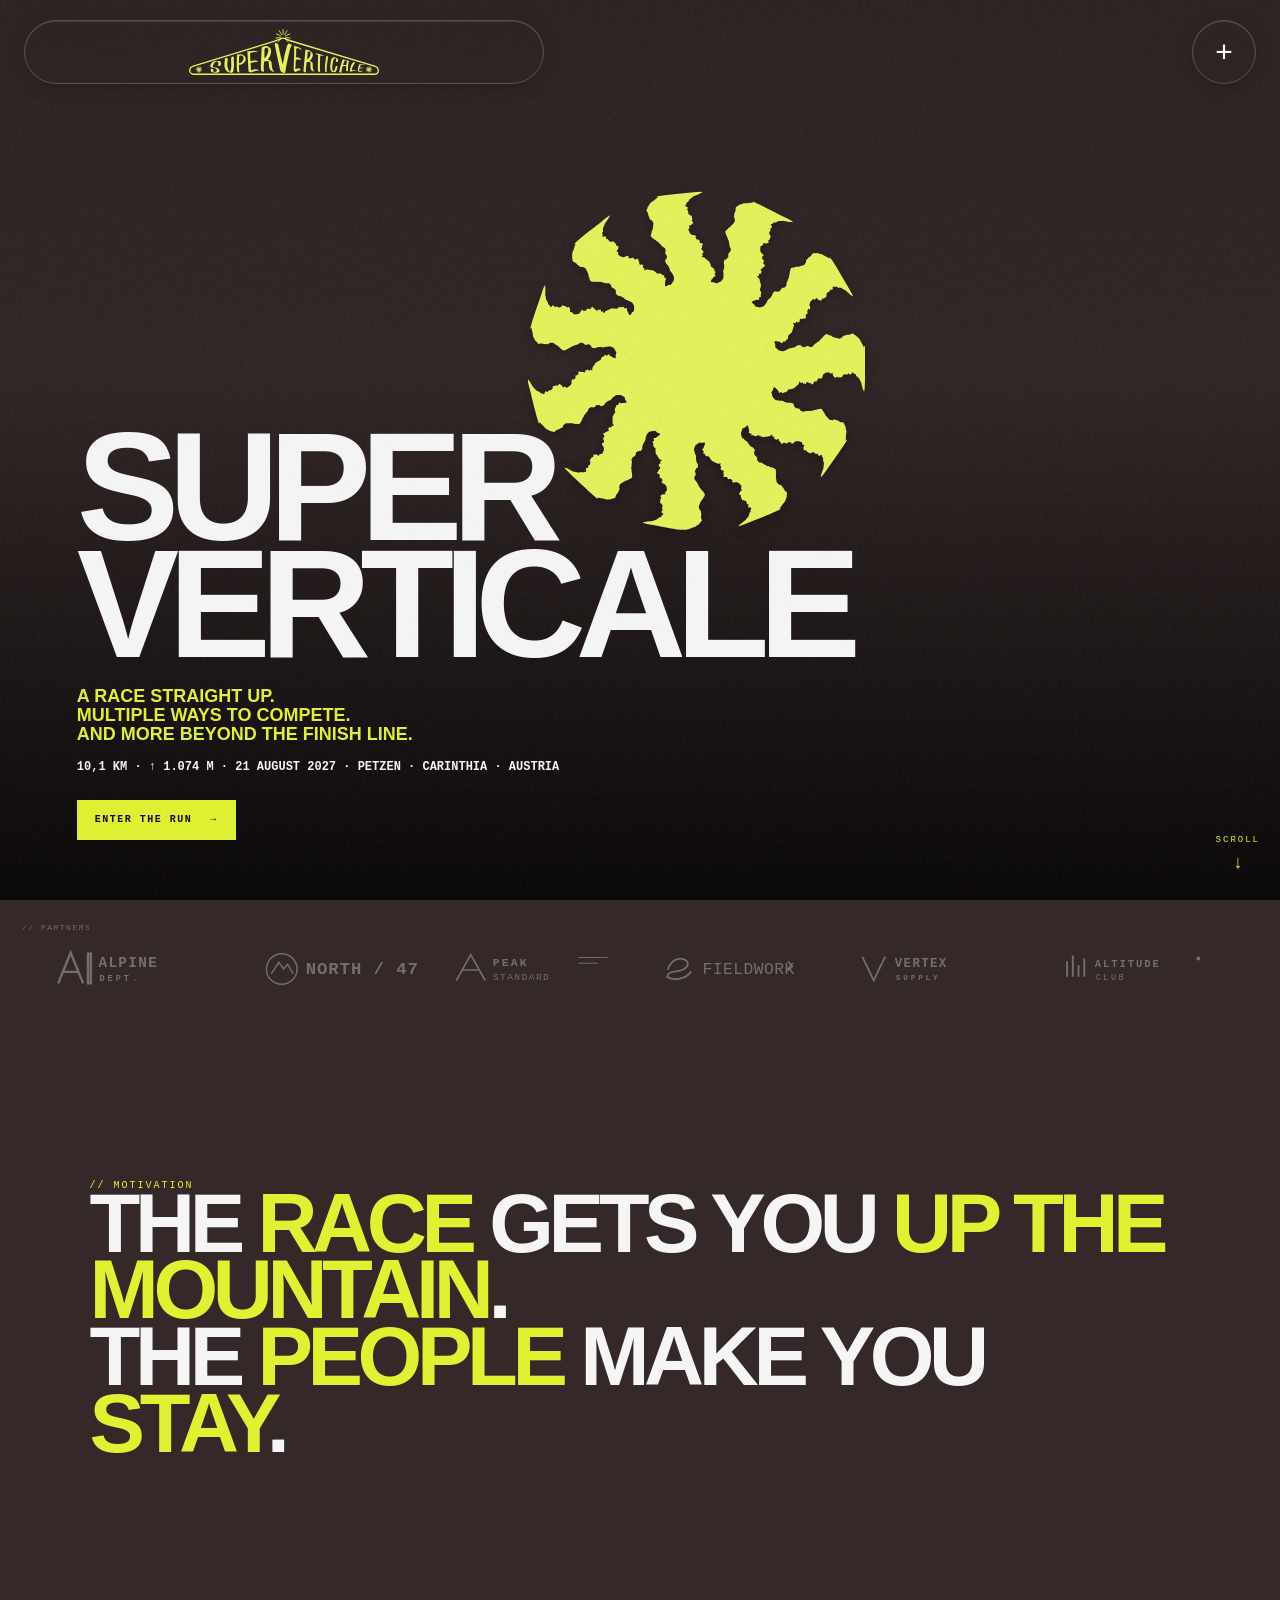
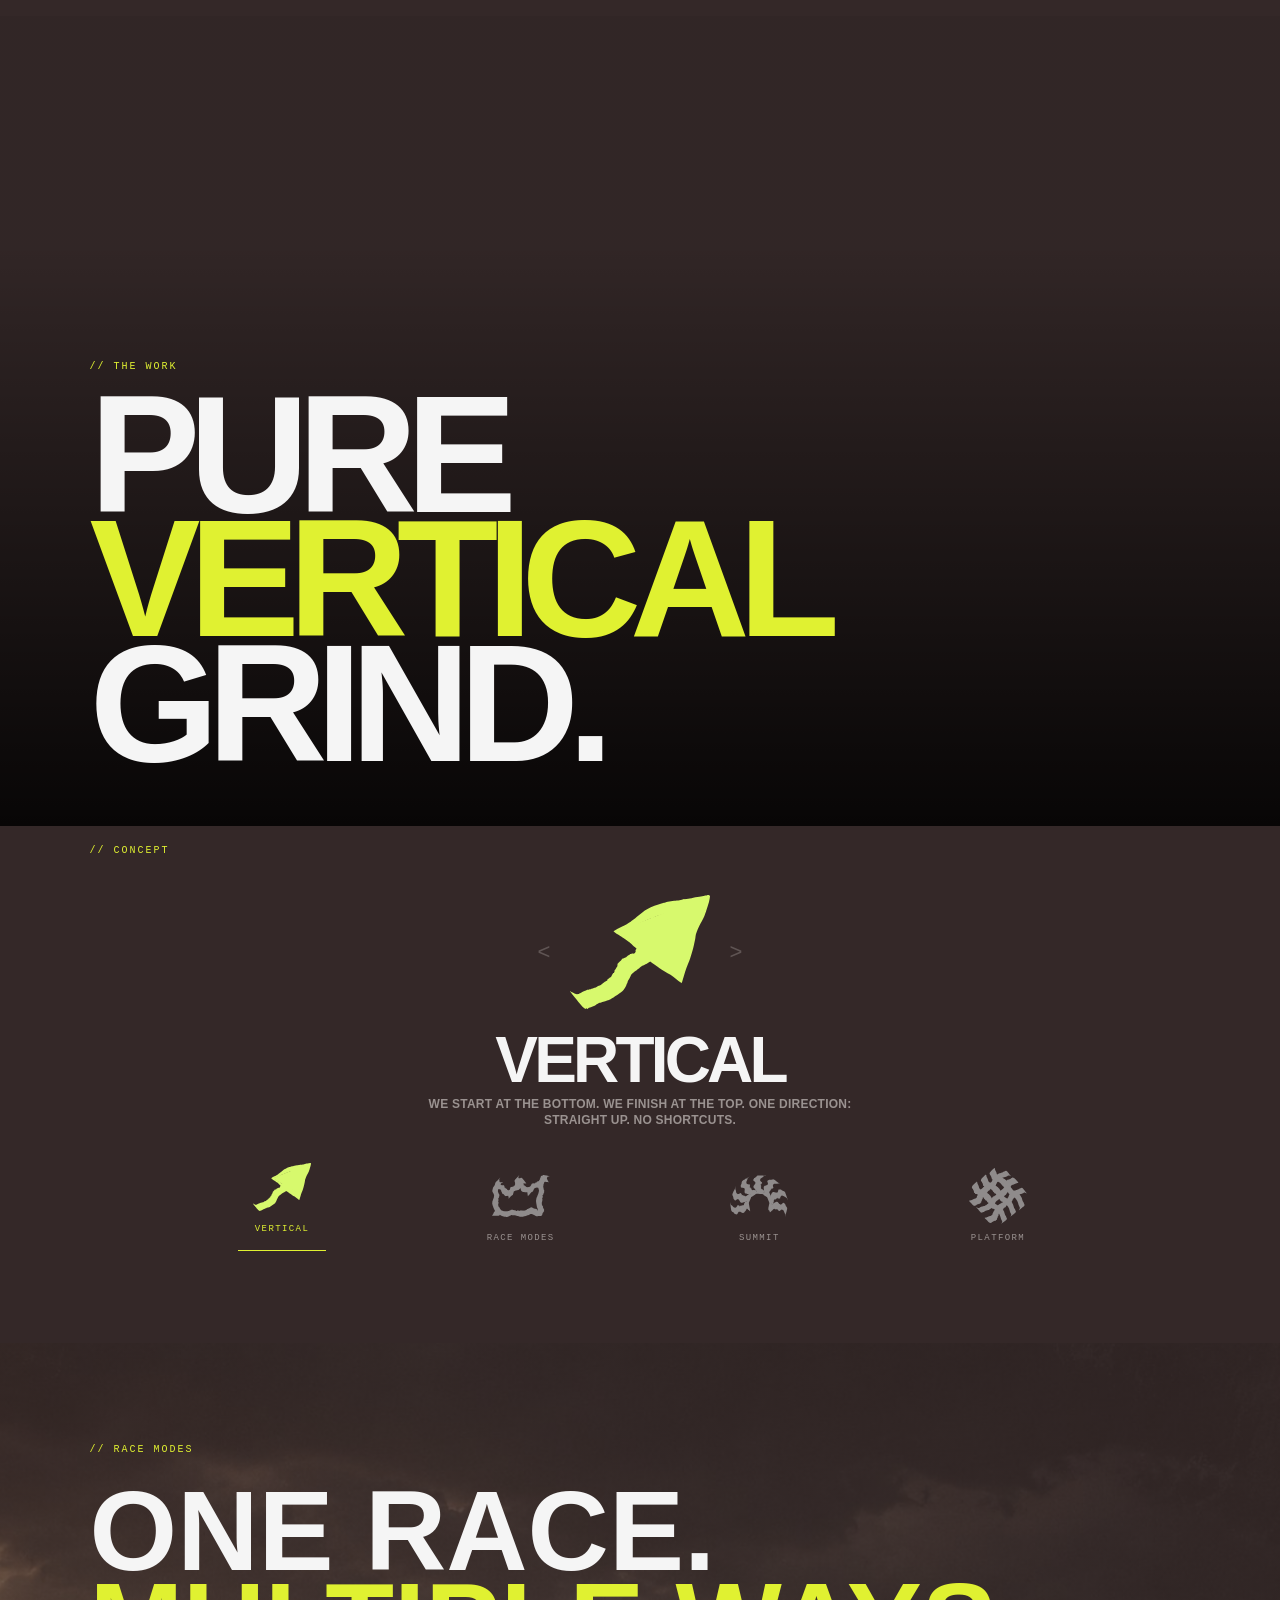
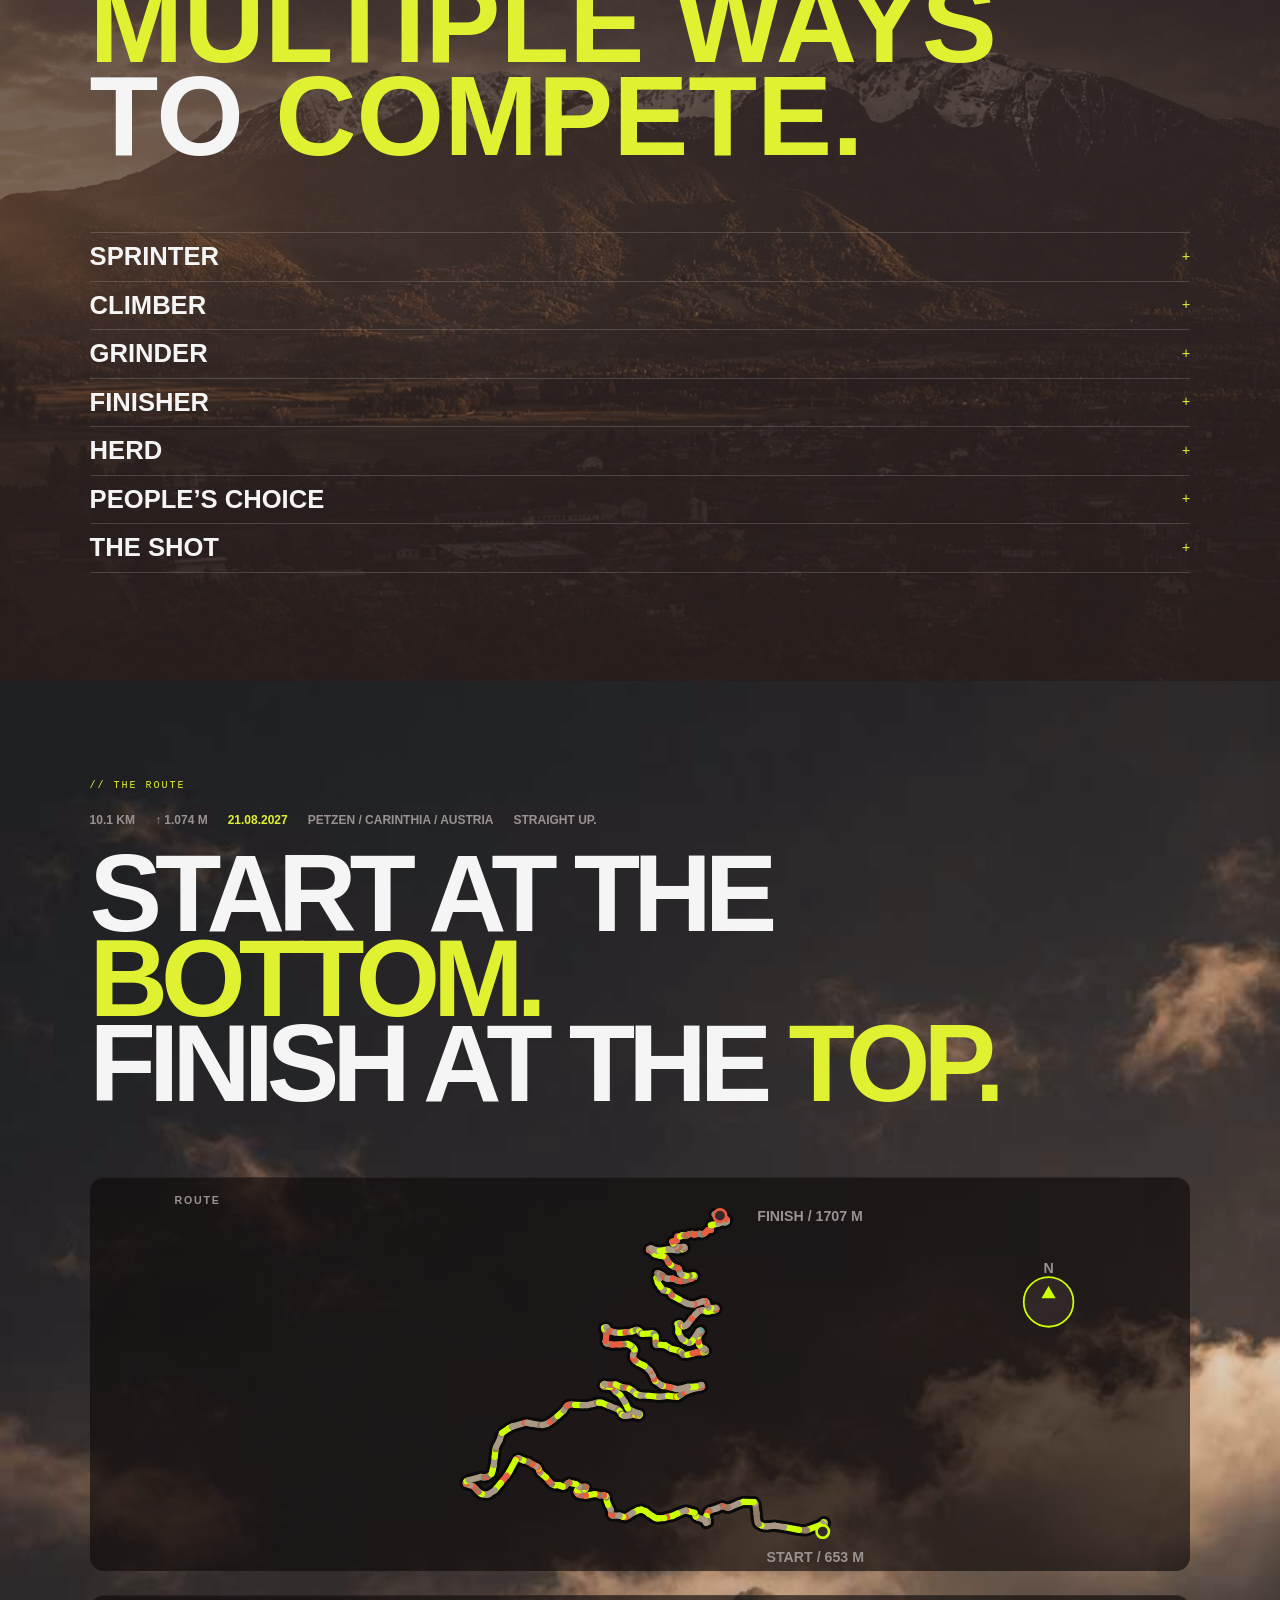
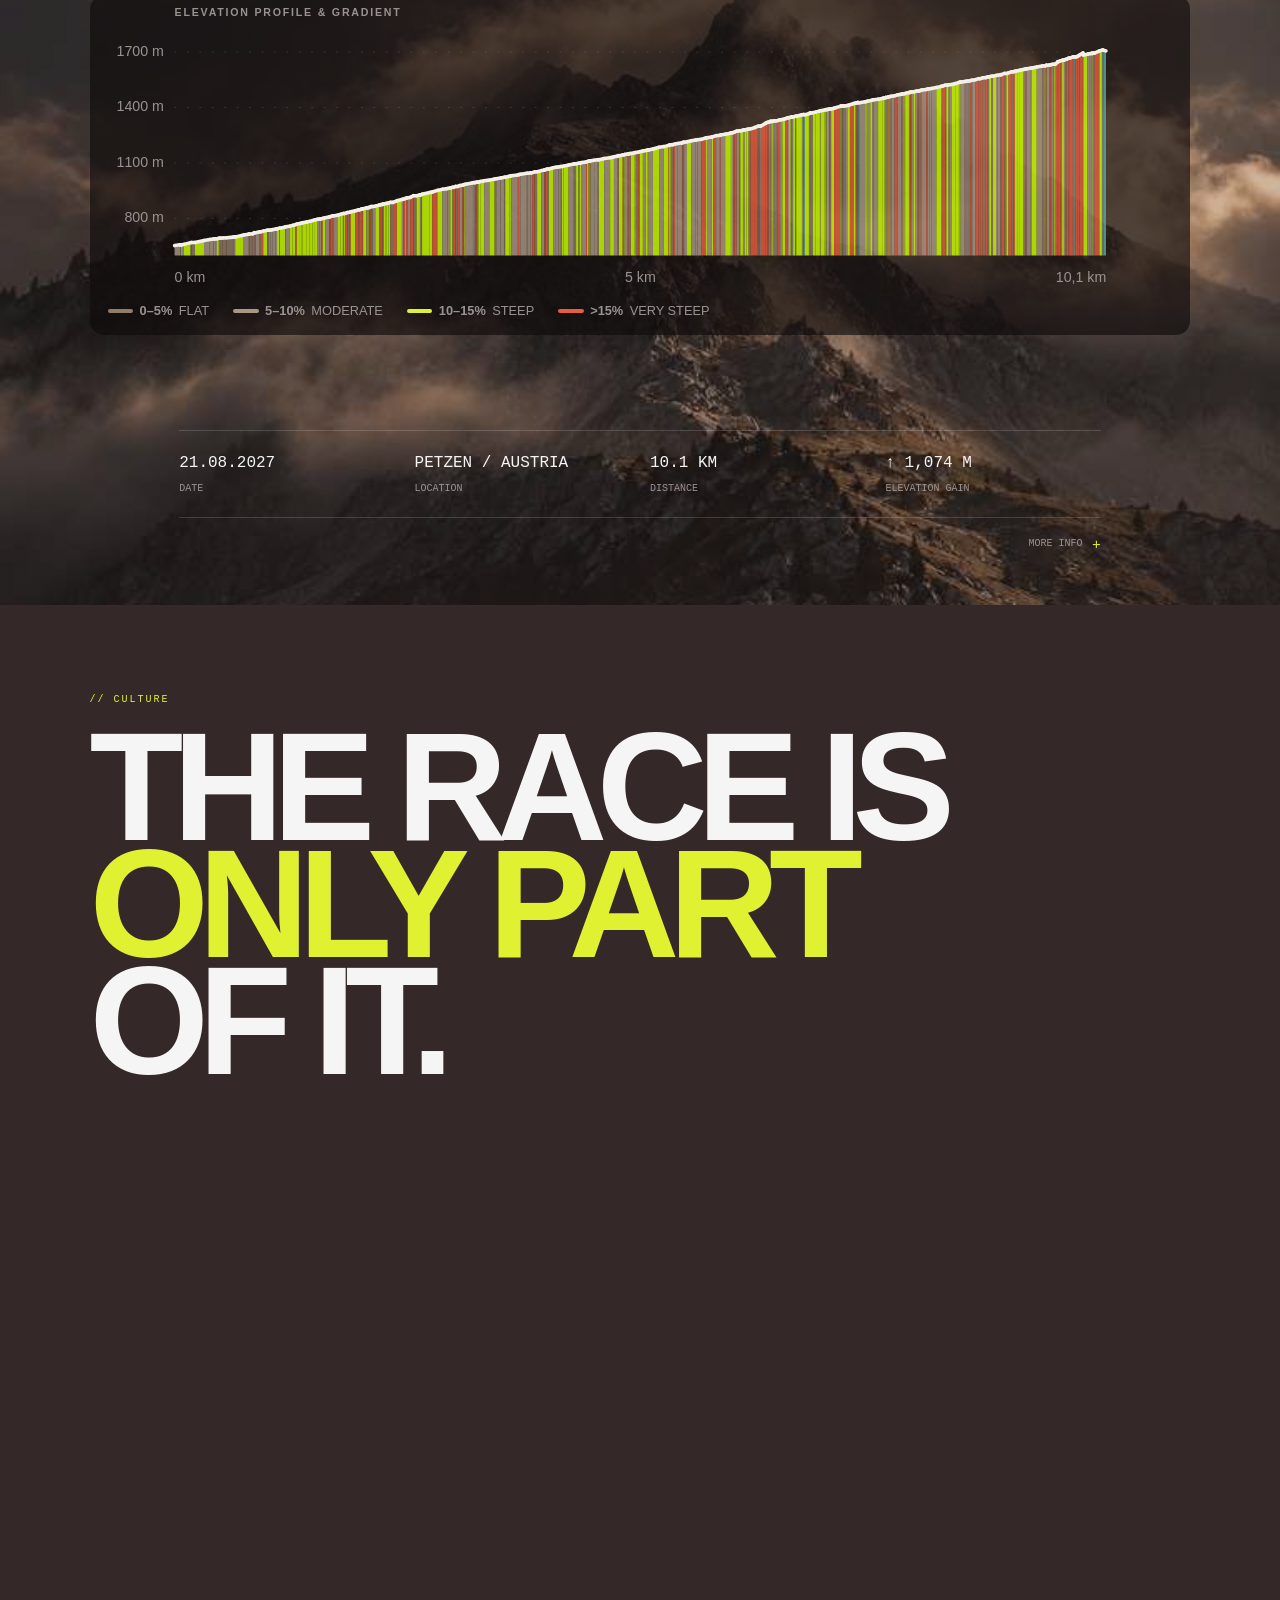
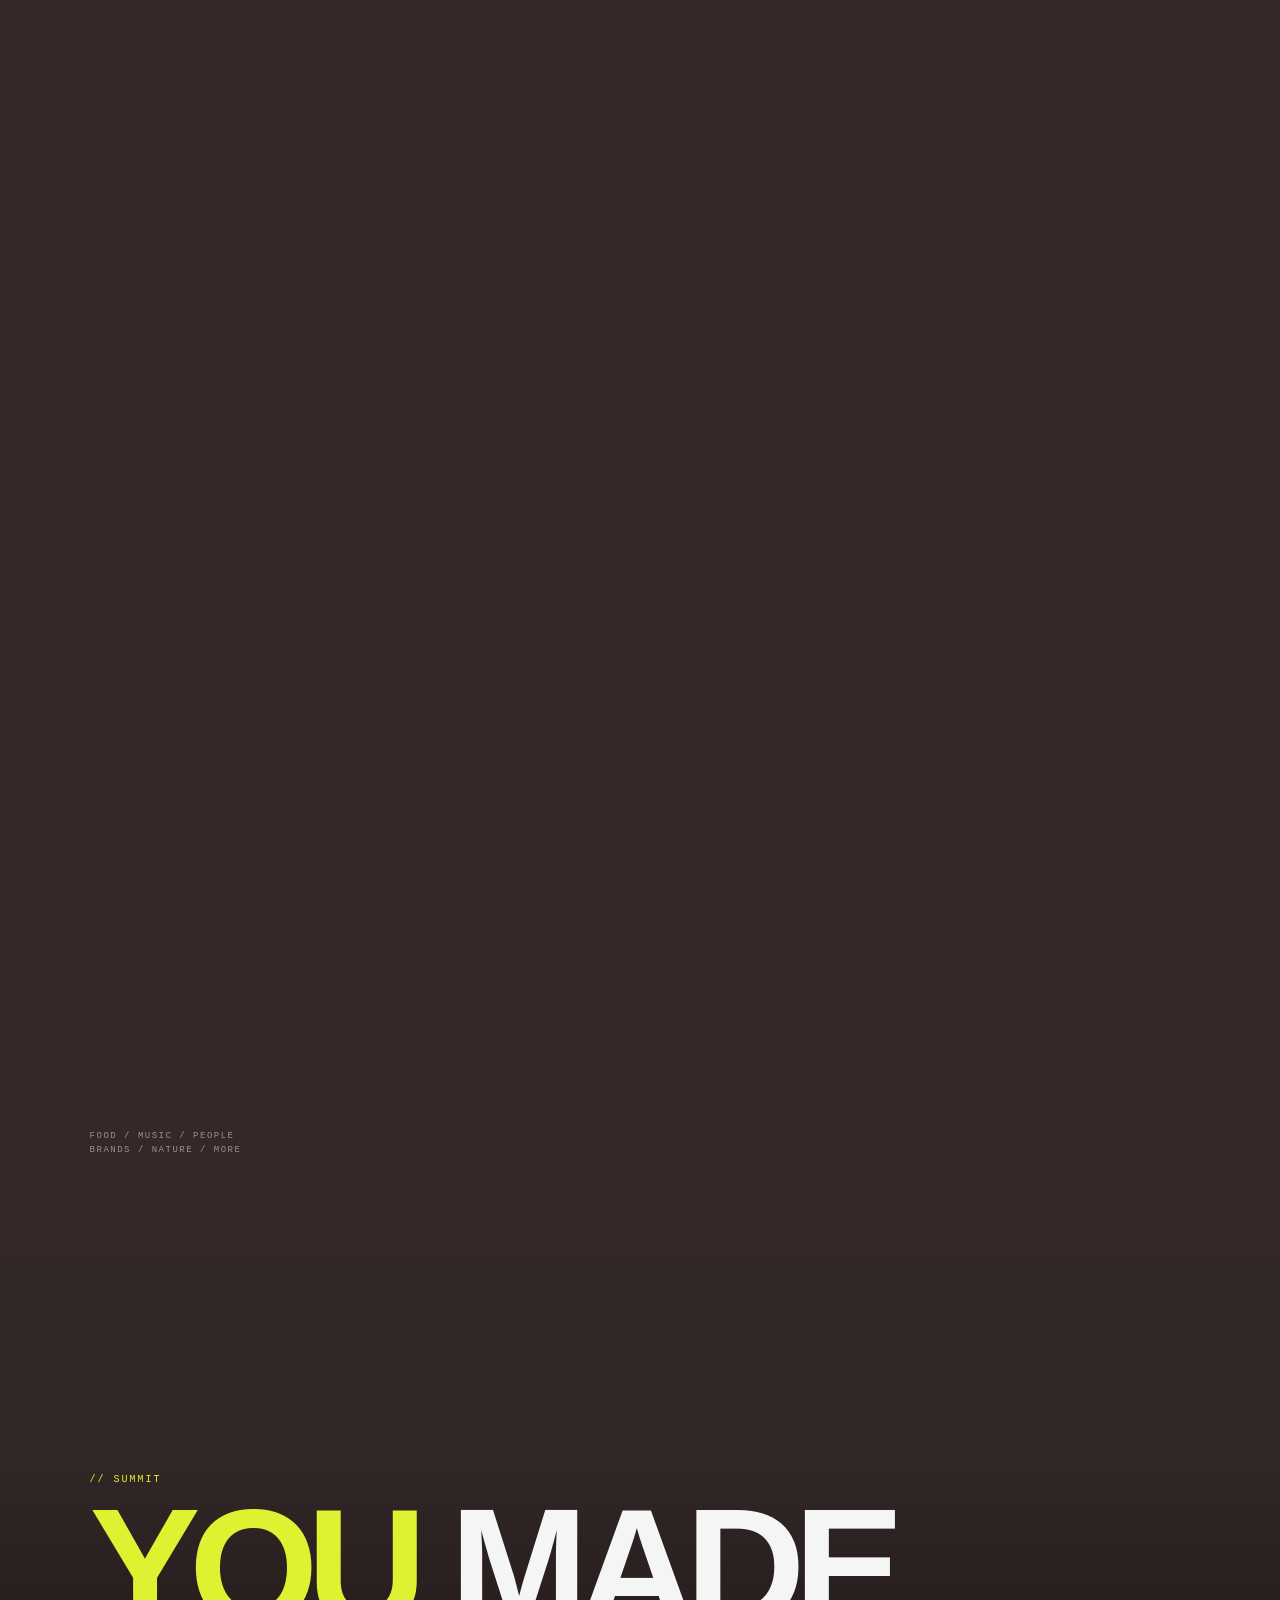
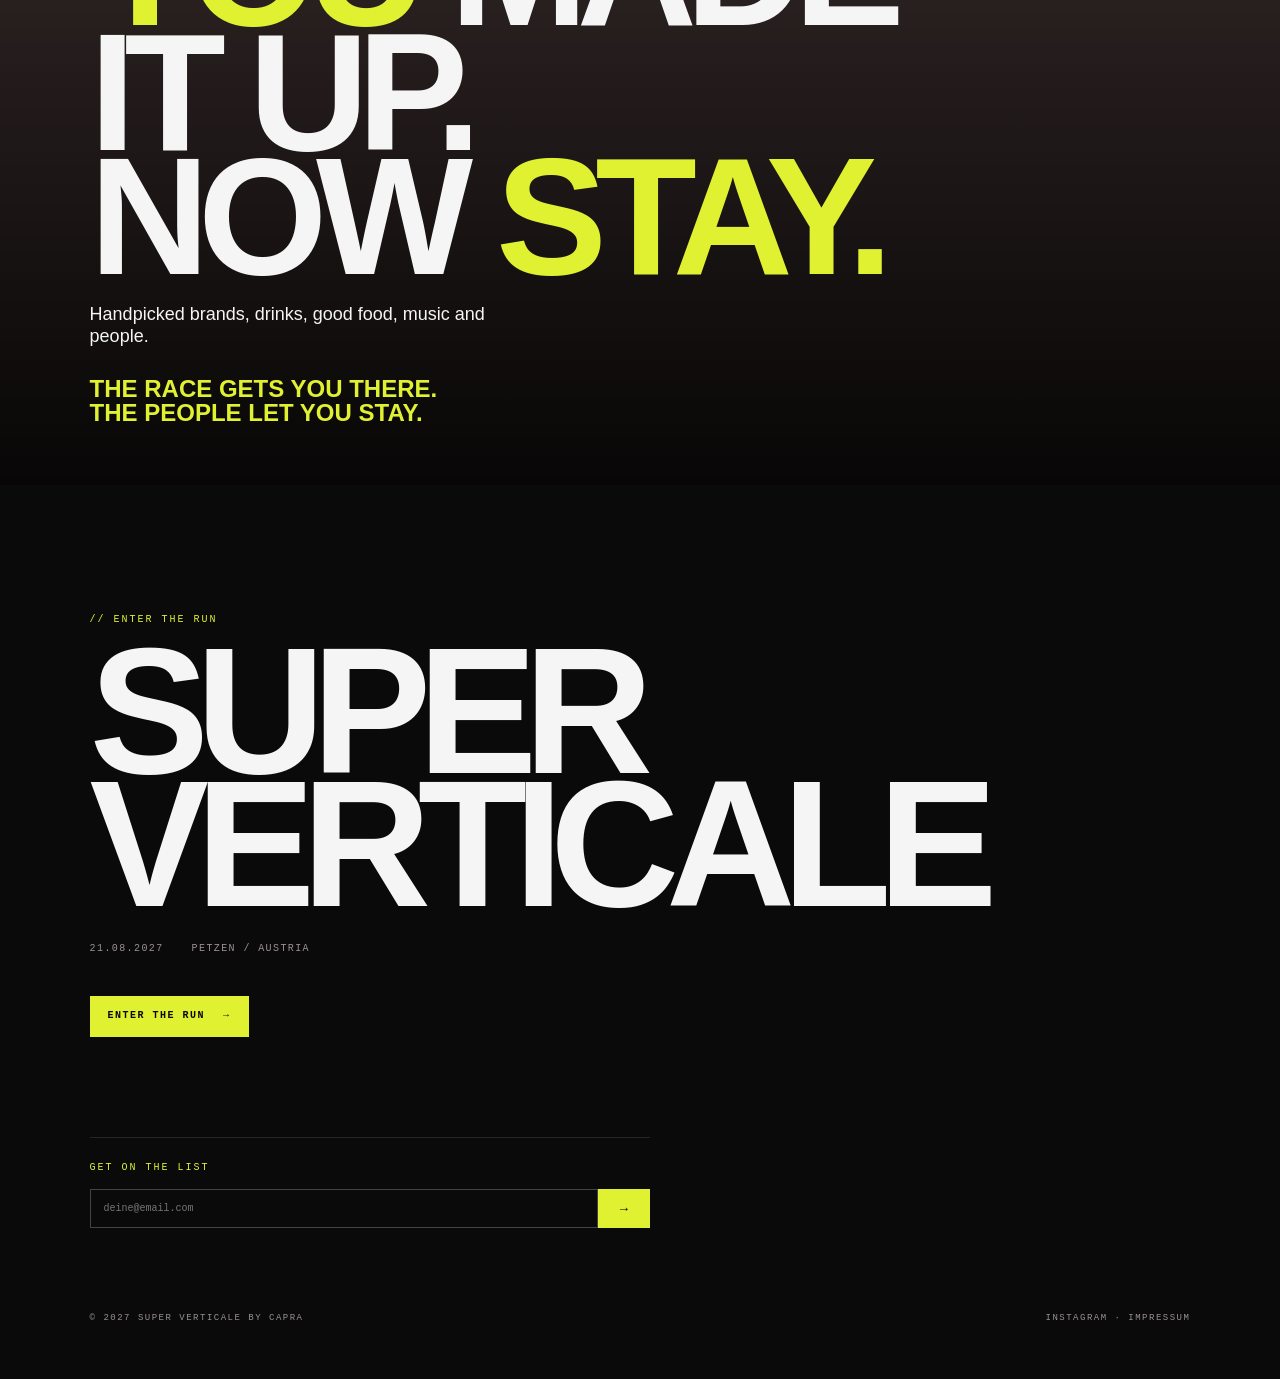
==== commit 1b46f81d: "new icon for race modes" ====
--- a/index.html
+++ b/index.html
@@ -356,7 +356,7 @@
               <span>VERTICAL</span>
             </button>
             <button class="concept-selector-item" type="button" data-concept="experience" aria-label="Experience concept" aria-selected="false" role="tab" aria-controls="concept-display-panel">
-              <img src="assets/logos/icons/Icon_Curated.svg" alt="" aria-hidden="true">
+              <img src="assets/logos/icons/Icon_RaceModes.svg" alt="" aria-hidden="true">
               <span>RACE MODES</span>
             </button>
             <button class="concept-selector-item" type="button" data-concept="curated" aria-label="Curated concept" aria-selected="false" role="tab" aria-controls="concept-display-panel">
@@ -387,7 +387,7 @@
               <span>VERTICAL</span>
             </button>
             <button class="concept-horizontal-nav-item" type="button" data-concept="experience" aria-label="Experience concept" aria-selected="false" role="tab" aria-controls="concept-horizontal-panel">
-              <img src="assets/logos/icons/Icon_Curated.svg" alt="" aria-hidden="true">
+              <img src="assets/logos/icons/Icon_RaceModes.svg" alt="" aria-hidden="true">
               <span>RACE MODES</span>
             </button>
             <button class="concept-horizontal-nav-item" type="button" data-concept="curated" aria-label="Curated concept" aria-selected="false" role="tab" aria-controls="concept-horizontal-panel">
--- a/css/sections.css
+++ b/css/sections.css
@@ -958,9 +958,10 @@
 
 .route-visual-card,
 .elevation-card {
-  border: 1px solid rgba(244, 239, 231, .14);
+  border: 0px solid transparent;
   border-radius: 14px;
-  background: rgba(52, 40, 40, .64);
+  background: rgba(16, 11, 11, .66);
+  box-shadow: inset 0 1px 0 rgba(244, 239, 231, .06);
 }
 
 .route-visual-card {
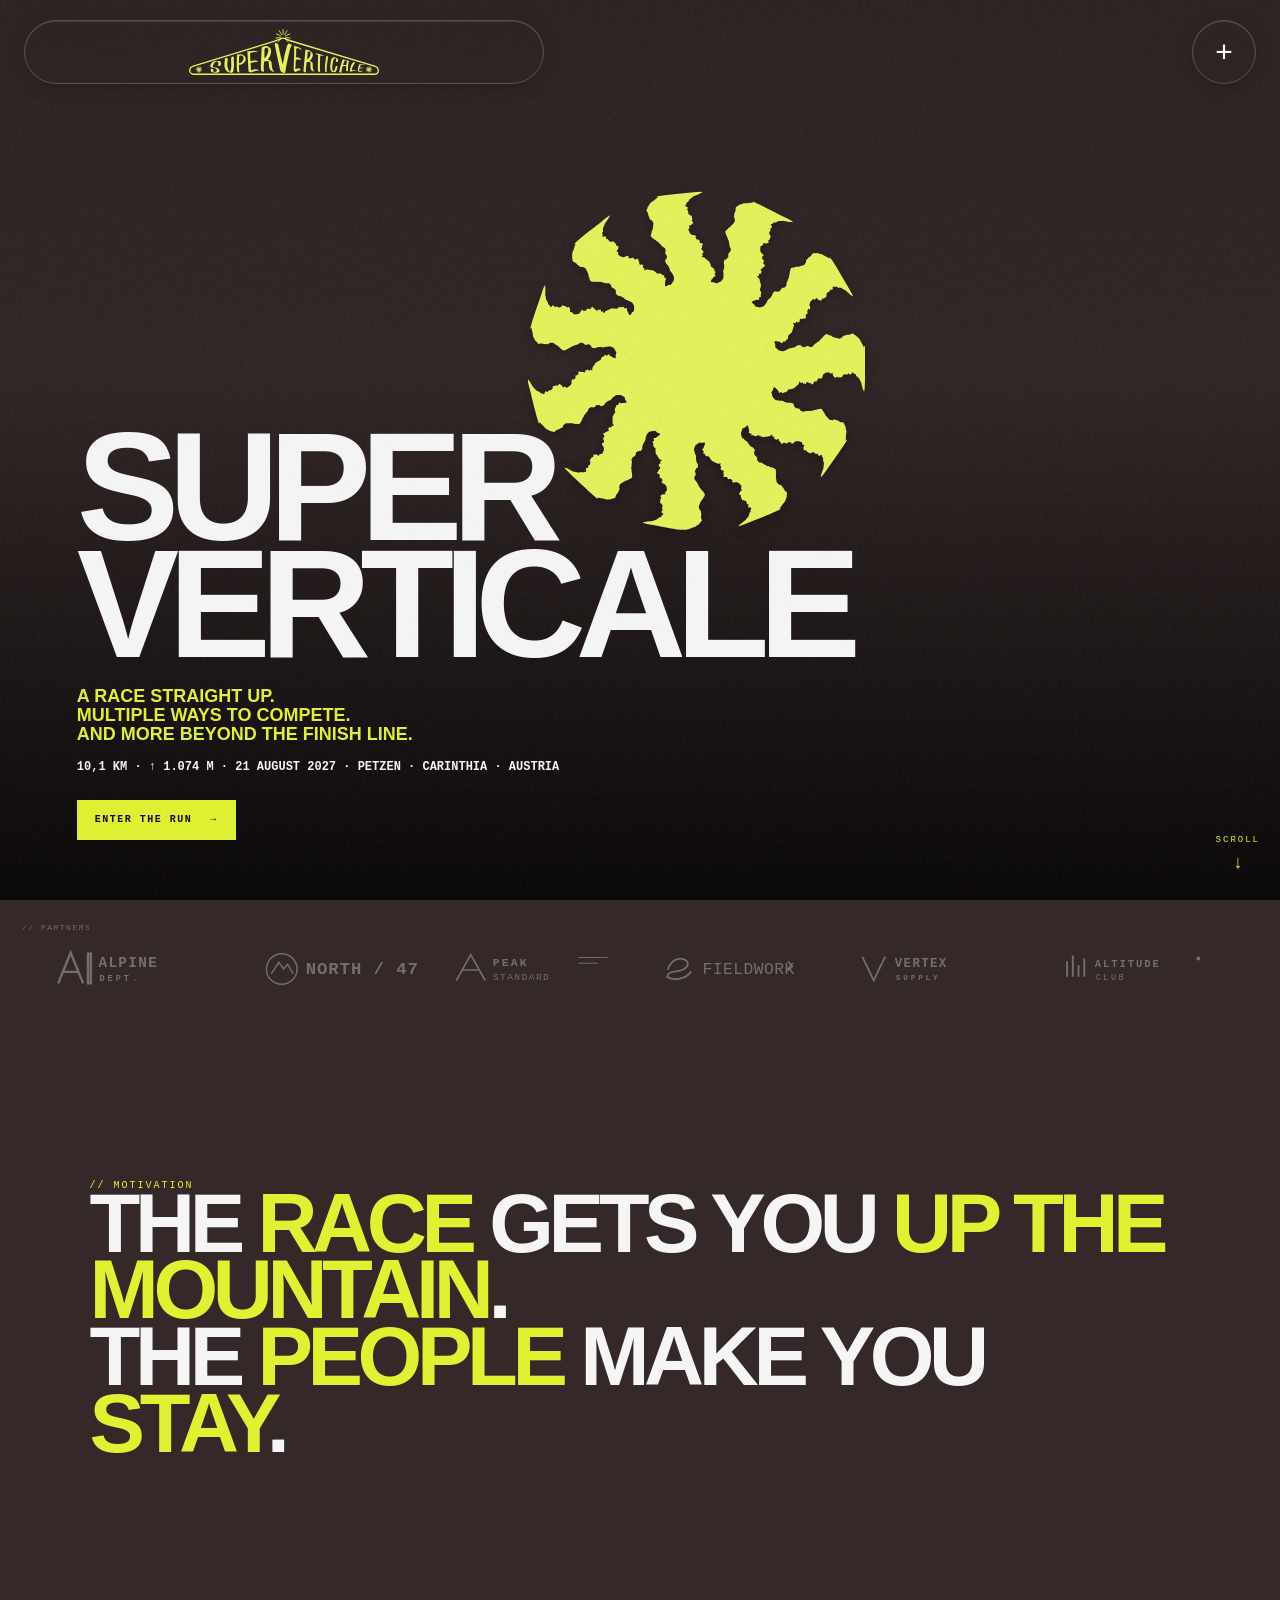
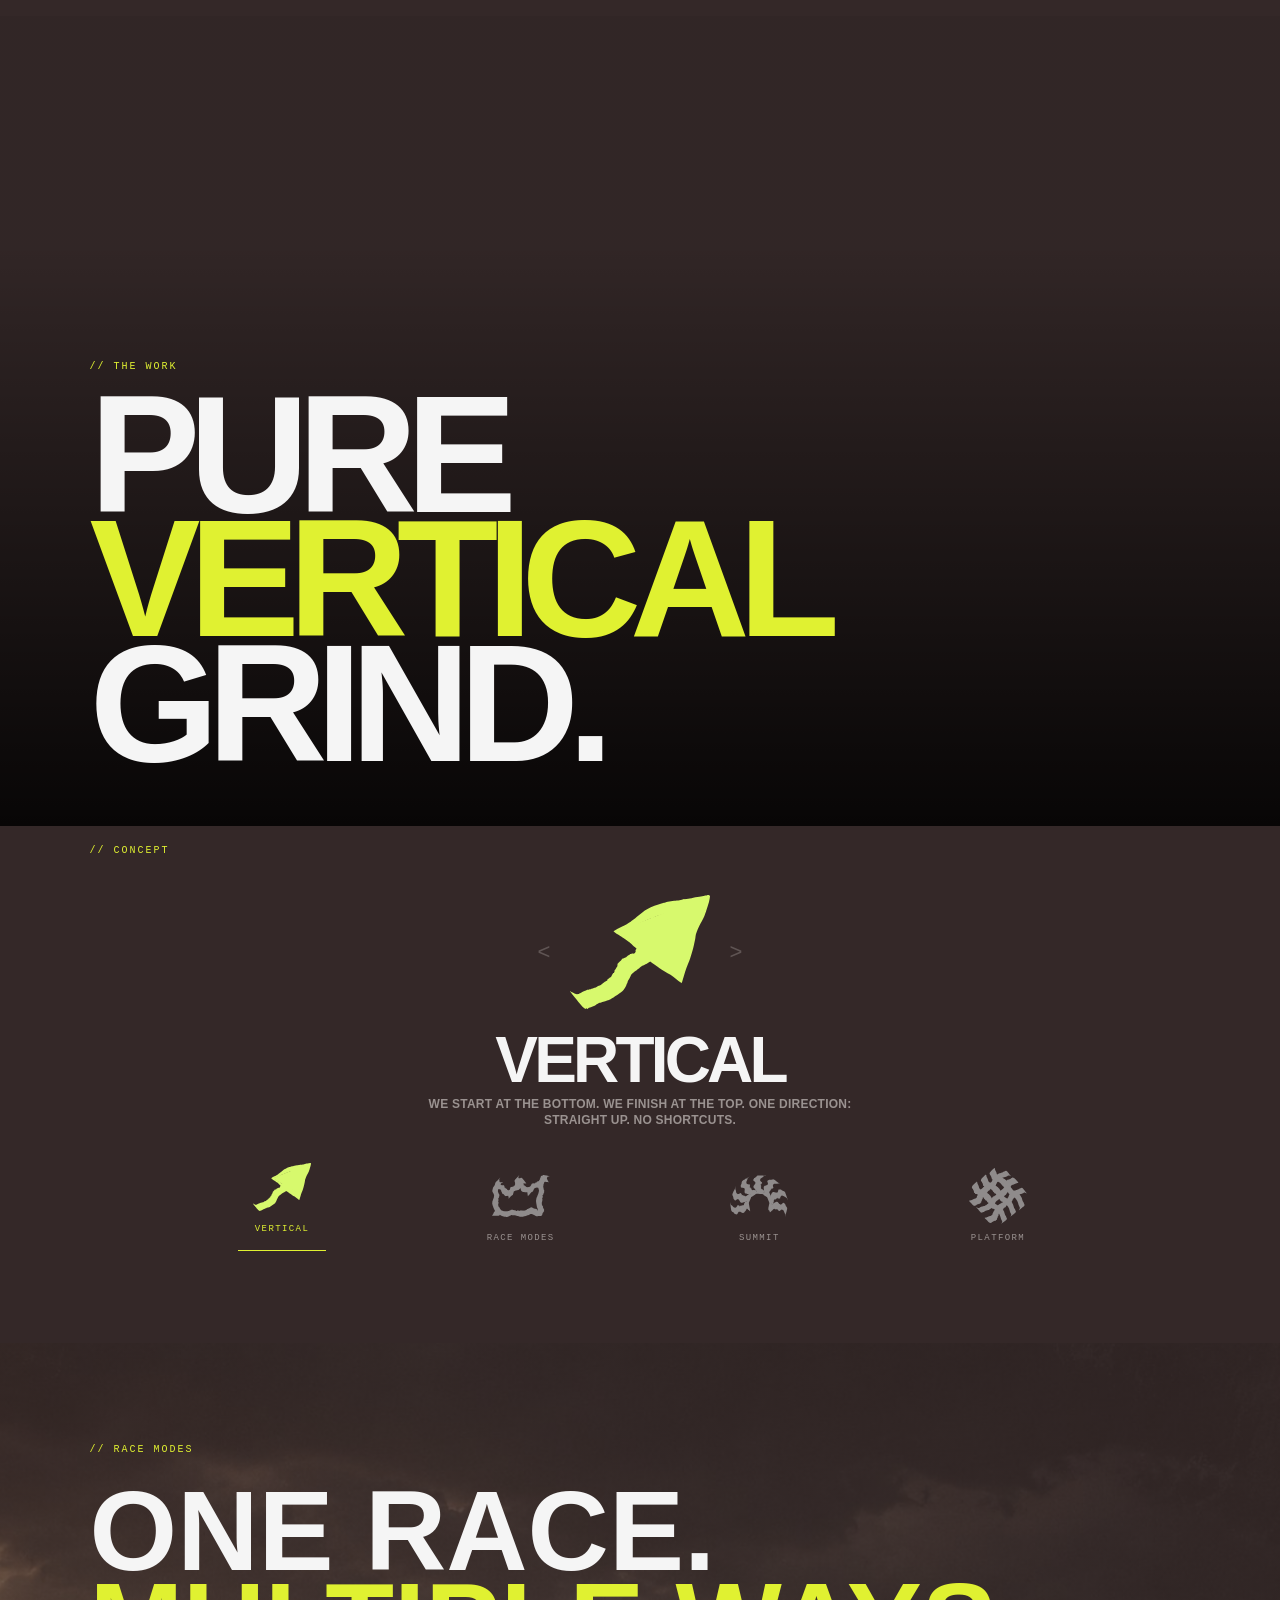
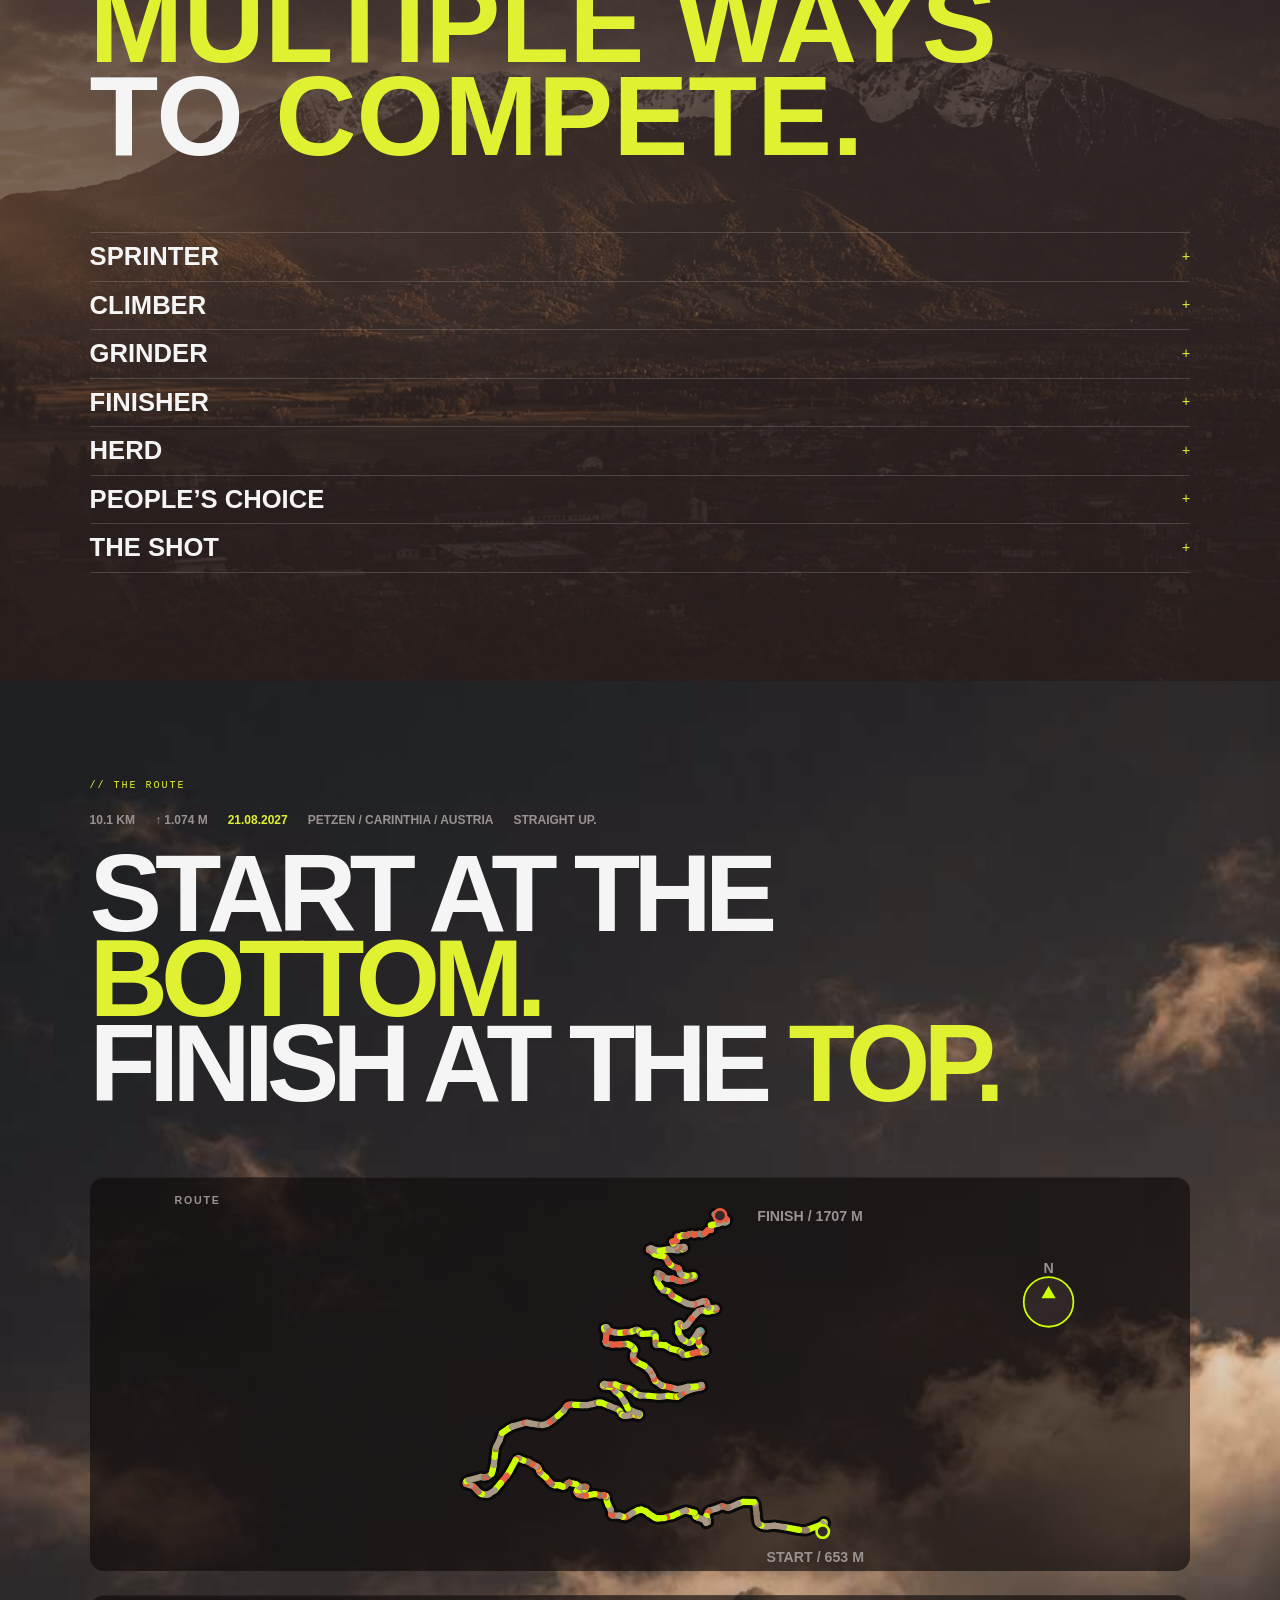
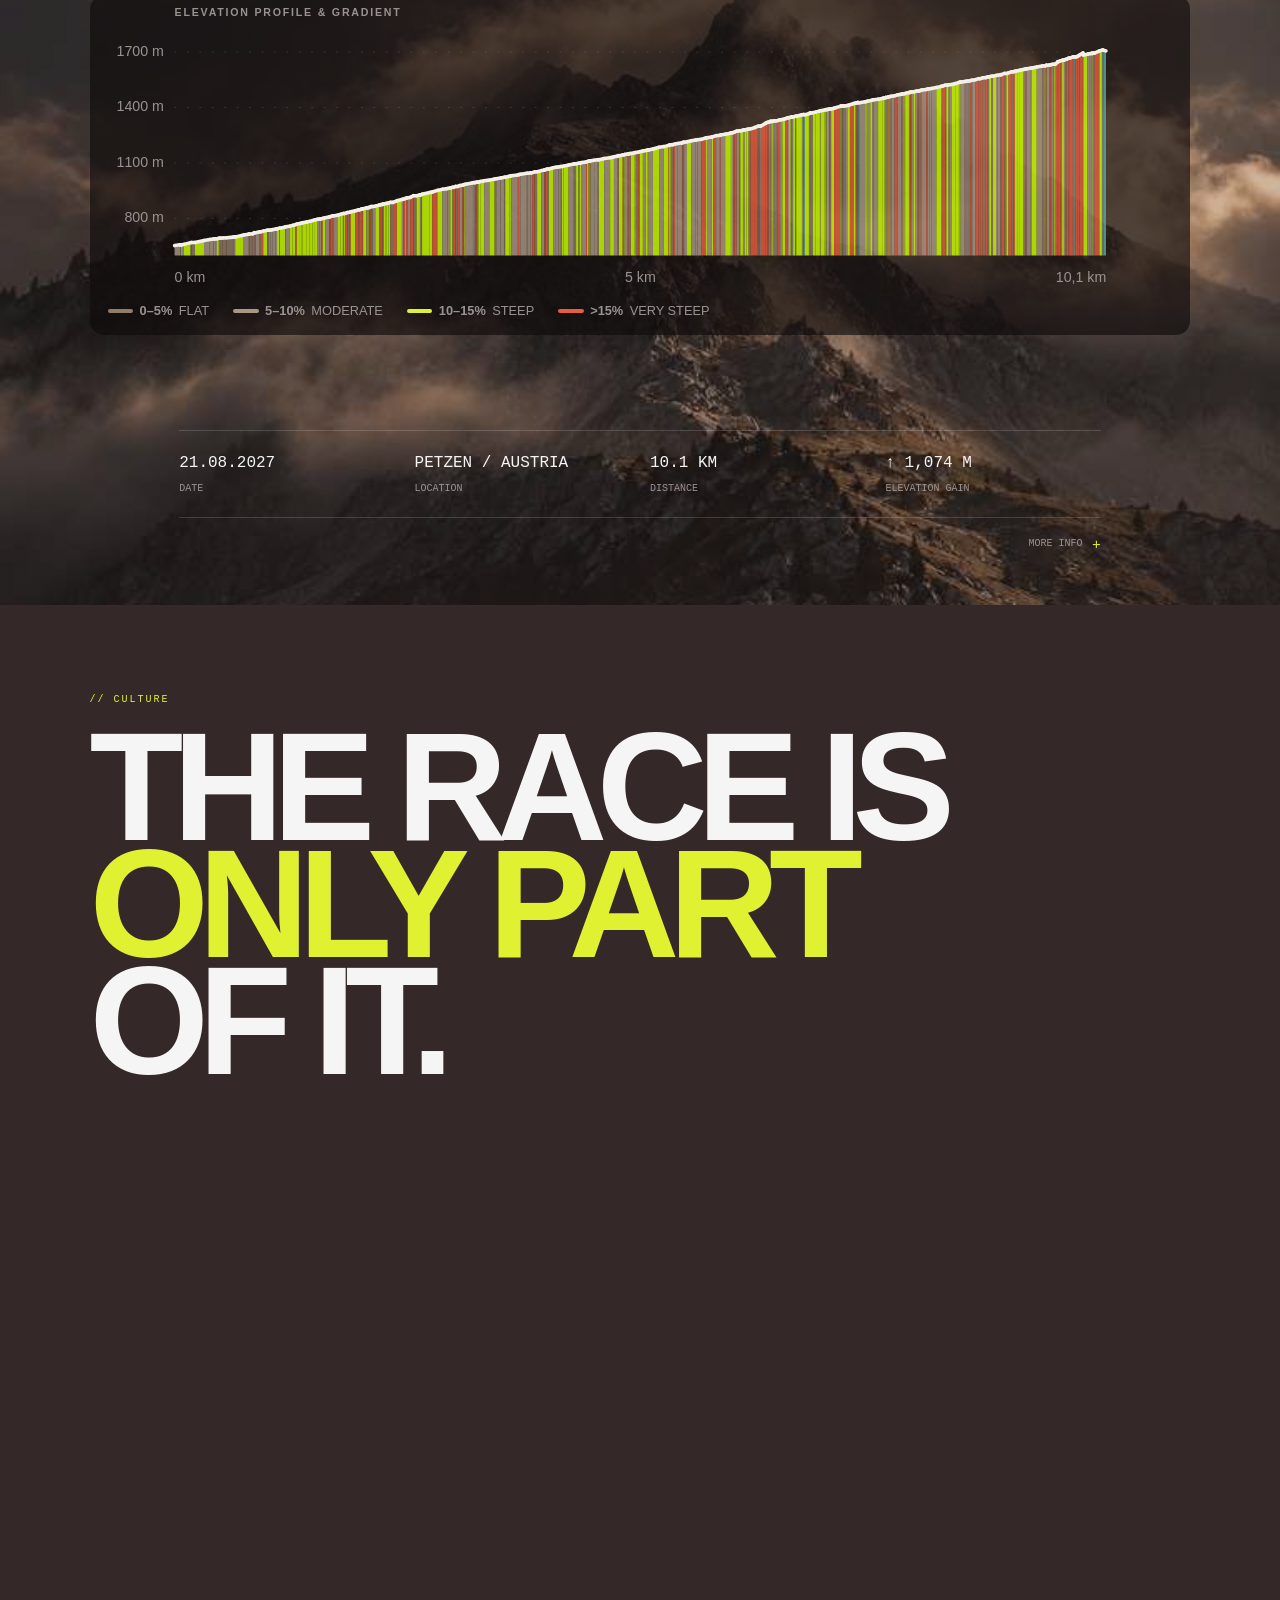
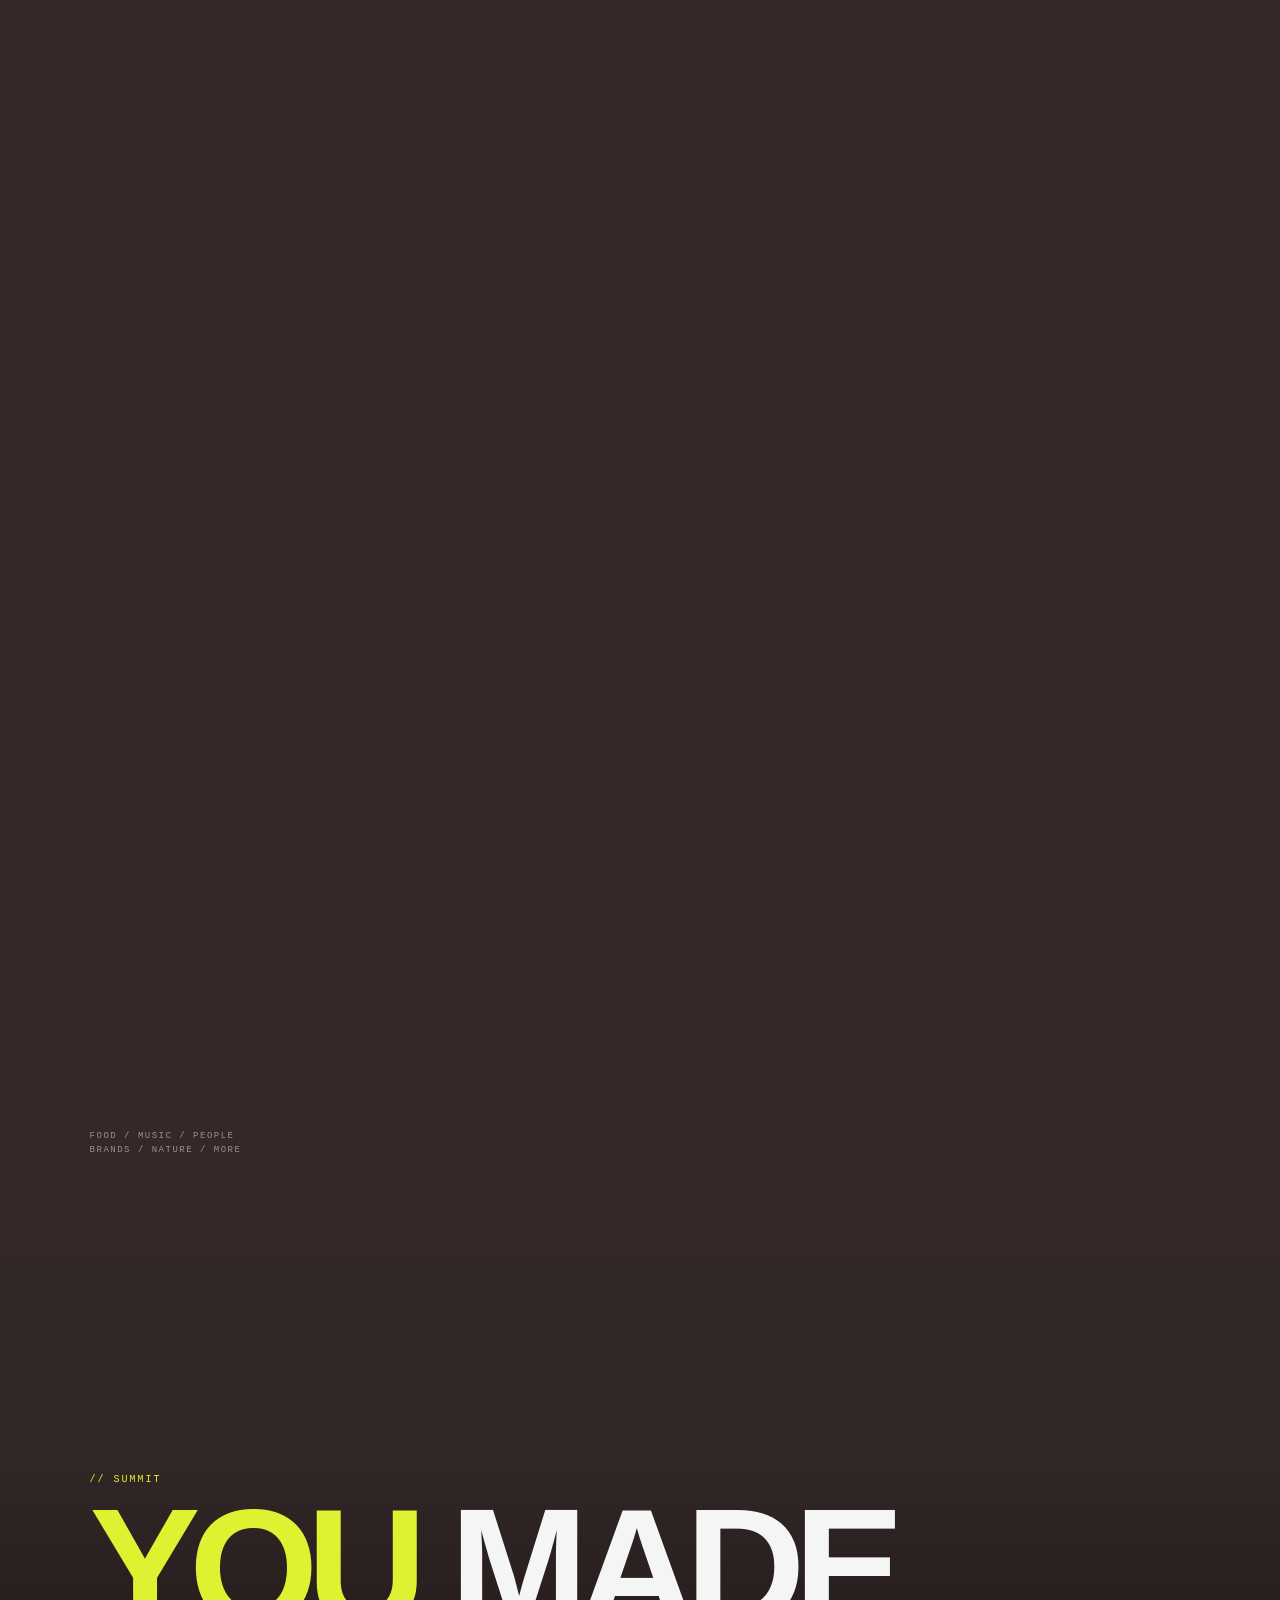
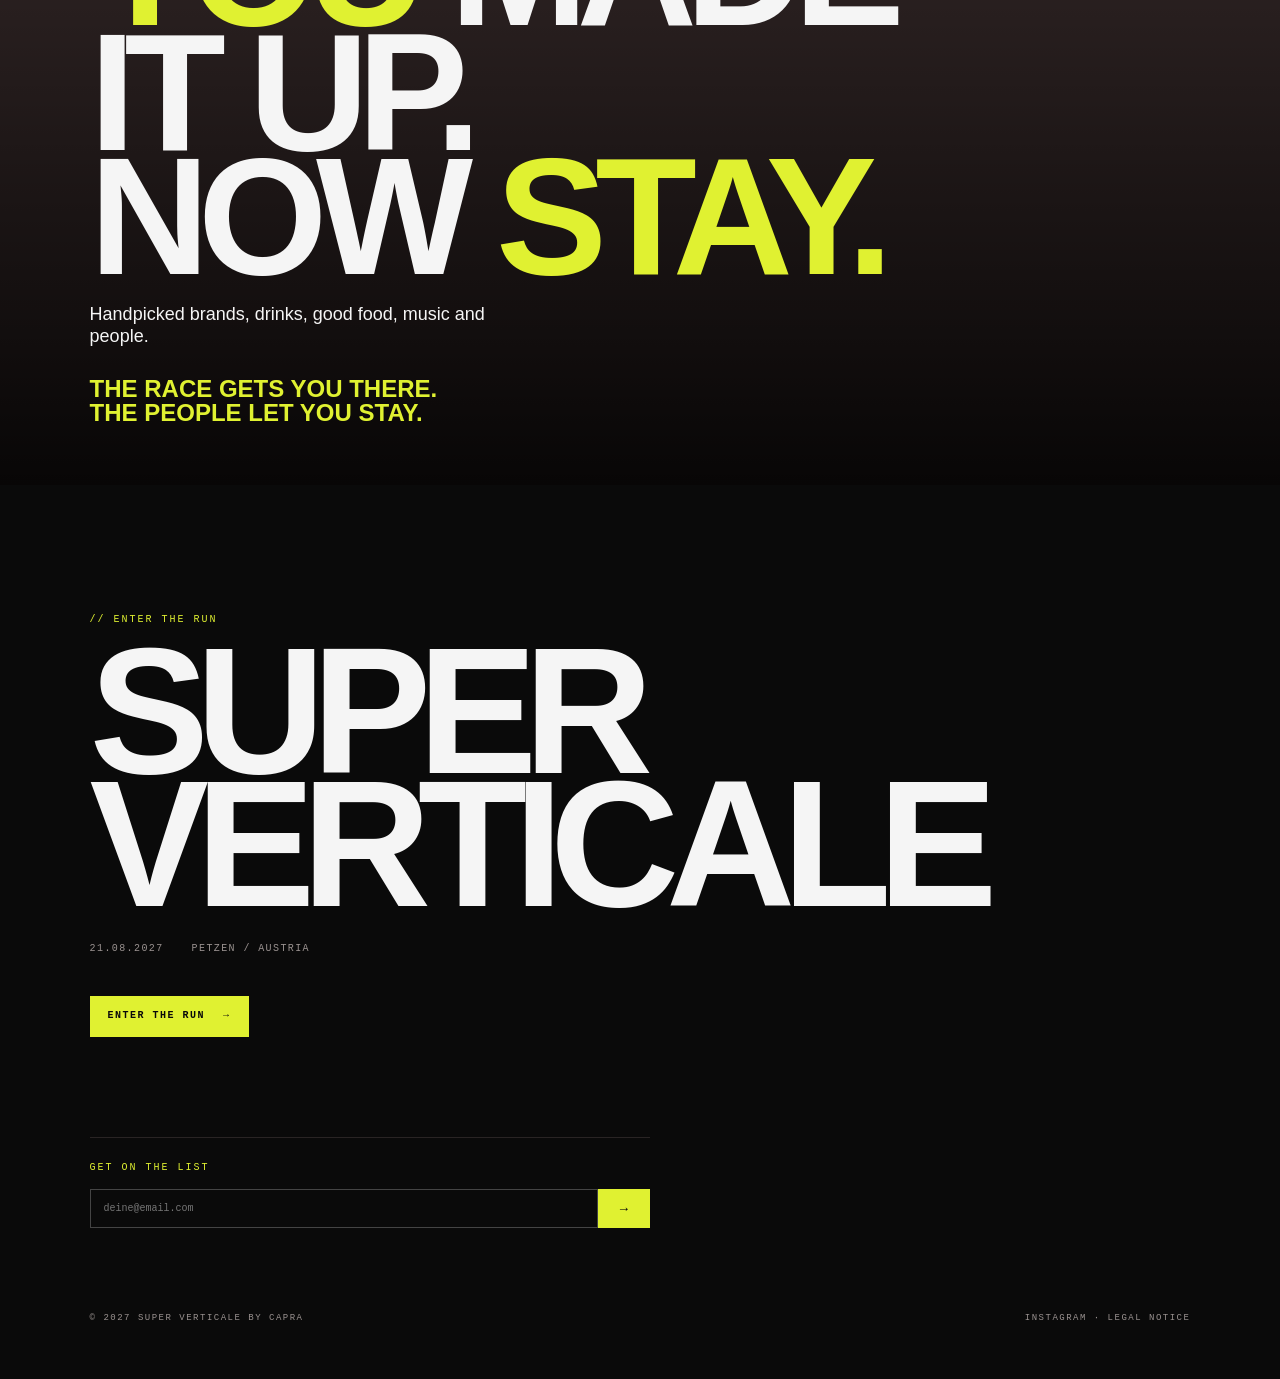
==== commit 42b19de5: "legal notice added" ====
--- a/index.html
+++ b/index.html
@@ -564,7 +564,7 @@
 
     <footer class="footer">
       <span>© 2027 Super Verticale by Capra</span>
-      <span>Instagram · Impressum</span>
+      <span>Instagram · <a href="legal-notice.html">Legal Notice</a></span>
     </footer>
   </div>
 
--- a/css/sections.css
+++ b/css/sections.css
@@ -1543,3 +1543,46 @@
   letter-spacing: 1.5px;
   text-transform: uppercase;
 }
+
+/* LEGAL NOTICE */
+
+.legal {
+  min-height: 100svh;
+  padding: 160px 22px 90px;
+}
+
+.legal-inner {
+  max-width: 720px;
+}
+
+.legal h1 {
+  font-size: clamp(40px, 8vw, 80px);
+  font-weight: 400;
+  line-height: .95;
+  text-transform: uppercase;
+}
+
+.legal h2 {
+  margin-top: 48px;
+  font-family: var(--mono);
+  font-size: 11px;
+  font-weight: 400;
+  letter-spacing: 1.5px;
+  text-transform: uppercase;
+  color: var(--gray);
+}
+
+.legal address {
+  margin-top: 20px;
+  font-style: normal;
+  font-size: clamp(20px, 2.4vw, 26px);
+  line-height: 1.4;
+}
+
+.legal address a {
+  border-bottom: 1px solid var(--line);
+}
+
+@media (min-width: 769px) {
+  .legal { padding: 220px 7vw 120px; }
+}
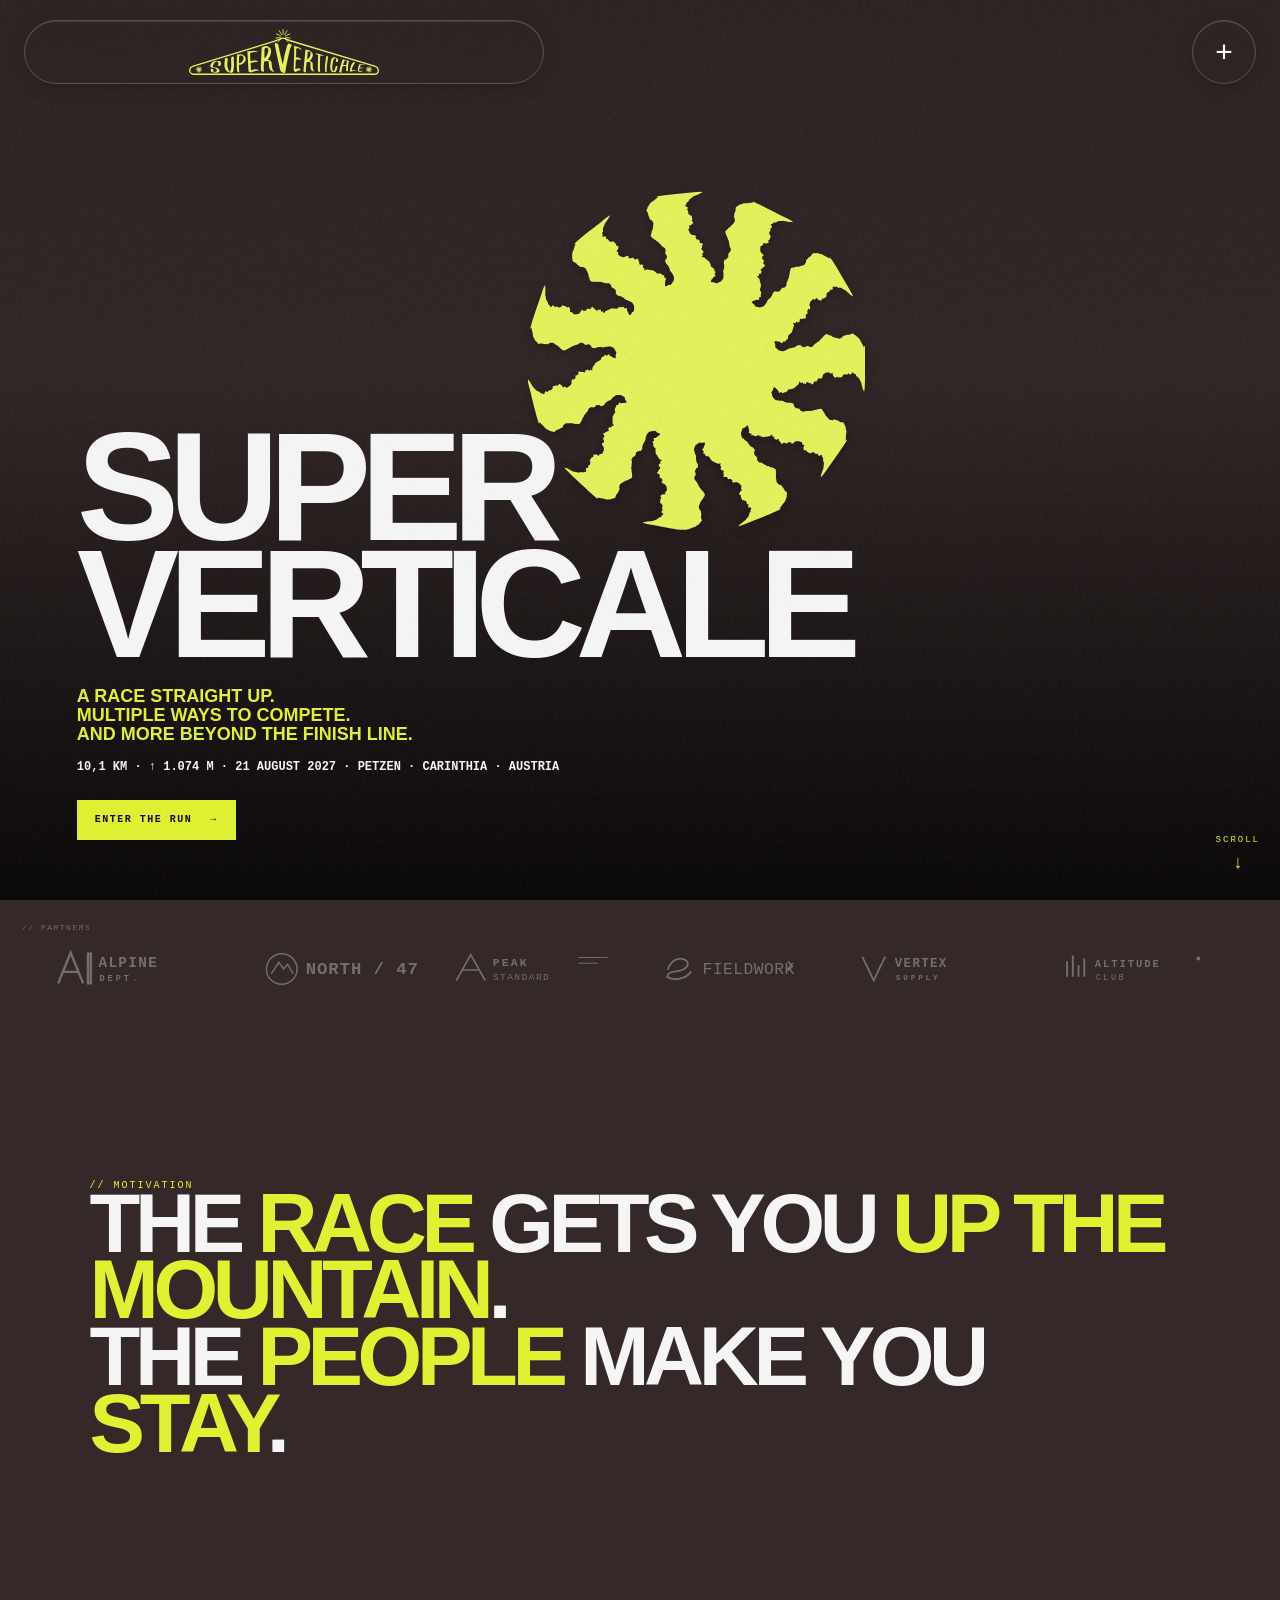
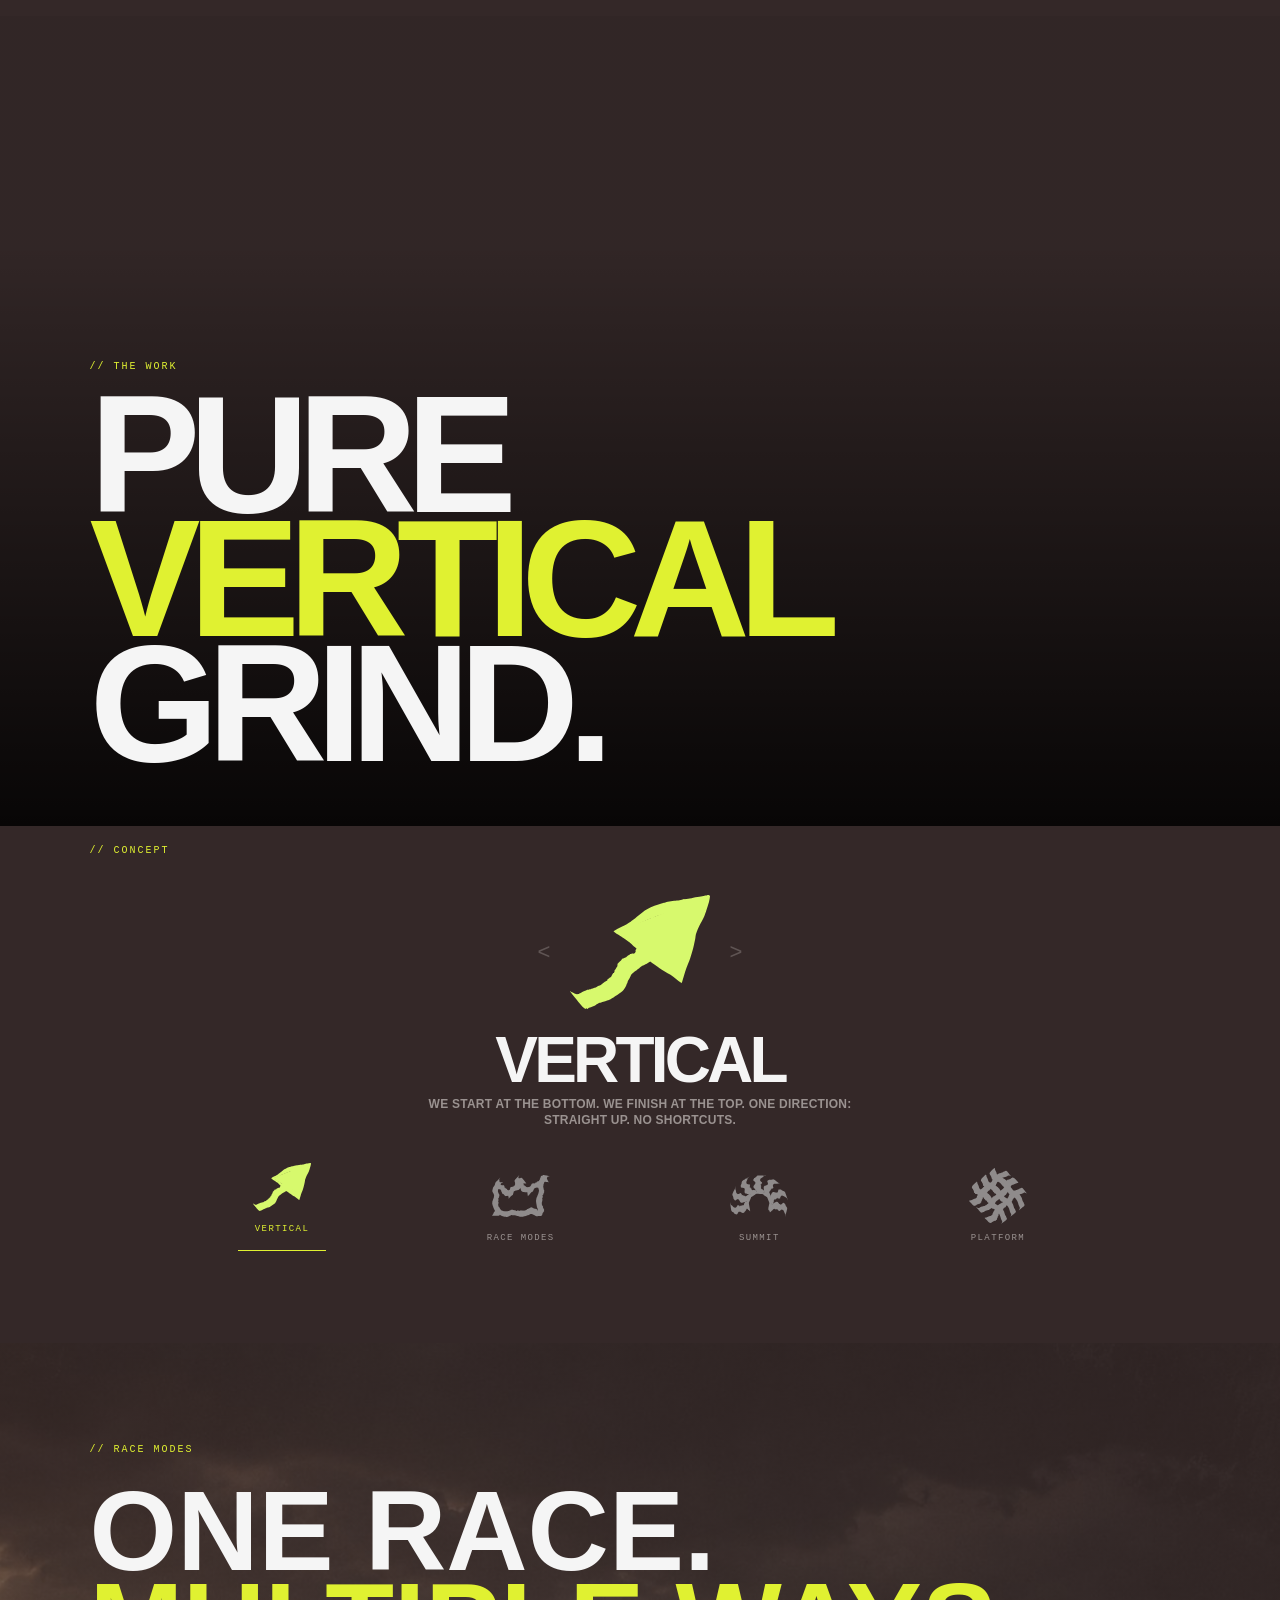
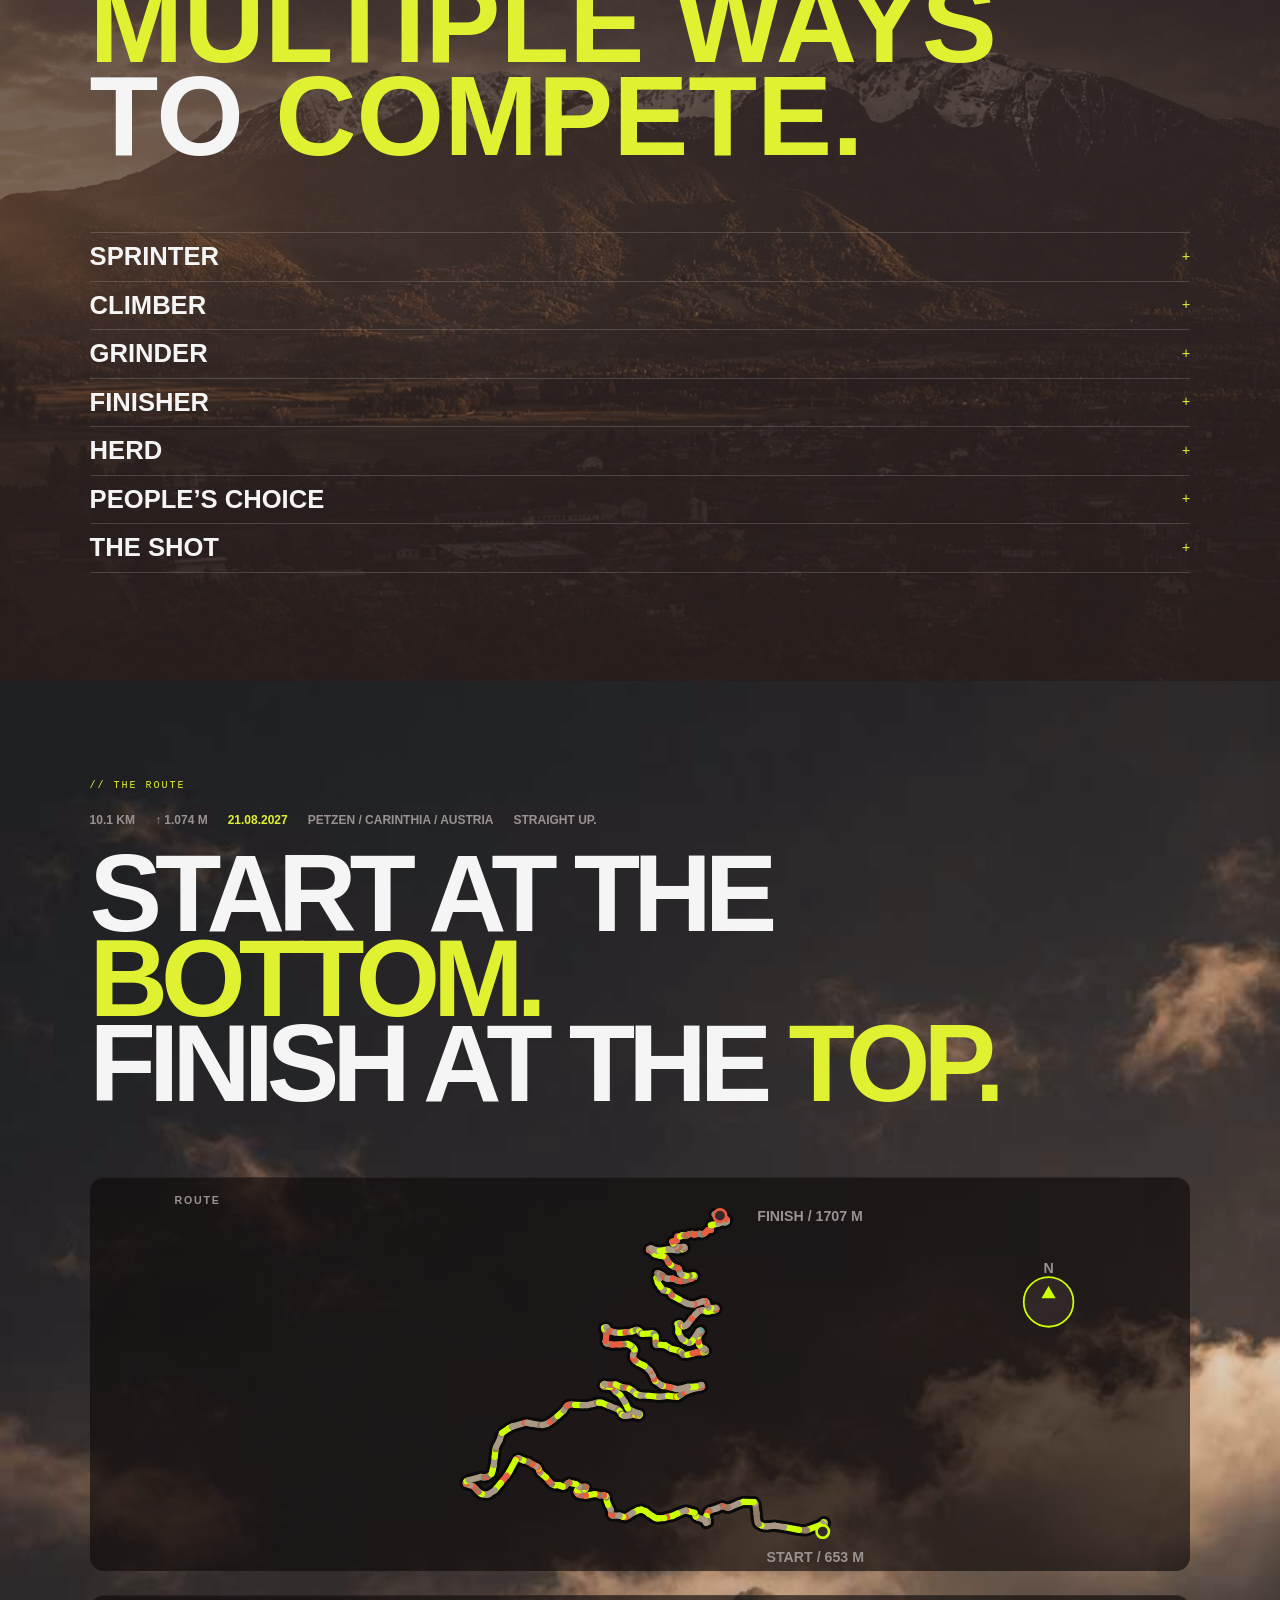
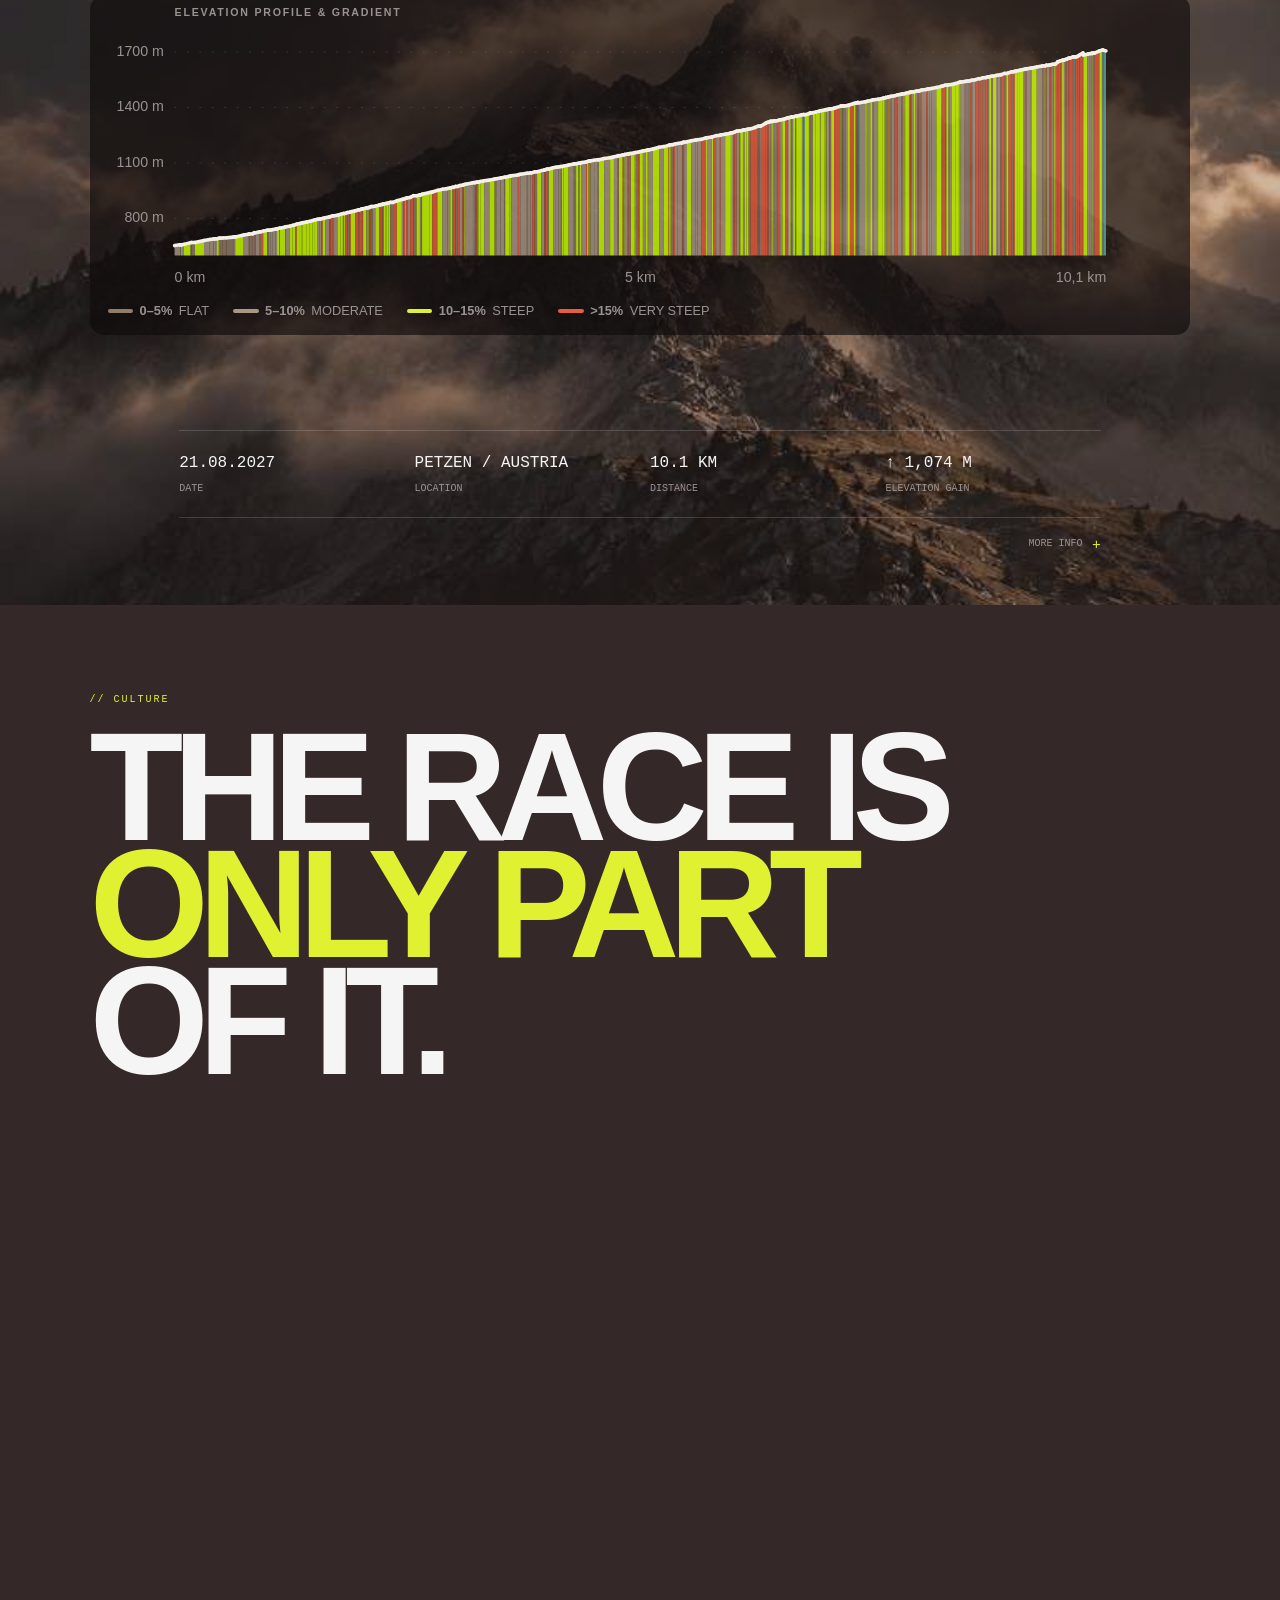
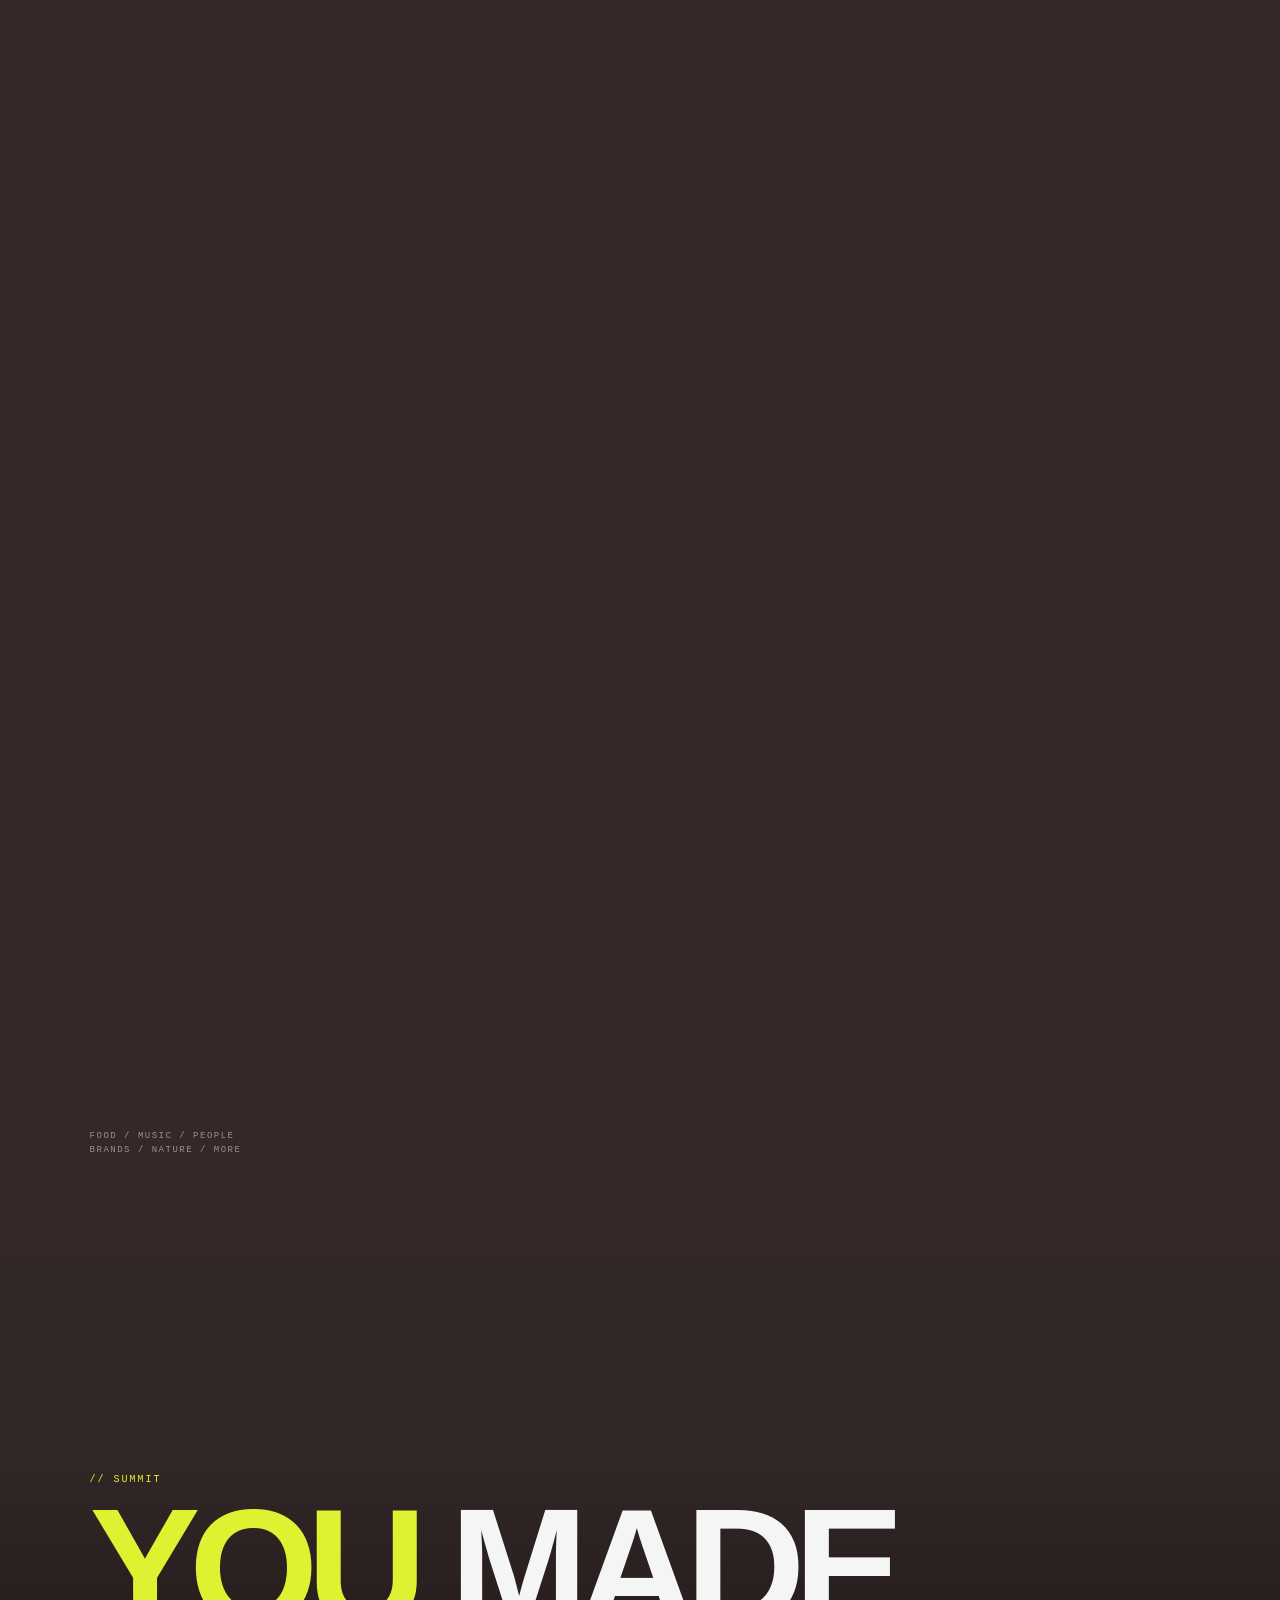
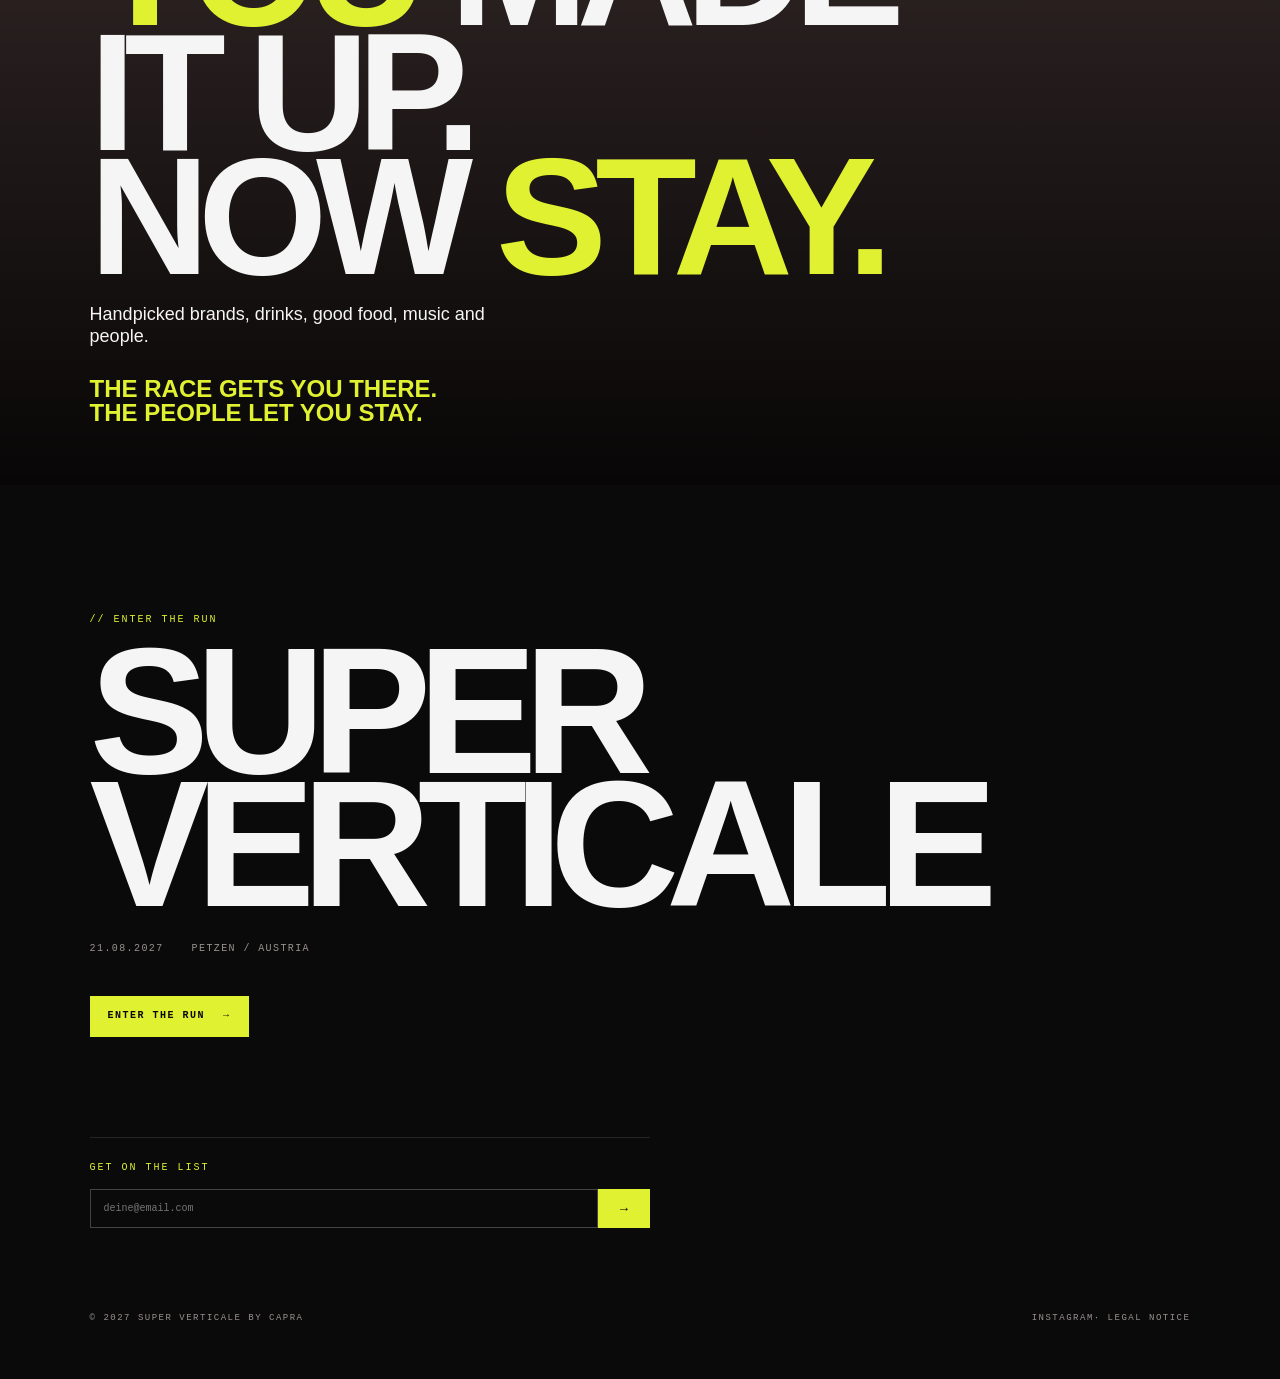
==== commit 5196de87: "insta link" ====
--- a/index.html
+++ b/index.html
@@ -564,7 +564,7 @@
 
     <footer class="footer">
       <span>© 2027 Super Verticale by Capra</span>
-      <span>Instagram · <a href="legal-notice.html">Legal Notice</a></span>
+      <span><a href="https://www.instagram.com/superverticale">Instagram</a>· <a href="legal-notice.html">Legal Notice</a></span>
     </footer>
   </div>
 
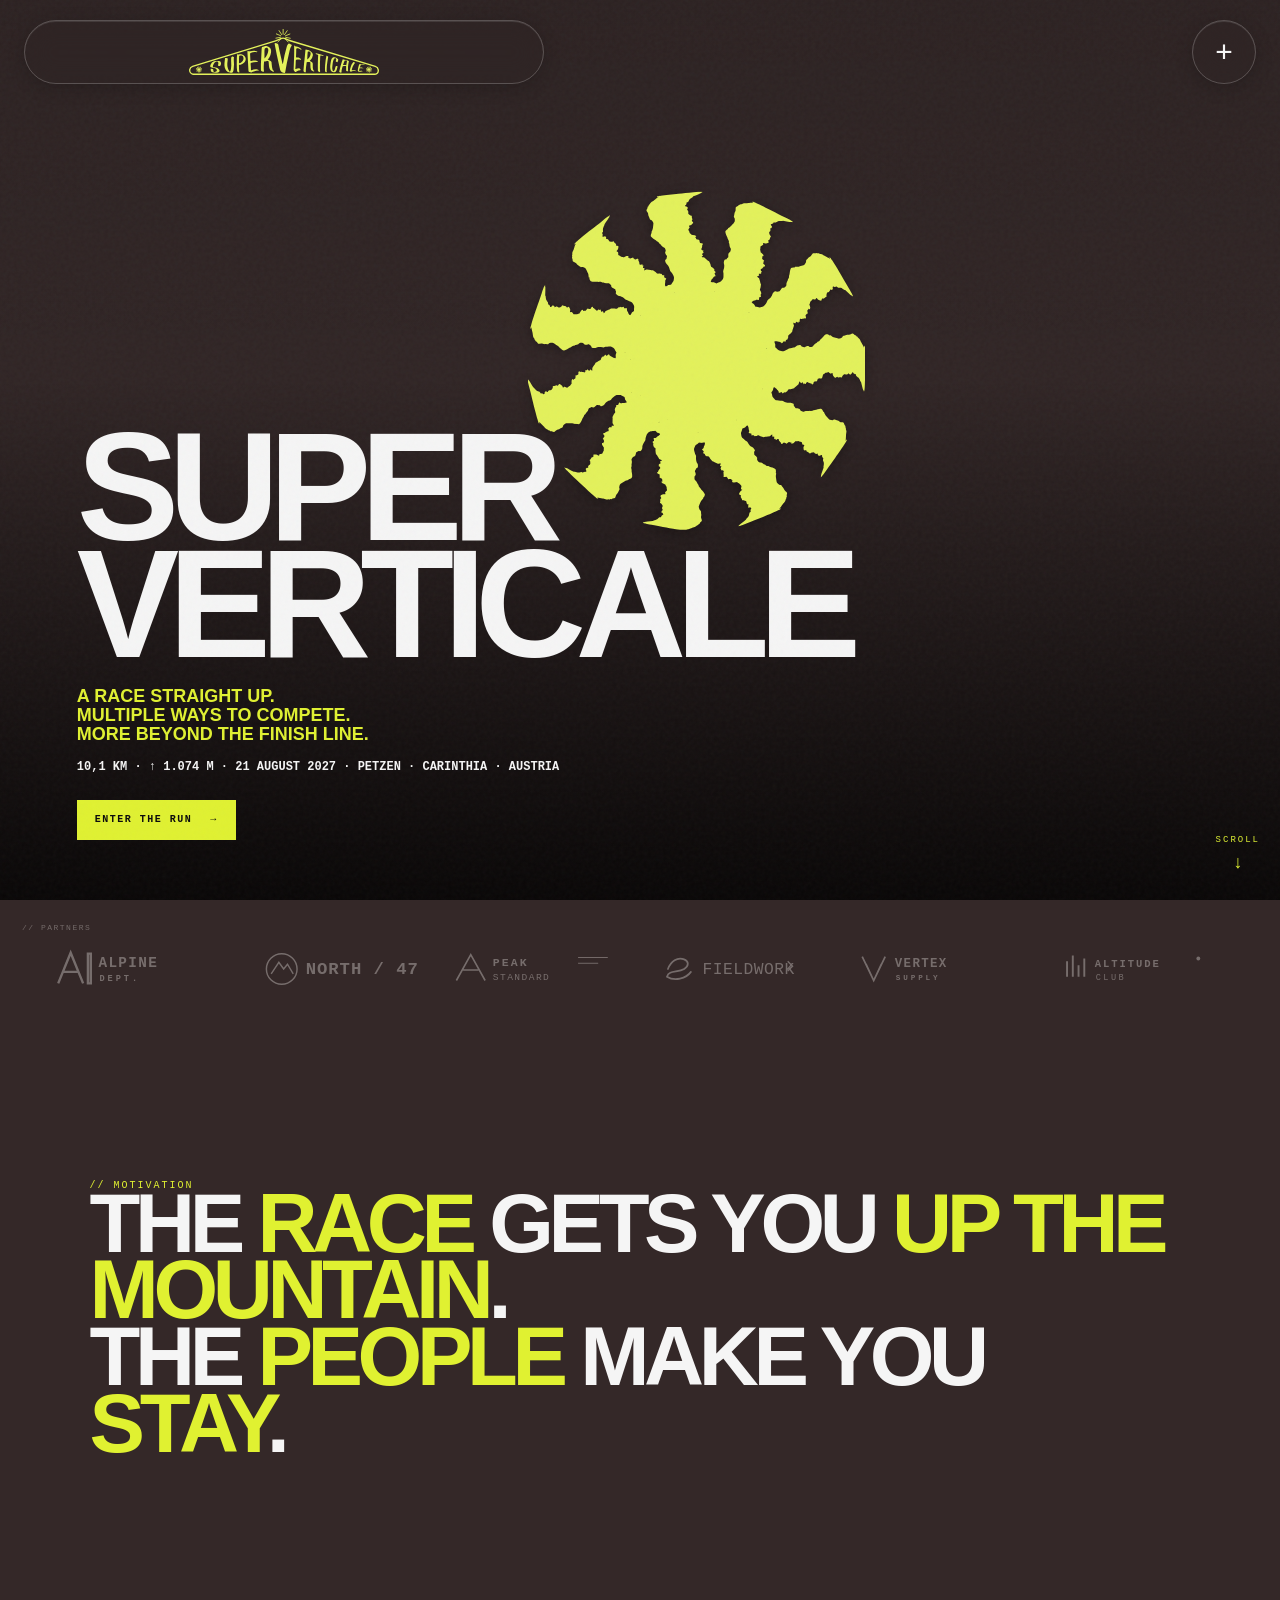
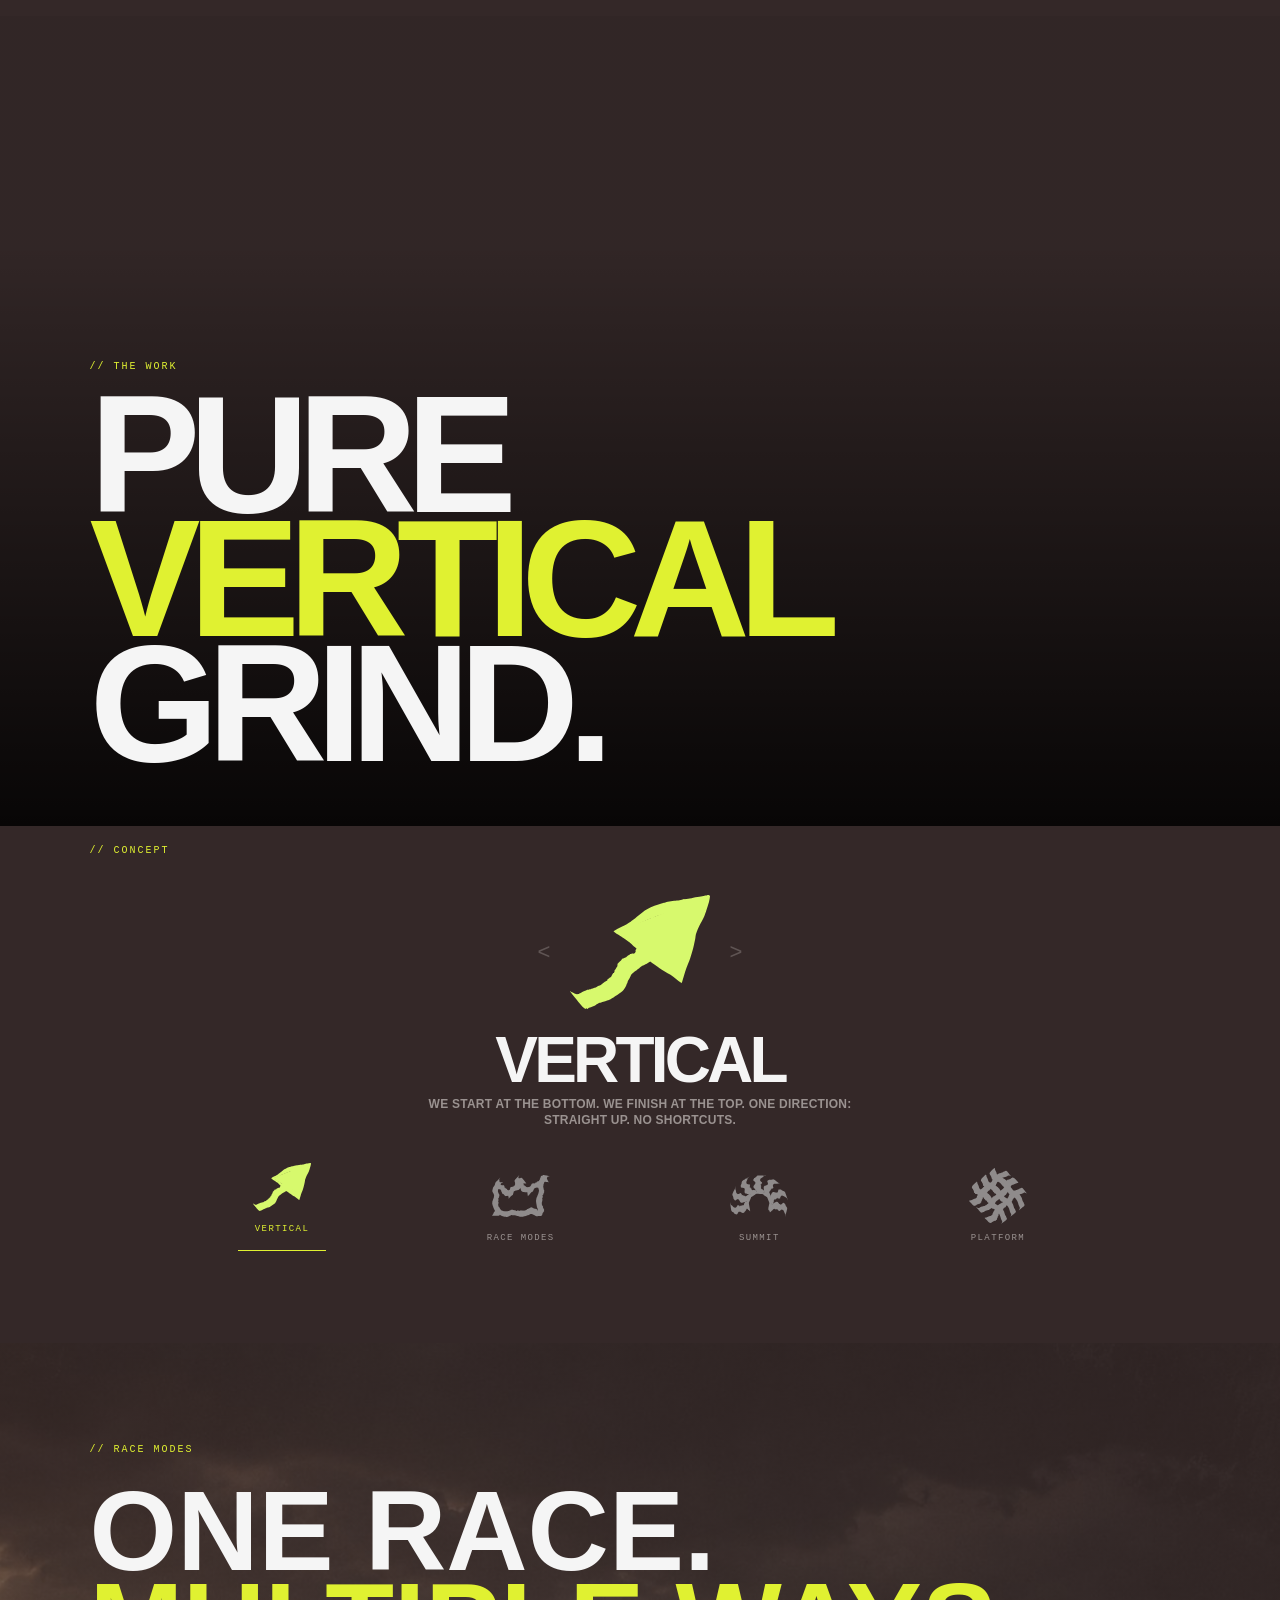
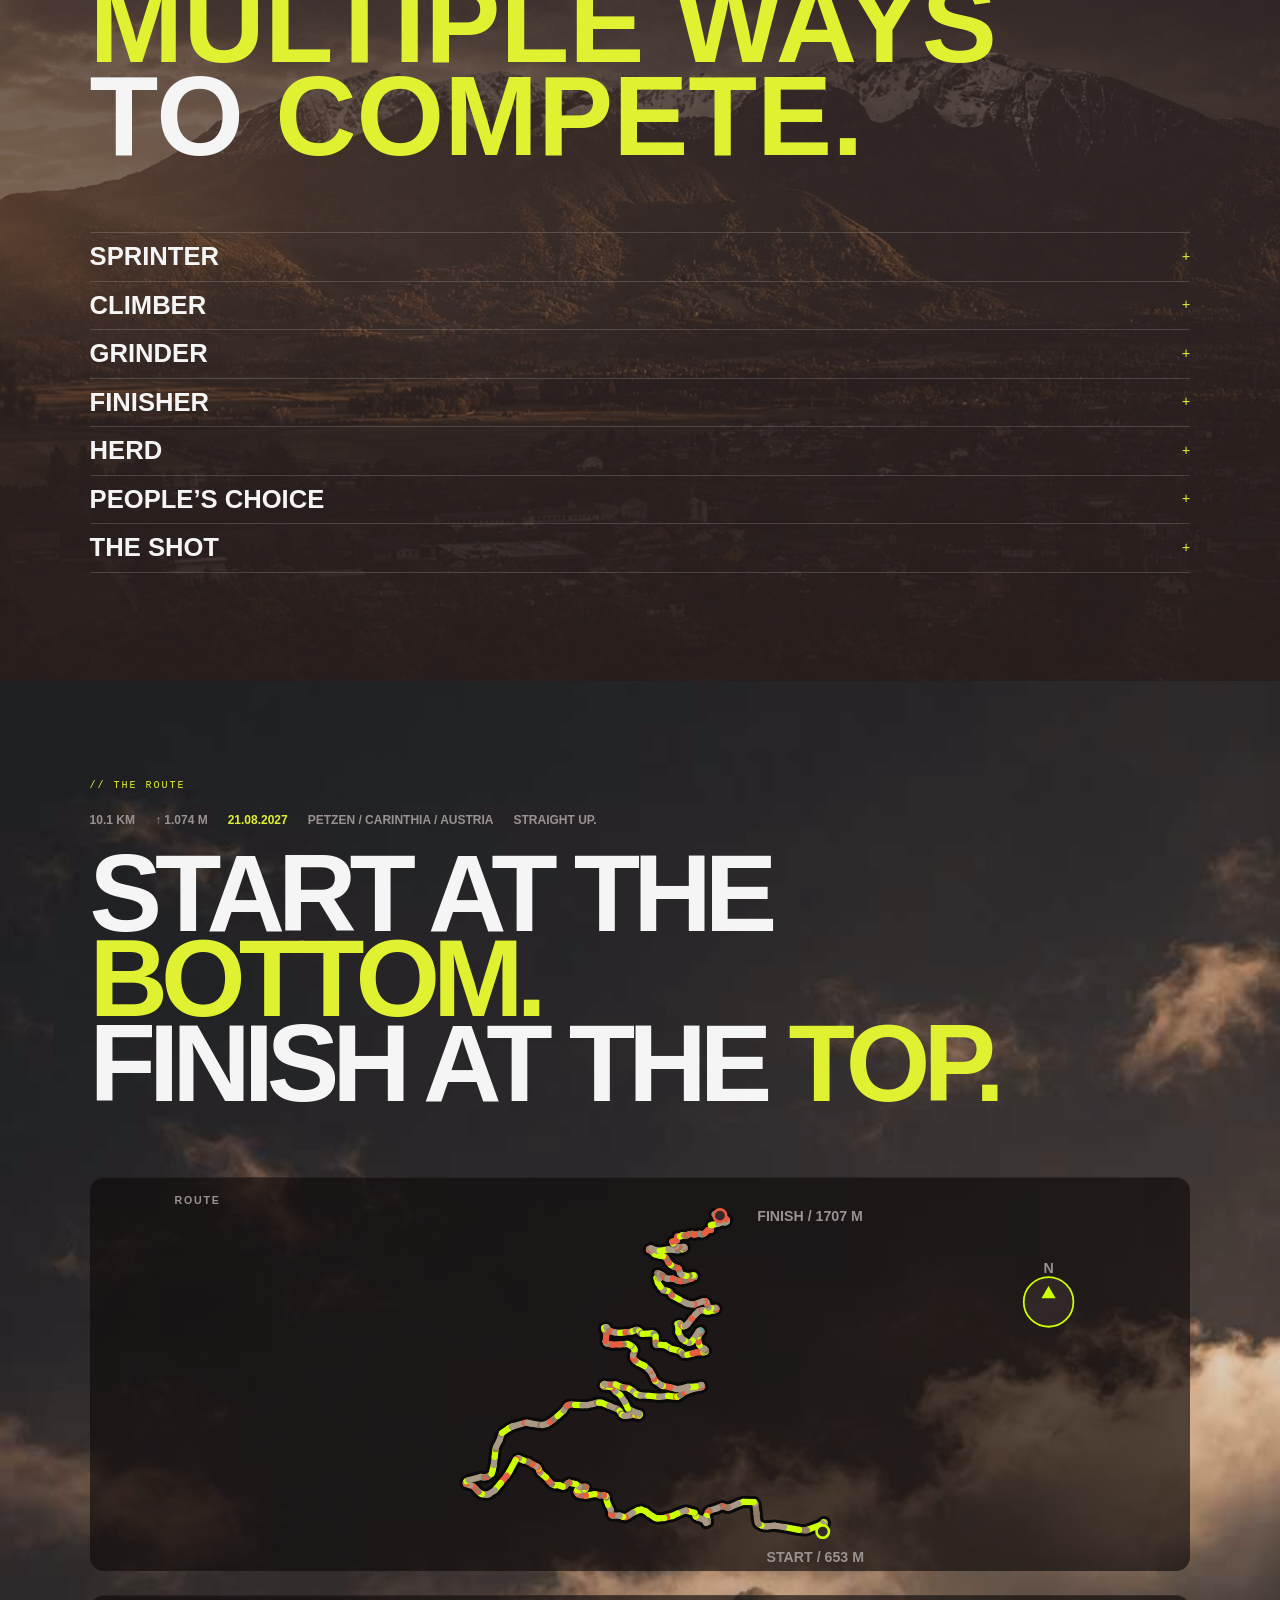
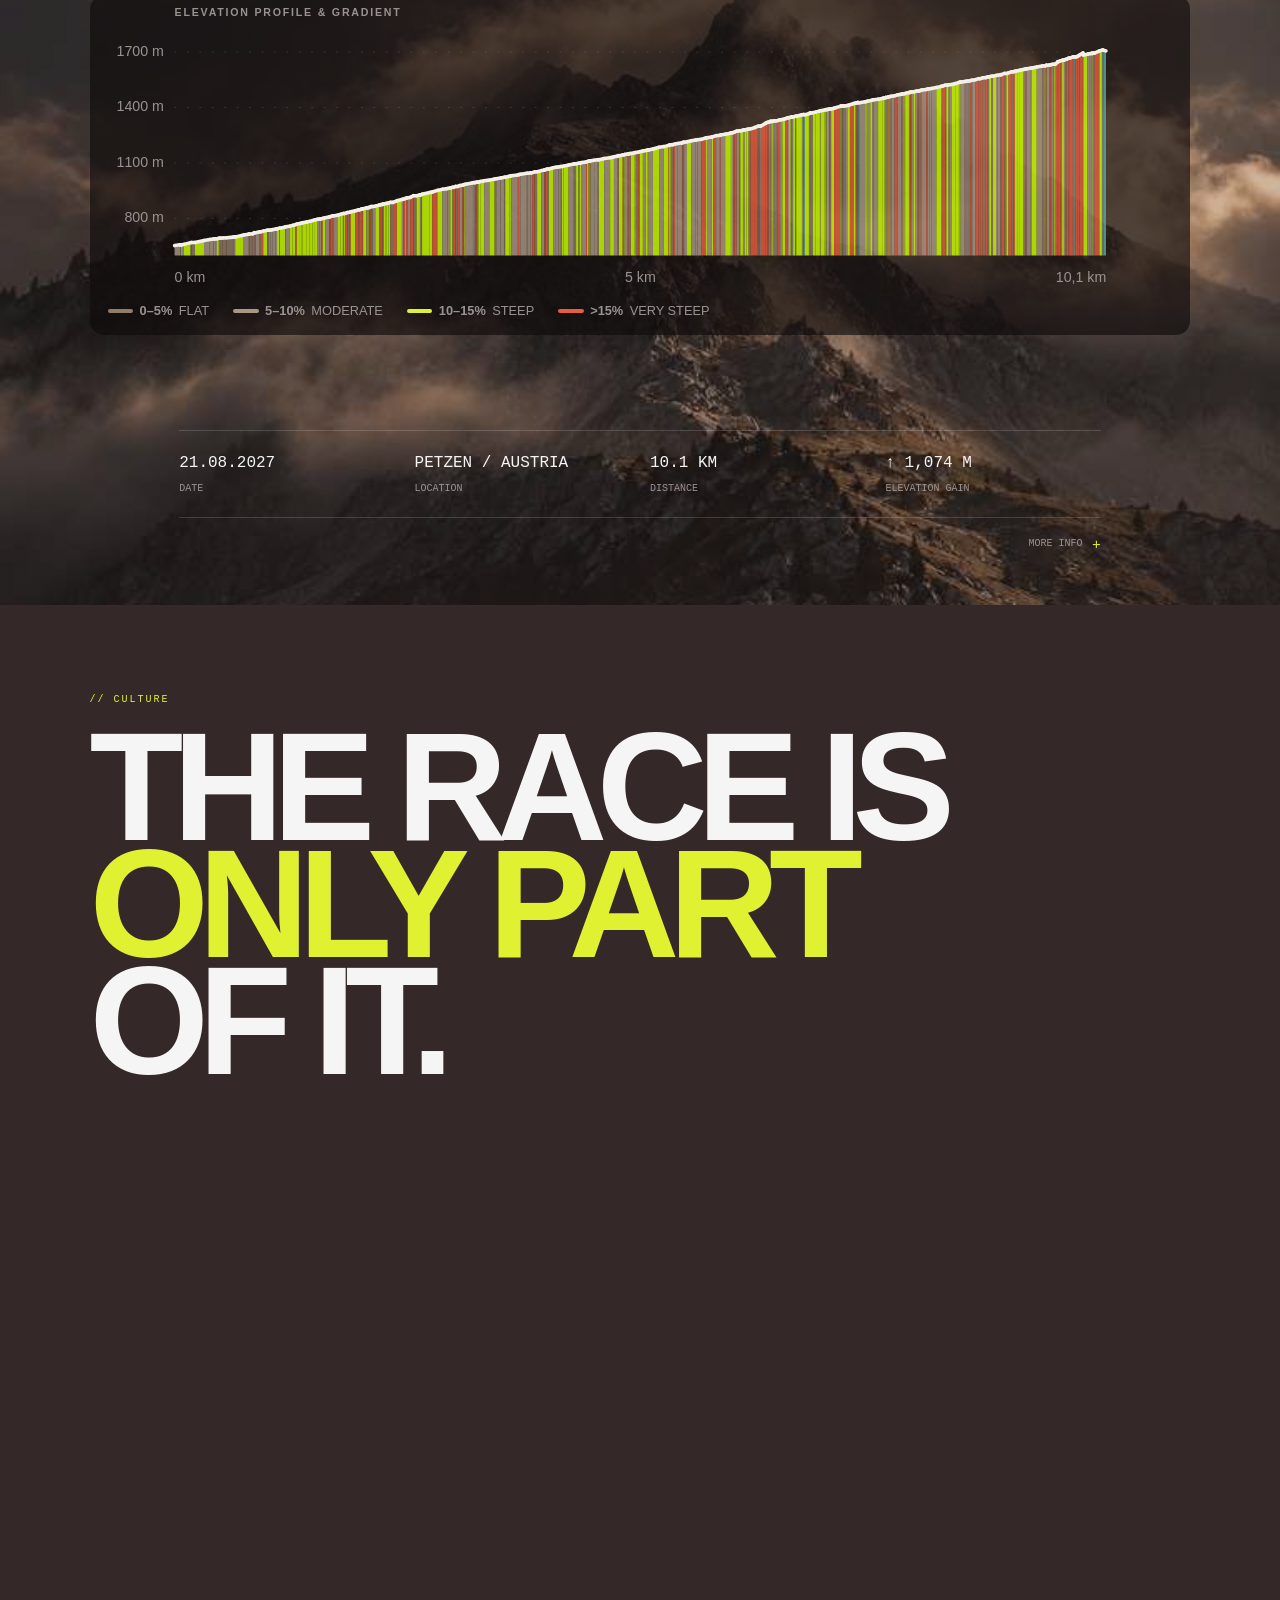
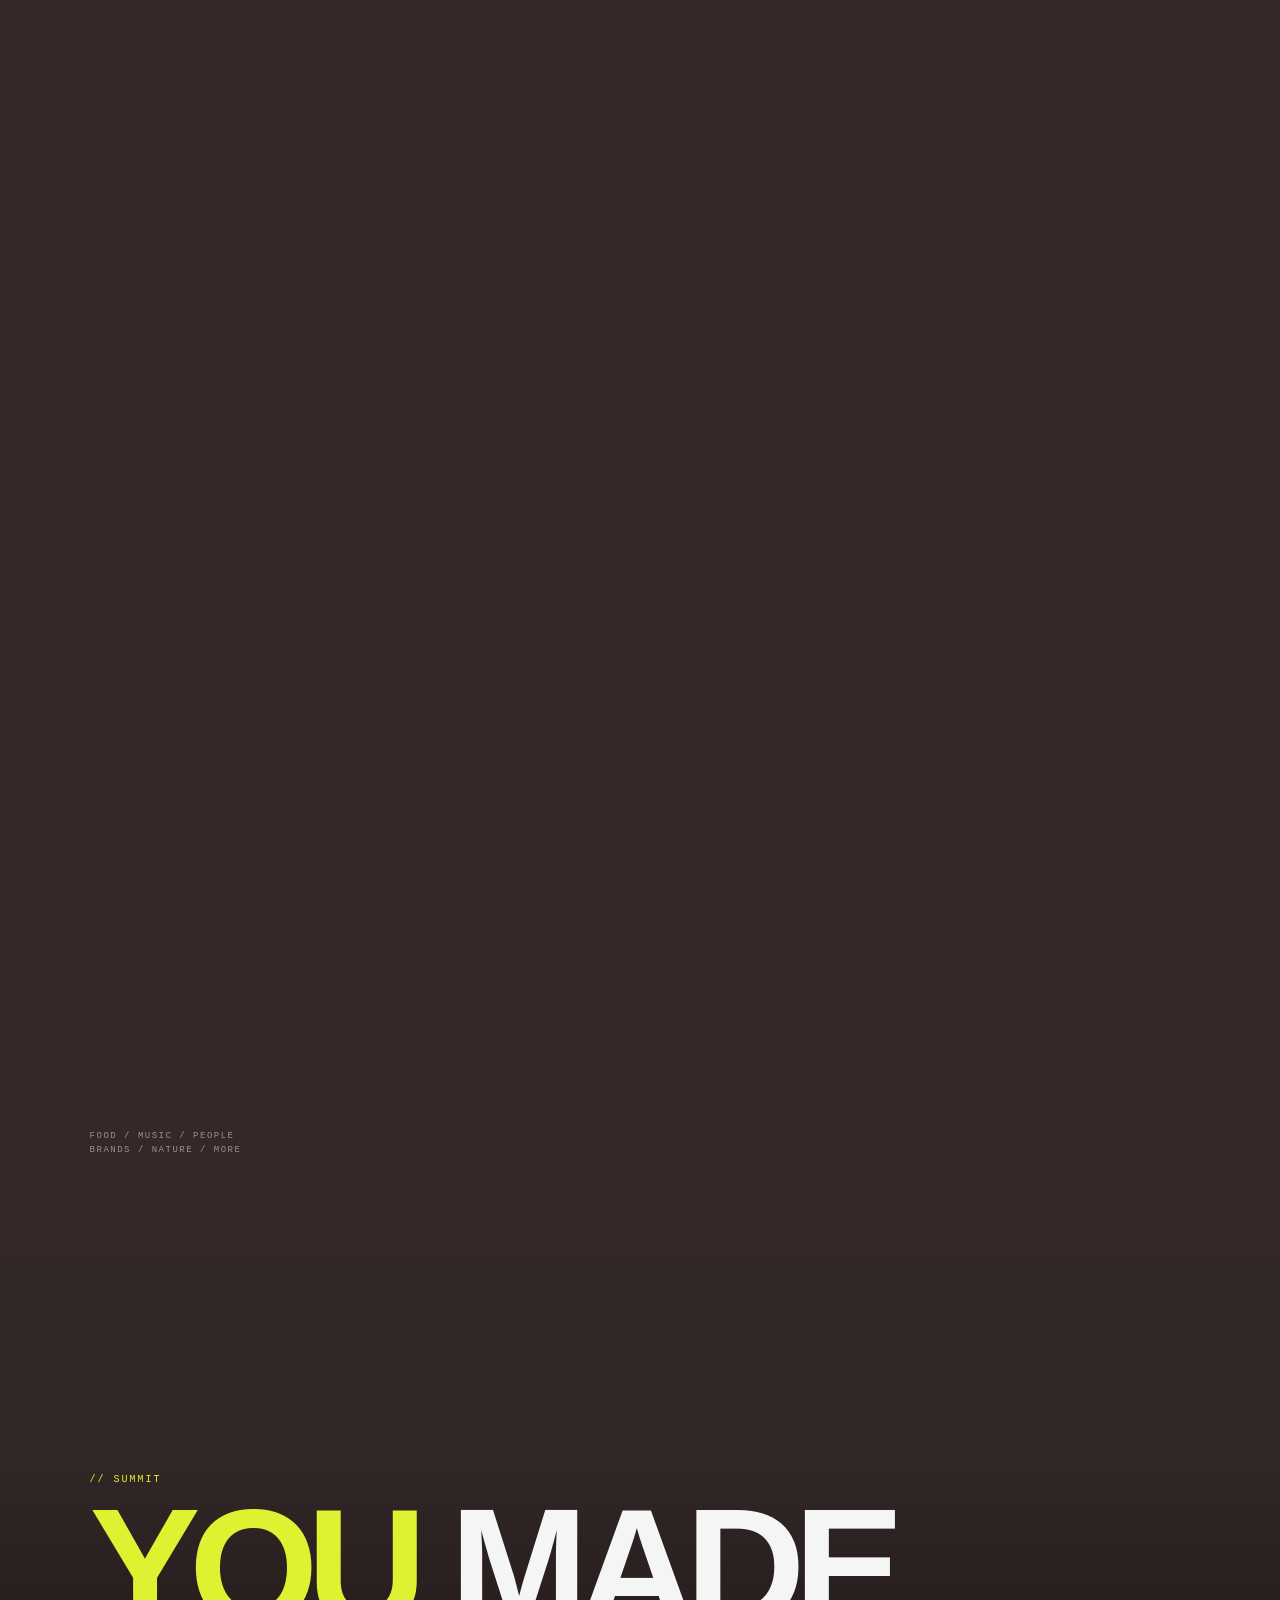
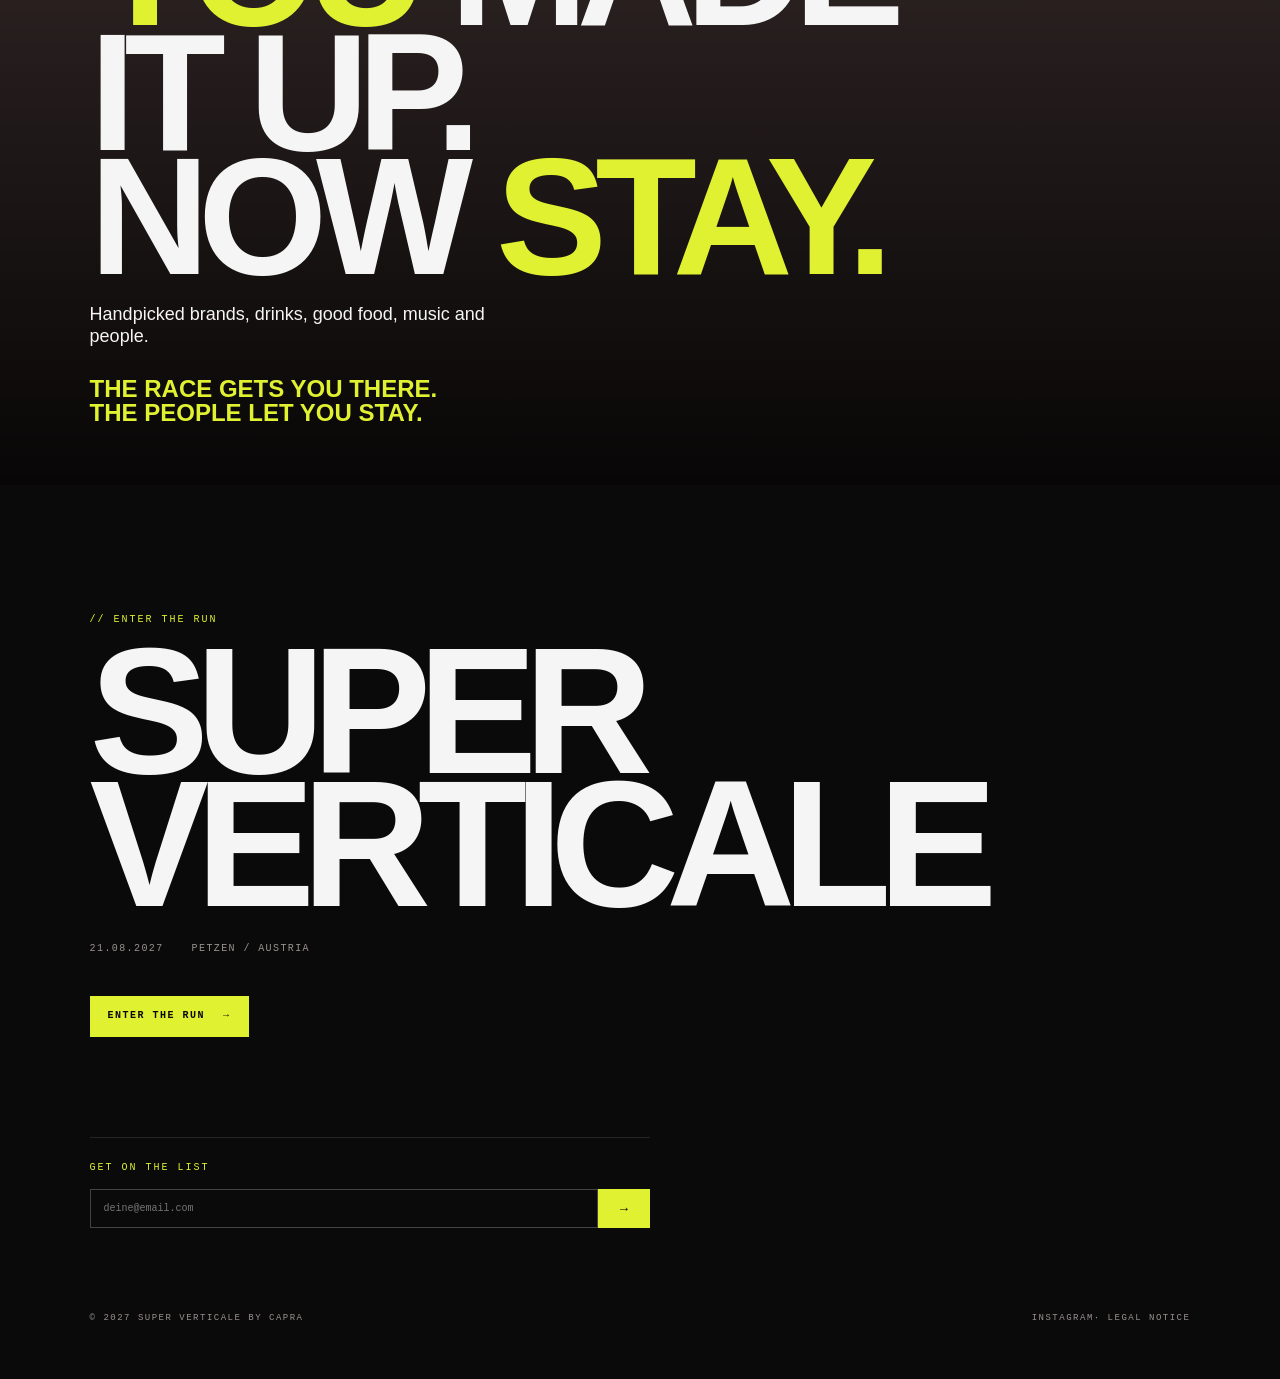
==== commit f515eb46: "And bei and more beyond the finish line gelöscht" ====
--- a/index.html
+++ b/index.html
@@ -68,7 +68,7 @@
           <p class="hero-sub">
             A race straight up.<br>
             Multiple ways to compete.<br>
-            And more beyond the finish line.
+            More beyond the finish line.
           </p>
 
           <div class="hero-facts micro">
@@ -564,7 +564,7 @@
 
     <footer class="footer">
       <span>© 2027 Super Verticale by Capra</span>
-      <span><a href="https://www.instagram.com/superverticale">Instagram</a>· <a href="legal-notice.html">Legal Notice</a></span>
+      <span><a href="https://www.instagram.com/superverticale" target="_blank" rel="noopener noreferrer" >Instagram</a>· <a href="legal-notice.html">Legal Notice</a></span>
     </footer>
   </div>
 
--- a/css/sections.css
+++ b/css/sections.css
@@ -1547,42 +1547,108 @@
 /* LEGAL NOTICE */
 
 .legal {
-  min-height: 100svh;
-  padding: 160px 22px 90px;
+  padding: calc(env(safe-area-inset-top, 0px) + 124px) 22px 68px;
 }
 
 .legal-inner {
-  max-width: 720px;
-}
-
-.legal h1 {
-  font-size: clamp(40px, 8vw, 80px);
-  font-weight: 400;
-  line-height: .95;
-  text-transform: uppercase;
+  width: min(100%, 860px);
+}
+
+body.legal-page .site-header {
+  left: 22px;
+  right: 22px;
+}
+
+body.legal-page .site-header > a {
+  flex: 0 0 auto;
+  justify-content: flex-start;
+  overflow: visible;
+  border: 0;
+  border-radius: 0;
+  background: transparent;
+  box-shadow: none;
+  backdrop-filter: none;
+  -webkit-backdrop-filter: none;
+}
+
+body.legal-page .legal-title {
+  margin-top: 14px;
+  font-size: clamp(3.6rem, 16vw, 6rem);
+  line-height: .76;
 }
 
 .legal h2 {
-  margin-top: 48px;
+  max-width: 560px;
+  margin-top: 28px;
   font-family: var(--mono);
   font-size: 11px;
   font-weight: 400;
+  line-height: 1.6;
   letter-spacing: 1.5px;
   text-transform: uppercase;
   color: var(--gray);
 }
 
-.legal address {
-  margin-top: 20px;
+.legal-details {
+  display: grid;
+  gap: 22px;
+  max-width: 720px;
+  margin-top: 34px;
+}
+
+.legal-detail {
+  display: grid;
+  grid-template-columns: minmax(110px, 160px) minmax(0, 1fr);
+  gap: 18px;
+  align-items: start;
+}
+
+.legal-detail dt {
+  padding-top: 4px;
+}
+
+.legal-detail dd {
+  min-width: 0;
+  font-size: clamp(17px, 2vw, 21px);
+  line-height: 1.35;
+  overflow-wrap: anywhere;
+}
+
+.legal-detail address {
   font-style: normal;
-  font-size: clamp(20px, 2.4vw, 26px);
-  line-height: 1.4;
-}
-
-.legal address a {
+}
+
+.legal-detail a {
   border-bottom: 1px solid var(--line);
 }
 
 @media (min-width: 769px) {
-  .legal { padding: 220px 7vw 120px; }
-}
+  .legal {
+    padding: calc(env(safe-area-inset-top, 0px) + 158px) 7vw 92px;
+  }
+
+  body.legal-page .site-header {
+    left: 7vw;
+    right: 7vw;
+  }
+
+  body.legal-page .legal-title {
+    font-size: clamp(6rem, 10vw, 10rem);
+  }
+}
+
+@media (max-width: 480px) {
+  .legal-detail {
+    grid-template-columns: minmax(0, 1fr);
+    gap: 7px;
+  }
+
+  .legal-detail dt {
+    padding-top: 0;
+  }
+
+  .legal-details {
+    gap: 18px;
+    margin-top: 28px;
+  }
+}
